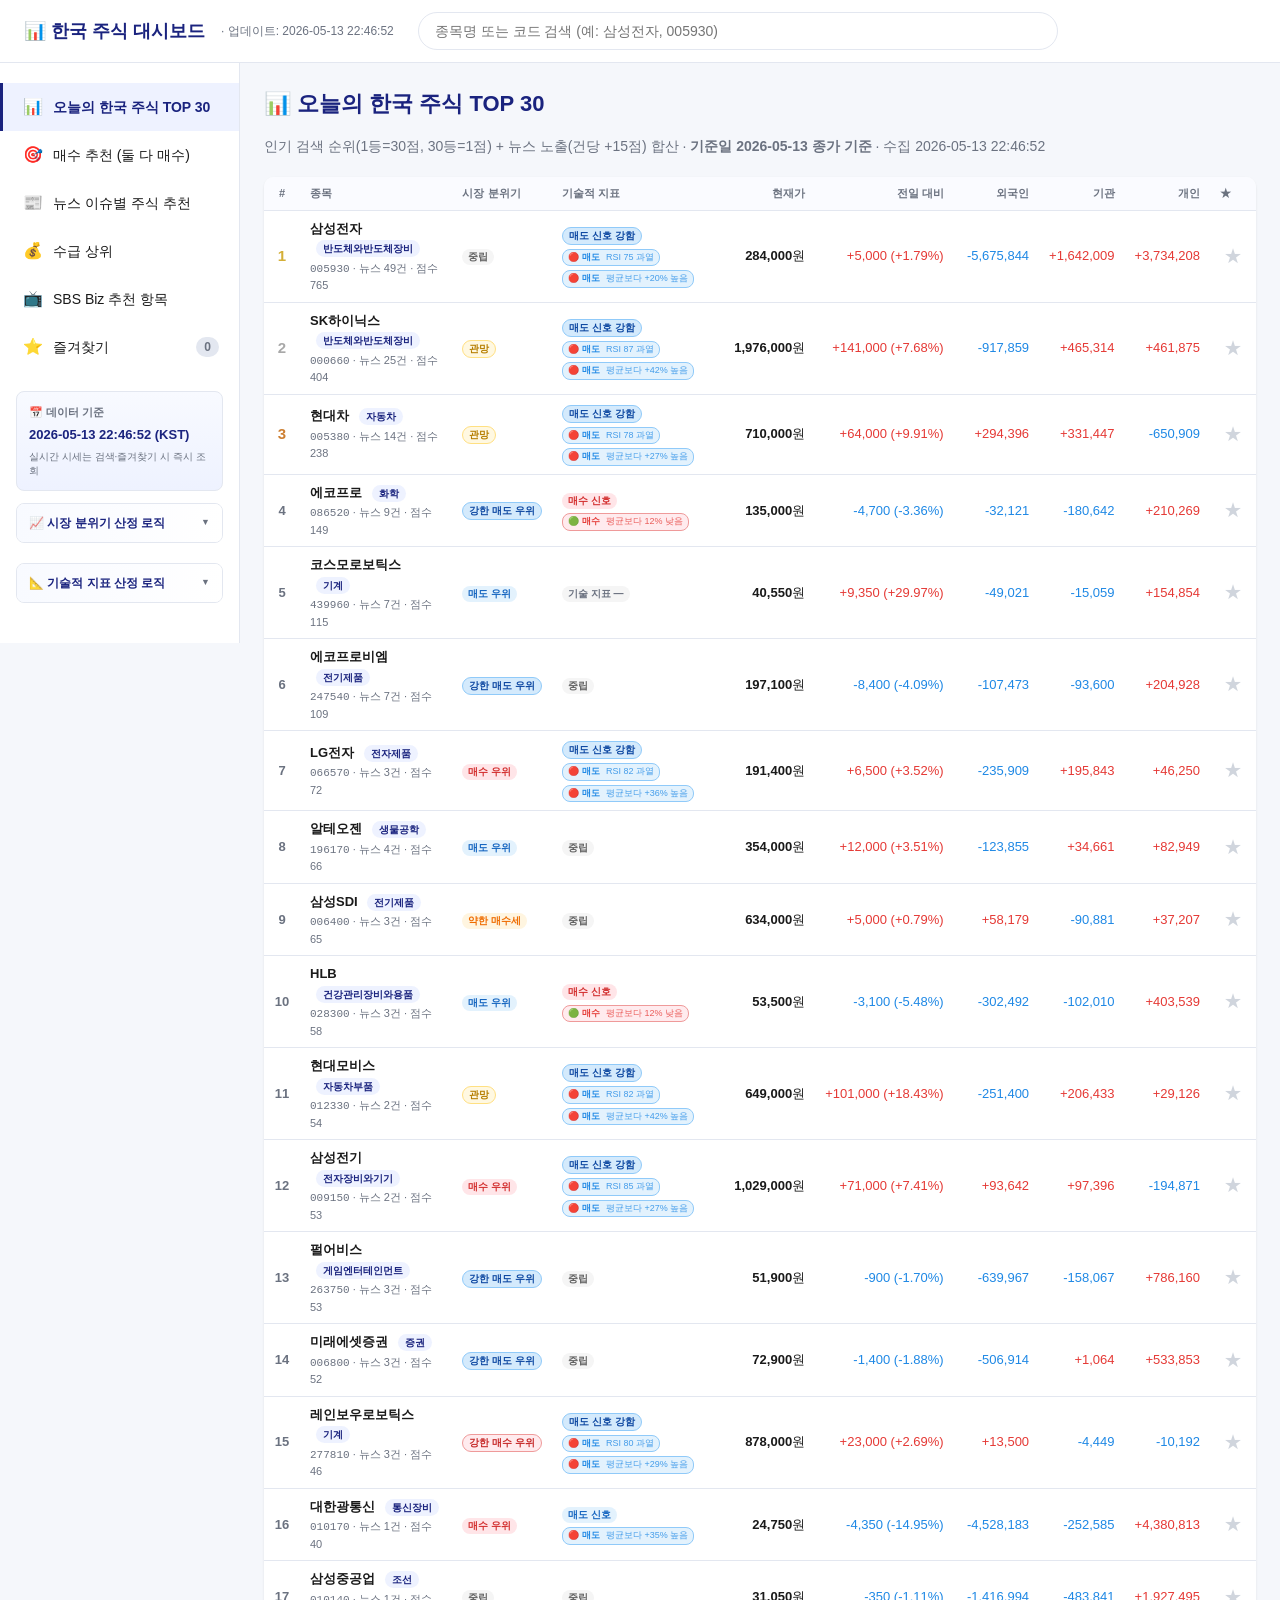
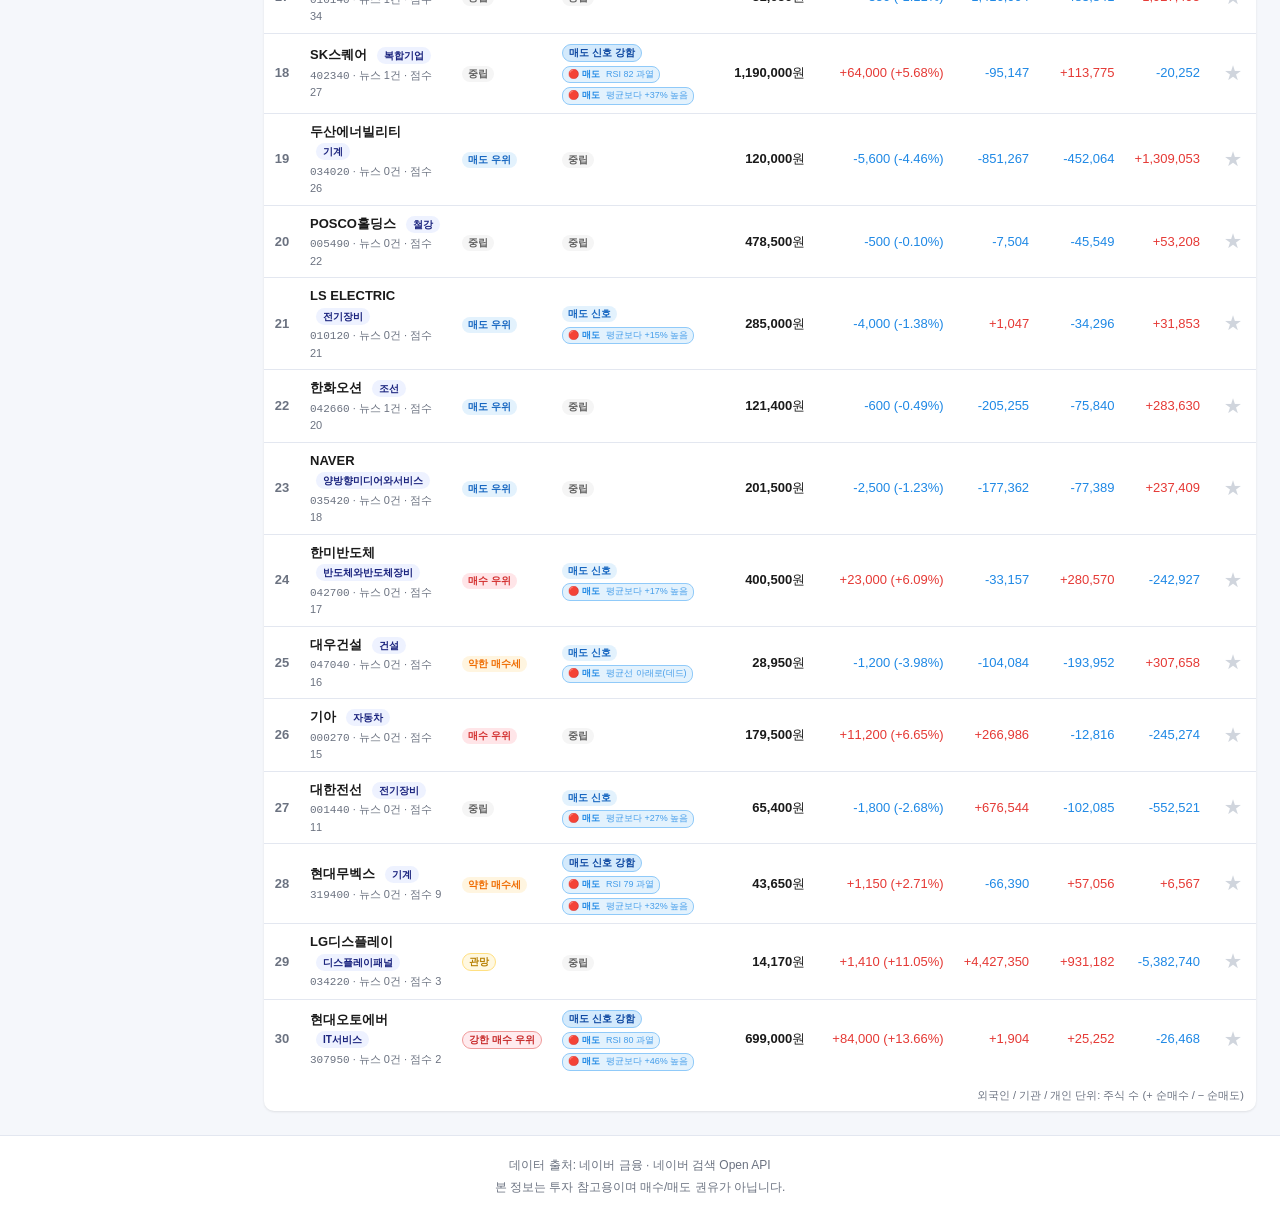
==== public/index.html @ 458a1895 "feat: 매수 추천 메뉴 (시장 분위기 + 기술 지표 둘 다 매수인 종목)" ====
<!DOCTYPE html>
<html lang="ko">
<head>
    <meta charset="UTF-8">
    <meta name="viewport" content="width=device-width, initial-scale=1.0, maximum-scale=5.0, viewport-fit=cover">
    <meta name="theme-color" content="#1a237e">
    <meta name="apple-mobile-web-app-capable" content="yes">
    <meta name="apple-mobile-web-app-status-bar-style" content="default">
    <meta name="apple-mobile-web-app-title" content="주식 대시보드">
    <title>한국 주식 대시보드</title>
    <link rel="stylesheet" href="css/style.css">
</head>
<body>
    <header class="topbar">
        <div class="brand">
            <a href="#top30" class="logo">📊 한국 주식 대시보드</a>
            <span id="generated-at" class="generated"></span>
        </div>
        <div class="searchbar">
            <input id="search-input" type="text" placeholder="종목명 또는 코드 검색 (예: 삼성전자, 005930)" autocomplete="off">
            <ul id="search-suggestions" class="suggestions" hidden></ul>
        </div>
    </header>

    <div class="layout">
        <nav class="sidebar">
            <ul class="sidebar-menu">
                <li data-view="top30"><span class="icon">📊</span> 오늘의 한국 주식 TOP 30</li>
                <li data-view="recommend"><span class="icon">🎯</span> 매수 추천 (둘 다 매수)</li>
                <li data-view="news"><span class="icon">📰</span> 뉴스 이슈별 주식 추천</li>
                <li data-view="flow"><span class="icon">💰</span> 수급 상위</li>
                <li data-view="sbsbiz"><span class="icon">📺</span> SBS Biz 추천 항목</li>
                <li data-view="favorites"><span class="icon">⭐</span> 즐겨찾기 <span id="fav-count" class="count">0</span></li>
            </ul>
            <div class="sidebar-update">
                <div class="su-label">📅 데이터 기준</div>
                <div class="su-time" id="sidebar-update-time">—</div>
                <div class="su-note">실시간 시세는 검색·즐겨찾기 시 즉시 조회</div>
            </div>

            <details class="sidebar-logic">
                <summary>📈 시장 분위기 산정 로직</summary>
                <div class="sl-body">
                    <div class="sl-section">
                        <div class="sl-section-title">🟢 가산 (매수 우위)</div>
                        <ul>
                            <li><span class="sl-item">외인+기관 동반 매수일</span><span class="sl-score plus">+3/일</span></li>
                            <li><span class="sl-item">외국인 매수일</span><span class="sl-score plus">+2/일</span></li>
                            <li><span class="sl-item">기관 매수일</span><span class="sl-score plus">+1.5/일</span></li>
                            <li><span class="sl-item">뉴스 호재 압도적 (≥10)</span><span class="sl-score plus">+10</span></li>
                            <li><span class="sl-item">뉴스 호재 우세 (5~9)</span><span class="sl-score plus">+6</span></li>
                            <li><span class="sl-item">5일 +10% 이상 상승</span><span class="sl-score plus">+3</span></li>
                            <li><span class="sl-item">5일 +5~10% 상승</span><span class="sl-score plus">+2</span></li>
                        </ul>
                    </div>
                    <div class="sl-section">
                        <div class="sl-section-title">🔴 감산 (매도 우위)</div>
                        <ul>
                            <li><span class="sl-item">외인+기관 동반 매도일</span><span class="sl-score minus">-3/일</span></li>
                            <li><span class="sl-item">외국인 매도일</span><span class="sl-score minus">-1/일</span></li>
                            <li><span class="sl-item">뉴스 악재 압도적 (≥10)</span><span class="sl-score minus">-10</span></li>
                            <li><span class="sl-item">뉴스 악재 우세 (5~9)</span><span class="sl-score minus">-6</span></li>
                            <li><span class="sl-item">5일 -10% 이상 하락</span><span class="sl-score minus">-3</span></li>
                            <li><span class="sl-item">당일 +7% 급등 (과열)</span><span class="sl-score minus">-2</span></li>
                            <li><span class="sl-item">당일 -7% 급락</span><span class="sl-score minus">-1</span></li>
                        </ul>
                    </div>
                    <div class="sl-section">
                        <div class="sl-section-title">🏷️ 점수 → 라벨</div>
                        <ul class="sl-labels">
                            <li><span class="signal-mini signal-strong-buy compact">강한 매수 우위</span><span class="sl-range">≥ 18</span></li>
                            <li><span class="signal-mini signal-buy compact">매수 우위</span><span class="sl-range">10 ~ 17</span></li>
                            <li><span class="signal-mini signal-weak-buy compact">약한 매수세</span><span class="sl-range">3 ~ 9</span></li>
                            <li><span class="signal-mini signal-caution compact">관망</span><span class="sl-range">3~9 + 급등</span></li>
                            <li><span class="signal-mini signal-neutral compact">중립</span><span class="sl-range">-3 ~ 2</span></li>
                            <li><span class="signal-mini signal-sell compact">매도 우위</span><span class="sl-range">-10 ~ -4</span></li>
                            <li><span class="signal-mini signal-strong-sell compact">강한 매도 우위</span><span class="sl-range">≤ -11</span></li>
                        </ul>
                    </div>
                    <div class="sl-foot">⚠ 단순 휴리스틱 · 투자 권유 아님</div>
                </div>
            </details>

            <details class="sidebar-logic">
                <summary>📐 기술적 지표 산정 로직</summary>
                <div class="sl-body">
                    <div class="sl-section">
                        <div class="sl-section-title">🟢 매수 신호</div>
                        <ul>
                            <li><span class="sl-item">RSI ≤30 (너무 떨어짐=저가권)</span><span class="sl-score plus">매수</span></li>
                            <li><span class="sl-item">골든크로스 (평균선 위로 뚫음)</span><span class="sl-score plus">매수</span></li>
                            <li><span class="sl-item">바닥 반등 (-7%↓후 +2%↑)</span><span class="sl-score plus">매수</span></li>
                            <li><span class="sl-item">20일 평균보다 -10%↓ 낮음</span><span class="sl-score plus">매수</span></li>
                        </ul>
                    </div>
                    <div class="sl-section">
                        <div class="sl-section-title">🔴 매도 신호</div>
                        <ul>
                            <li><span class="sl-item">RSI ≥70 (너무 오름=과열)</span><span class="sl-score minus">매도</span></li>
                            <li><span class="sl-item">데드크로스 (평균선 아래로)</span><span class="sl-score minus">매도</span></li>
                            <li><span class="sl-item">20일 평균보다 +15%↑ 높음</span><span class="sl-score minus">매도</span></li>
                        </ul>
                    </div>
                    <div class="sl-section">
                        <div class="sl-section-title">🏷️ 종합 라벨</div>
                        <ul class="sl-labels">
                            <li><span class="signal-mini signal-strong-buy compact">매수 신호 강함</span><span class="sl-range">매수 2개↑</span></li>
                            <li><span class="signal-mini signal-buy compact">매수 신호</span><span class="sl-range">매수 1개</span></li>
                            <li><span class="signal-mini signal-caution compact">혼조</span><span class="sl-range">매수=매도</span></li>
                            <li><span class="signal-mini signal-neutral compact">중립</span><span class="sl-range">신호 없음</span></li>
                            <li><span class="signal-mini signal-sell compact">매도 신호</span><span class="sl-range">매도 1개</span></li>
                            <li><span class="signal-mini signal-strong-sell compact">매도 신호 강함</span><span class="sl-range">매도 2개↑</span></li>
                        </ul>
                    </div>
                    <div class="sl-foot">⚠ 단순 휴리스틱 · 투자 권유 아님</div>
                </div>
            </details>
        </nav>

        <main id="view" class="view">
            <div class="placeholder">로딩 중...</div>
        </main>
    </div>

    <footer class="footer">
        <p>데이터 출처: 네이버 금융 · 네이버 검색 Open API</p>
        <p>본 정보는 투자 참고용이며 매수/매도 권유가 아닙니다.</p>
    </footer>

    <script src="js/app.js"></script>
</body>
</html>
---- public/css/style.css ----
:root {
    --color-primary: #1a237e;
    --color-up: #e53935;
    --color-down: #1e88e5;
    --color-bg: #f5f7fb;
    --color-card: #ffffff;
    --color-border: #e3e7f0;
    --color-text: #1a1a1a;
    --color-muted: #6b7280;
    --color-accent: #fbc02d;
    --shadow-card: 0 1px 3px rgba(0,0,0,0.06), 0 1px 2px rgba(0,0,0,0.04);
    --shadow-hover: 0 4px 12px rgba(0,0,0,0.08);
    --radius: 10px;
}

* { box-sizing: border-box; }

body {
    margin: 0;
    font-family: -apple-system, BlinkMacSystemFont, "Segoe UI", "Noto Sans KR", "Malgun Gothic", sans-serif;
    background: var(--color-bg);
    color: var(--color-text);
    font-size: 14px;
    line-height: 1.5;
}

a { color: inherit; text-decoration: none; }

/* ============ 헤더 ============ */
.topbar {
    display: flex;
    align-items: center;
    gap: 24px;
    padding: 12px 24px;
    background: var(--color-card);
    border-bottom: 1px solid var(--color-border);
    position: sticky;
    top: 0;
    z-index: 100;
}

.brand { display: flex; align-items: center; gap: 16px; min-width: 280px; }
.logo { font-size: 18px; font-weight: 700; color: var(--color-primary); }
.generated { font-size: 12px; color: var(--color-muted); }

.searchbar {
    flex: 1;
    max-width: 640px;
    position: relative;
}
#search-input {
    width: 100%;
    padding: 10px 16px;
    border: 1px solid var(--color-border);
    border-radius: 22px;
    font-size: 14px;
    outline: none;
    transition: box-shadow 0.15s, border-color 0.15s;
}
#search-input:focus {
    border-color: var(--color-primary);
    box-shadow: 0 0 0 3px rgba(26, 35, 126, 0.1);
}
.suggestions {
    position: absolute;
    top: calc(100% + 4px);
    left: 0;
    right: 0;
    background: var(--color-card);
    border: 1px solid var(--color-border);
    border-radius: var(--radius);
    box-shadow: var(--shadow-hover);
    list-style: none;
    margin: 0;
    padding: 4px 0;
    max-height: 360px;
    overflow-y: auto;
    z-index: 200;
}
.suggestions li {
    padding: 8px 16px;
    cursor: pointer;
    display: flex;
    justify-content: space-between;
    gap: 16px;
}
.suggestions li:hover, .suggestions li.active {
    background: #eef2ff;
}
.suggestions .code { color: var(--color-muted); font-size: 12px; font-family: monospace; }
.suggestions .market {
    font-size: 11px; padding: 1px 6px; border-radius: 4px;
    background: #e3e7f0; color: var(--color-muted);
}

/* ============ 레이아웃 ============ */
.layout {
    display: grid;
    grid-template-columns: 240px 1fr;
    min-height: calc(100vh - 60px - 70px);
}

/* ============ 사이드바 ============ */
.sidebar {
    background: var(--color-card);
    border-right: 1px solid var(--color-border);
    padding: 20px 0;
    position: sticky;
    top: 61px;
    align-self: start;
}
.sidebar-menu {
    list-style: none;
    margin: 0;
    padding: 0;
}
.sidebar-menu li {
    padding: 12px 20px;
    cursor: pointer;
    border-left: 3px solid transparent;
    display: flex;
    align-items: center;
    gap: 10px;
    font-size: 14px;
    color: var(--color-text);
}
.sidebar-menu li:hover { background: #f0f4ff; }
.sidebar-menu li.active {
    background: #eef2ff;
    border-left-color: var(--color-primary);
    color: var(--color-primary);
    font-weight: 600;
}
.sidebar-menu .icon { font-size: 16px; }
.sidebar-menu .count {
    margin-left: auto;
    background: var(--color-border);
    color: var(--color-muted);
    padding: 1px 8px;
    border-radius: 10px;
    font-size: 12px;
    font-weight: 600;
}
.sidebar-menu li.active .count { background: var(--color-primary); color: #fff; }

/* 사이드바 하단 - 데이터 기준 시각 */
.sidebar-update {
    margin: 20px 16px 0;
    padding: 12px;
    background: linear-gradient(to bottom, #f8faff, #eef2ff);
    border: 1px solid var(--color-border);
    border-radius: 8px;
    font-size: 12px;
}
.sidebar-update .su-label {
    font-weight: 600;
    color: var(--color-muted);
    margin-bottom: 4px;
    font-size: 11px;
}
.sidebar-update .su-time {
    font-weight: 700;
    color: var(--color-primary);
    font-size: 13px;
    font-variant-numeric: tabular-nums;
    margin-bottom: 6px;
}
.sidebar-update .su-note {
    font-size: 10px;
    color: var(--color-muted);
    line-height: 1.4;
}

/* ============ 사이드바 매매 신호 로직 박스 ============ */
.sidebar-logic {
    margin: 12px 16px 20px;
    background: var(--color-card);
    border: 1px solid var(--color-border);
    border-radius: 8px;
    overflow: hidden;
}
.sidebar-logic summary {
    padding: 10px 12px;
    background: linear-gradient(to right, #f8faff, #ffffff);
    font-size: 12px;
    font-weight: 700;
    color: var(--color-primary);
    cursor: pointer;
    list-style: none;
    user-select: none;
    display: flex;
    align-items: center;
    justify-content: space-between;
}
.sidebar-logic summary::-webkit-details-marker { display: none; }
.sidebar-logic summary::after {
    content: "▼";
    font-size: 9px;
    color: var(--color-muted);
    transition: transform 0.2s;
}
.sidebar-logic[open] summary::after { transform: rotate(180deg); }
.sidebar-logic[open] summary { border-bottom: 1px solid var(--color-border); }

.sl-body {
    padding: 8px 12px 10px;
}
.sl-section { margin-bottom: 10px; }
.sl-section:last-of-type { margin-bottom: 4px; }
.sl-section-title {
    font-size: 11px;
    font-weight: 700;
    color: var(--color-text);
    margin: 6px 0 4px;
}
.sl-section ul {
    list-style: none;
    margin: 0;
    padding: 0;
}
.sl-section li {
    display: flex;
    justify-content: space-between;
    align-items: center;
    gap: 6px;
    padding: 3px 0;
    font-size: 11px;
    border-bottom: 1px dashed transparent;
}
.sl-item { color: var(--color-text); line-height: 1.3; }
.sl-score {
    font-weight: 700;
    font-variant-numeric: tabular-nums;
    white-space: nowrap;
    font-size: 11px;
}
.sl-score.plus { color: var(--color-up); }
.sl-score.minus { color: var(--color-down); }

.sl-labels li {
    padding: 4px 0;
    gap: 6px;
}
.sl-range {
    font-size: 10px;
    color: var(--color-muted);
    font-variant-numeric: tabular-nums;
    white-space: nowrap;
}
.sl-foot {
    margin-top: 8px;
    padding-top: 8px;
    border-top: 1px dashed var(--color-border);
    font-size: 10px;
    color: var(--color-muted);
    font-style: italic;
    text-align: center;
}

/* ============ 메인 뷰 ============ */
.view {
    padding: 24px;
    max-width: 1200px;
}
.view h2 {
    margin: 0 0 16px;
    font-size: 22px;
    color: var(--color-primary);
}
.view .subtitle { color: var(--color-muted); margin-bottom: 20px; }
.placeholder {
    padding: 60px;
    text-align: center;
    color: var(--color-muted);
}

/* ============ 카드 공통 ============ */
.card {
    background: var(--color-card);
    border-radius: var(--radius);
    box-shadow: var(--shadow-card);
    padding: 16px;
    transition: box-shadow 0.15s;
}
.card:hover { box-shadow: var(--shadow-hover); }

.stock-row {
    display: grid;
    grid-template-columns: 30px 1fr 120px 110px 92px 30px;
    gap: 10px;
    align-items: center;
    padding: 10px 12px;
    border-bottom: 1px solid var(--color-border);
}
.stock-row:last-child { border-bottom: none; }
.stock-row .rank {
    font-weight: 700;
    color: var(--color-muted);
    text-align: center;
}
.stock-row .rank.top1 { color: #d4af37; }
.stock-row .rank.top2 { color: #a8a8a8; }
.stock-row .rank.top3 { color: #cd7f32; }
.stock-row.top30-header {
    background: #fafbff;
    font-size: 11px;
    font-weight: 600;
    color: var(--color-muted);
    border-bottom: 2px solid var(--color-border);
    padding: 8px 12px;
}
.stock-row.top30-header > div { color: var(--color-muted); }
.stock-row.top30-header .rank,
.stock-row.top30-header .fav-col,
.stock-row.top30-header .signal-col { text-align: center; }
.stock-row.top30-header .price,
.stock-row.top30-header .change-pct {
    text-align: right;
    font-weight: 600;
}
.stock-row .signal-col { text-align: center; min-width: 0; }
.stock-row .fav-col { text-align: center; }

/* ============ 공통: 업종 뱃지 ============ */
.industry-badge {
    display: inline-block;
    background: #eef2ff;
    color: var(--color-primary);
    padding: 1px 7px;
    border-radius: 10px;
    font-size: 10px;
    font-weight: 600;
    margin-left: 6px;
    vertical-align: middle;
    white-space: nowrap;
}
.snc-name-block .industry-badge { margin-left: 4px; }

/* ============ 공통: ★ 즐겨찾기 아이콘 ============ */
.fav-icon {
    background: transparent;
    border: none;
    cursor: pointer;
    font-size: 18px;
    color: #d0d5dd;
    padding: 2px 4px;
    line-height: 1;
    transition: color 0.15s, transform 0.15s;
}
.fav-icon:hover {
    color: var(--color-accent);
    transform: scale(1.2);
}
.fav-icon.active {
    color: var(--color-accent);
}

/* ============ 공통: 뉴스 호재/악재 뱃지 ============ */
.sent-badge {
    display: inline-block;
    padding: 1px 6px;
    border-radius: 4px;
    font-size: 10px;
    font-weight: 700;
    flex-shrink: 0;
    line-height: 1.4;
}
.sent-badge.sent-pos { background: #ffebee; color: #c62828; }
.sent-badge.sent-neg { background: #e3f2fd; color: #1565c0; }
.sent-count {
    display: inline-block;
    padding: 1px 6px;
    border-radius: 8px;
    font-size: 10px;
    font-weight: 600;
    margin-left: 6px;
}
.sent-count.sent-pos { background: #ffebee; color: #c62828; }
.sent-count.sent-neg { background: #e3f2fd; color: #1565c0; }

/* ============ 공통: 기술적 지표 미니 (RSI + 이벤트) ============ */
.tech-mini {
    display: inline-flex;
    flex-wrap: wrap;
    gap: 4px;
    align-items: center;
    font-size: 11px;
    line-height: 1.6;
}
.tm-rsi, .tm-evt {
    display: inline-block;
    padding: 1px 6px;
    border-radius: 8px;
    font-size: 10px;
    font-weight: 600;
    white-space: nowrap;
    cursor: help;
    background: var(--color-card);
    border: 1px solid var(--color-border);
}
.tm-rsi.up, .tm-evt.up {
    background: #ffebee;
    color: var(--color-up);
    border-color: #ef9a9a;
    font-weight: 700;
}
.tm-rsi.down, .tm-evt.down {
    background: #e3f2fd;
    color: var(--color-down);
    border-color: #90caf9;
    font-weight: 700;
}
.tm-rsi.muted { color: var(--color-muted); }
.tm-evt .tm-why {
    font-size: 9px;
    font-weight: 500;
    opacity: 0.8;
    margin-left: 4px;
}
.tm-evt {
    padding: 2px 8px;
    line-height: 1.5;
}

/* 표 안 셀의 미니 — 두 번째 줄로 */
.cell-tech {
    margin-top: 4px;
    line-height: 1;
}
.cell-tech .tech-mini { font-size: 10px; }
.cell-tech .tm-rsi, .cell-tech .tm-evt {
    font-size: 9px;
    padding: 1px 5px;
}

/* 즐겨찾기 카드 안 - 시장 분위기 / 기술적 지표 두 영역 */
.fav-sig-section {
    padding: 8px;
    background: #fafbff;
    border-radius: 6px;
    border: 1px solid var(--color-border);
    margin-bottom: 6px;
}
.fav-sig-title {
    font-size: 10px;
    font-weight: 700;
    color: var(--color-muted);
    margin-bottom: 4px;
}
.fav-tech-mini {
    margin-top: 6px;
}

/* 뉴스 종목 카드 - 시그널 두 블록 */
.snc-signal-row {
    display: grid;
    grid-template-columns: 1fr 1fr;
    gap: 8px;
    padding: 8px 16px 0;
}
.snc-sig-block {
    padding: 8px;
    background: #fafbff;
    border-radius: 6px;
    border: 1px solid var(--color-border);
}
.snc-sig-label {
    display: block;
    font-size: 10px;
    font-weight: 700;
    color: var(--color-muted);
    margin-bottom: 4px;
}
.snc-tech-mini {
    margin-top: 6px;
}

/* 검색 페이지 - 시장 분위기와 기술적 지표 두 블록 */
.search-tech-block {
    padding: 10px 0 0;
    margin-top: 8px;
    border-top: 1px dashed var(--color-border);
}
.search-tech-mini {
    margin-top: 6px;
    padding: 6px 0 0;
}

/* ============ 공통: 시그널 미니 뱃지 ============ */
.signal-mini {
    display: inline-block;
    padding: 2px 8px;
    border-radius: 10px;
    font-size: 11px;
    font-weight: 700;
    white-space: nowrap;
    line-height: 1.4;
    cursor: help;
}
.signal-mini.compact {
    padding: 1px 6px;
    font-size: 10px;
}
.signal-reason {
    font-size: 11px;
    color: var(--color-muted);
    margin-left: 8px;
}
.charts-row {
    display: grid;
    grid-template-columns: repeat(auto-fit, minmax(280px, 1fr));
    gap: 12px;
    padding: 12px 0;
    margin-top: 8px;
    border-top: 1px dashed var(--color-border);
}
.search-chart-block {
    padding: 0;
}
.search-chart-label {
    font-size: 11px;
    color: var(--color-muted);
    margin-bottom: 6px;
    font-weight: 600;
}
.search-chart-block .sparkline,
.search-chart-block .chart { max-width: 100%; height: auto; }

/* 차트 가격·날짜 라벨 */
.chart-price {
    font-size: 10px;
    fill: var(--color-muted);
    font-variant-numeric: tabular-nums;
}
.chart-price-last {
    font-size: 11px;
    font-weight: 700;
    fill: var(--color-text);
}
.chart-date {
    font-size: 10px;
    fill: var(--color-muted);
    font-variant-numeric: tabular-nums;
}

.search-signal-block {
    padding: 10px 0 0;
    margin-top: 4px;
    border-top: 1px dashed var(--color-border);
}
.signal-line {
    display: flex;
    align-items: center;
    gap: 10px;
    margin-bottom: 6px;
}
.signal-line-label {
    font-size: 12px;
    color: var(--color-muted);
    font-weight: 600;
}

/* ============ 검색 페이지 기술적 지표 카드 ============ */
.tech-card {
    margin-top: 16px;
    padding: 18px;
    border-top: 4px solid var(--color-primary);
}
.tech-card-title {
    font-size: 16px;
    font-weight: 700;
    color: var(--color-primary);
    margin: 0 0 14px;
    display: flex;
    align-items: baseline;
    gap: 10px;
}
.tech-card-sub {
    font-size: 11px;
    color: var(--color-muted);
    font-weight: 500;
}
.tech-grid {
    display: grid;
    grid-template-columns: repeat(auto-fit, minmax(160px, 1fr));
    gap: 10px;
}
.tech-cell {
    background: #fafbff;
    border: 1px solid var(--color-border);
    border-radius: 8px;
    padding: 12px 14px;
    display: flex;
    flex-direction: column;
    gap: 4px;
    min-height: 80px;
}
.tech-cell .tech-label {
    font-size: 11px;
    color: var(--color-muted);
    font-weight: 600;
}
.tech-cell .tech-value {
    font-size: 18px;
    font-weight: 700;
    color: var(--color-text);
    font-variant-numeric: tabular-nums;
}
.tech-cell .tech-value.up { color: var(--color-up); }
.tech-cell .tech-value.down { color: var(--color-down); }
.tech-cell .tech-note {
    font-size: 11px;
    color: var(--color-muted);
    margin-top: auto;
}
.tech-events {
    margin-top: 16px;
    padding: 12px;
    background: #fff8e1;
    border: 1px solid #ffe082;
    border-radius: 8px;
}
.tech-events-title {
    font-size: 12px;
    font-weight: 700;
    color: #b67e00;
    margin-bottom: 8px;
}
.tech-events-list {
    display: flex;
    flex-wrap: wrap;
    gap: 8px;
}
.tech-event {
    padding: 4px 12px;
    border-radius: 14px;
    font-size: 12px;
    font-weight: 600;
    background: var(--color-card);
    border: 1px solid var(--color-border);
}
.tech-event.up { background: #ffebee; color: var(--color-up); border-color: #ef9a9a; }
.tech-event.down { background: #e3f2fd; color: var(--color-down); border-color: #90caf9; }
.tech-note-small {
    margin-top: 12px;
    padding-top: 12px;
    border-top: 1px dashed var(--color-border);
    font-size: 11px;
    color: var(--color-muted);
    line-height: 1.5;
}

/* 뉴스 종목 카드 - 시그널 행 */
.snc-signal-row {
    padding: 0 16px 8px;
    margin-top: -4px;
}

/* 종목 카드 헤더에 ★ 정렬 */
.snc-head .fav-icon { margin-left: 4px; }
.stock-row .name { font-weight: 600; cursor: pointer; }
.stock-row .name:hover { color: var(--color-primary); text-decoration: underline; }
.stock-row .code { font-size: 12px; color: var(--color-muted); font-family: monospace; }
.stock-row .price { text-align: right; font-weight: 600; }
.stock-row .change-pct { text-align: right; min-width: 72px; }
.up { color: var(--color-up); }
.down { color: var(--color-down); }
.flat { color: var(--color-muted); }

/* ============ TOP 30 표 ============ */
.top30-card { padding: 0; overflow: hidden; }
.top30-table {
    width: 100%;
    border-collapse: collapse;
    font-size: 13px;
}
.top30-table th, .top30-table td {
    padding: 8px 10px;
    border-bottom: 1px solid var(--color-border);
    text-align: left;
    vertical-align: middle;
}
.top30-table thead th {
    background: #fafbff;
    font-size: 11px;
    font-weight: 600;
    color: var(--color-muted);
    white-space: nowrap;
}
.top30-table tbody tr:last-child td { border-bottom: none; }
.top30-table tbody tr:hover { background: #fafbff; }

.top30-table .rk {
    width: 36px;
    text-align: center;
    font-weight: 700;
    color: var(--color-muted);
}
.top30-table .rk.top1 { color: #d4af37; font-size: 15px; }
.top30-table .rk.top2 { color: #a8a8a8; font-size: 15px; }
.top30-table .rk.top3 { color: #cd7f32; font-size: 15px; }
.top30-table .name {
    font-weight: 600;
    cursor: pointer;
}
.top30-table .name:hover { color: var(--color-primary); text-decoration: underline; }
.top30-table .meta {
    font-size: 11px;
    color: var(--color-muted);
    margin-top: 2px;
}
.top30-table .meta .code { font-family: monospace; }
.top30-table .num {
    text-align: right;
    white-space: nowrap;
    font-variant-numeric: tabular-nums;
}
.top30-table .fav-col { text-align: center; width: 40px; }

@media (max-width: 1100px) {
    /* 개인 컬럼 숨김 */
    .top30-table th:nth-child(8), .top30-table td:nth-child(8) { display: none; }
}
@media (max-width: 900px) {
    /* 기관·개인 숨김 (외국인만 유지) */
    .top30-table th:nth-child(7), .top30-table td:nth-child(7) { display: none; }
}
@media (max-width: 700px) {
    /* 외국인까지 숨김 (수급 전체 숨김) */
    .top30-table th:nth-child(6), .top30-table td:nth-child(6) { display: none; }
    .top30-table .meta { display: none; }
}

/* ============ 매수 추천 카드 ============ */
.rec-grid {
    display: grid;
    grid-template-columns: repeat(auto-fill, minmax(300px, 1fr));
    gap: 14px;
}
.rec-card {
    padding: 14px;
    cursor: pointer;
    transition: transform 0.15s, box-shadow 0.15s;
    border-top: 4px solid var(--color-up);
}
.rec-card:hover {
    transform: translateY(-2px);
    box-shadow: var(--shadow-hover);
}
.rec-head {
    display: flex;
    align-items: center;
    gap: 8px;
    margin-bottom: 10px;
}
.rec-rank {
    background: var(--color-up);
    color: #fff;
    width: 26px;
    height: 26px;
    border-radius: 50%;
    display: inline-flex;
    align-items: center;
    justify-content: center;
    font-weight: 700;
    font-size: 12px;
    flex-shrink: 0;
}
.rec-name-block {
    flex: 1;
    min-width: 0;
    display: flex;
    align-items: center;
    flex-wrap: wrap;
    gap: 4px;
}
.rec-name {
    font-weight: 700;
    font-size: 15px;
}
.rec-code {
    font-size: 11px;
    color: var(--color-muted);
    font-family: monospace;
}
.rec-price-row {
    display: flex;
    align-items: baseline;
    justify-content: space-between;
    margin-bottom: 8px;
}
.rec-now { font-size: 19px; font-weight: 700; }
.rec-change { font-size: 13px; font-weight: 600; }
.rec-chart {
    display: flex;
    justify-content: center;
    margin-bottom: 10px;
}
.rec-signals {
    background: #fafbff;
    border: 1px solid var(--color-border);
    border-radius: 6px;
    padding: 8px 10px;
    margin-bottom: 8px;
    font-size: 12px;
}
.rec-sig-line {
    display: flex;
    align-items: center;
    gap: 8px;
    margin-bottom: 2px;
}
.rec-sig-label {
    font-size: 10px;
    font-weight: 700;
    color: var(--color-muted);
    width: 36px;
}
.rec-sig-reason {
    font-size: 10px;
    color: var(--color-muted);
    line-height: 1.4;
    margin: 2px 0 6px 44px;
}
.rec-sig-reason:last-child { margin-bottom: 0; }
.rec-flow {
    display: grid;
    grid-template-columns: 1fr 1fr 1fr;
    gap: 4px;
    font-size: 11px;
}
.rec-flow-cell {
    display: flex;
    gap: 4px;
    align-items: baseline;
    justify-content: center;
    padding: 4px 6px;
    background: #fafbff;
    border-radius: 4px;
}
.rec-flow-cell .rfl {
    color: var(--color-muted);
    font-weight: 700;
    font-size: 10px;
}

/* ============ 뉴스이슈별 - 종목 카드 ============ */
.snc-grid {
    display: grid;
    grid-template-columns: repeat(auto-fill, minmax(360px, 1fr));
    gap: 16px;
}
.snc-card {
    padding: 0;
    display: flex;
    flex-direction: column;
    overflow: hidden;
}
.snc-head {
    display: flex;
    align-items: center;
    gap: 12px;
    padding: 12px 16px;
    background: linear-gradient(to right, #f8faff, #ffffff);
    border-bottom: 1px solid var(--color-border);
}
.snc-rank {
    width: 30px;
    height: 30px;
    border-radius: 50%;
    background: var(--color-primary);
    color: #fff;
    display: flex;
    align-items: center;
    justify-content: center;
    font-weight: 700;
    font-size: 13px;
    flex-shrink: 0;
}
.snc-card:nth-child(1) .snc-rank { background: #d4af37; }
.snc-card:nth-child(2) .snc-rank { background: #a8a8a8; }
.snc-card:nth-child(3) .snc-rank { background: #cd7f32; }
.snc-name-block {
    flex: 1;
    display: flex;
    align-items: baseline;
    gap: 8px;
    min-width: 0;
}
.snc-name {
    font-weight: 700;
    font-size: 16px;
    cursor: pointer;
    color: var(--color-text);
    overflow: hidden;
    text-overflow: ellipsis;
    white-space: nowrap;
}
.snc-name:hover {
    color: var(--color-primary);
    text-decoration: underline;
}
.snc-code {
    font-family: monospace;
    font-size: 11px;
    color: var(--color-muted);
}
.snc-badge {
    background: #fff3cd;
    color: #856404;
    padding: 4px 10px;
    border-radius: 12px;
    font-size: 12px;
    font-weight: 600;
    white-space: nowrap;
}

.snc-price-block {
    display: grid;
    grid-template-columns: 1fr 1fr auto;
    gap: 12px;
    padding: 12px 16px;
    border-bottom: 1px solid var(--color-border);
    align-items: center;
}
.snc-now, .snc-prev {
    display: flex;
    flex-direction: column;
    gap: 2px;
}
.snc-now .label, .snc-prev .label {
    font-size: 10px;
    color: var(--color-muted);
}
.snc-now .value {
    font-size: 18px;
    font-weight: 700;
    color: var(--color-text);
}
.snc-prev .value {
    font-size: 13px;
    color: var(--color-muted);
}
.snc-change {
    font-size: 14px;
    font-weight: 700;
    text-align: right;
}

.snc-flow {
    display: grid;
    grid-template-columns: repeat(3, 1fr);
    padding: 10px 16px;
    border-bottom: 1px solid var(--color-border);
    background: #fafbff;
    gap: 8px;
}
.snc-flow .flow-row {
    display: flex;
    flex-direction: column;
    gap: 2px;
}
.snc-flow .flow-label {
    font-size: 11px;
    color: var(--color-muted);
}
.snc-flow .flow-value {
    font-size: 13px;
    font-weight: 600;
    font-variant-numeric: tabular-nums;
}
.snc-flow-empty {
    display: block;
    text-align: center;
    font-size: 12px;
    color: var(--color-muted);
    font-style: italic;
    padding: 12px;
    grid-template-columns: none !important;
}

.snc-news {
    padding: 12px 16px 14px;
    display: flex;
    flex-direction: column;
    gap: 6px;
}
.snc-news-title {
    font-size: 12px;
    color: var(--color-muted);
    font-weight: 600;
    margin-bottom: 4px;
}
.snc-news-item {
    display: flex;
    align-items: baseline;
    gap: 6px;
    font-size: 13px;
    line-height: 1.4;
    color: var(--color-text);
    overflow: hidden;
}
.snc-news-item:hover { color: var(--color-primary); }
.snc-news-item .kw-tag {
    flex-shrink: 0;
    background: #eef2ff;
    color: var(--color-primary);
    padding: 1px 6px;
    border-radius: 4px;
    font-size: 10px;
    font-weight: 600;
}
.snc-news-item .news-title-text {
    overflow: hidden;
    text-overflow: ellipsis;
    white-space: nowrap;
    flex: 1;
    min-width: 0;
}
.snc-news-item:hover .news-title-text { text-decoration: underline; }

@media (max-width: 600px) {
    .snc-grid { grid-template-columns: 1fr; }
    .snc-flow { grid-template-columns: repeat(3, 1fr); }
}

/* ============ 뉴스이슈별 뷰 ============ */
.kw-grid {
    display: grid;
    grid-template-columns: repeat(auto-fill, minmax(240px, 1fr));
    gap: 16px;
}
.kw-card {
    cursor: pointer;
    border-top: 4px solid var(--color-primary);
}
.kw-card h3 {
    margin: 0 0 8px;
    font-size: 18px;
    color: var(--color-primary);
}
.kw-card .stats {
    display: flex;
    gap: 12px;
    color: var(--color-muted);
    font-size: 12px;
    margin-bottom: 10px;
}
.kw-card .top-stocks {
    display: flex;
    flex-wrap: wrap;
    gap: 6px;
}
.kw-card .stock-chip {
    background: #eef2ff;
    color: var(--color-primary);
    padding: 2px 10px;
    border-radius: 12px;
    font-size: 12px;
}

/* 키워드 상세 */
.kw-detail .back { color: var(--color-muted); cursor: pointer; margin-bottom: 12px; display: inline-block; }
.kw-detail .back:hover { color: var(--color-primary); }
.kw-section { margin-bottom: 24px; }
.kw-section h3 { margin: 0 0 12px; font-size: 16px; }
.news-item {
    padding: 10px 0;
    border-bottom: 1px solid var(--color-border);
}
.news-item:last-child { border-bottom: none; }
.news-item .title { font-weight: 500; margin-bottom: 4px; }
.news-item .title a:hover { color: var(--color-primary); text-decoration: underline; }
.news-item .summary { font-size: 13px; color: var(--color-muted); margin-bottom: 4px; }
.news-item .meta { font-size: 12px; color: var(--color-muted); display: flex; gap: 8px; flex-wrap: wrap; }
.news-item .meta .stock-link { color: var(--color-primary); cursor: pointer; }
.news-item .meta .stock-link:hover { text-decoration: underline; }

/* ============ 검색 결과 뷰 ============ */
.search-result { display: grid; grid-template-columns: 1fr auto; gap: 24px; align-items: start; }
.stock-detail .name-block { display: flex; align-items: baseline; gap: 12px; margin-bottom: 16px; }
.stock-detail h2 { margin: 0; }
.stock-detail .stock-code { color: var(--color-muted); font-family: monospace; }
.price-block {
    display: flex;
    align-items: baseline;
    gap: 16px;
    margin-bottom: 20px;
}
.price-block .price-now {
    font-size: 36px;
    font-weight: 700;
}
.price-block .change-info {
    font-size: 16px;
    font-weight: 600;
}
.price-block .prev-close { color: var(--color-muted); font-size: 13px; }
.after-tag {
    display: inline-block;
    background: #fff3e0;
    color: #ef6c00;
    padding: 2px 8px;
    border-radius: 10px;
    font-size: 11px;
    font-weight: 700;
    margin-left: 10px;
    vertical-align: middle;
}
.regular-price-row {
    display: flex;
    align-items: baseline;
    gap: 10px;
    padding: 8px 12px;
    background: #fafbff;
    border: 1px solid var(--color-border);
    border-radius: 6px;
    margin-bottom: 12px;
    font-size: 13px;
}
.regular-price-row .rp-label {
    color: var(--color-muted);
    font-weight: 600;
    font-size: 11px;
}
.regular-price-row .rp-value { font-weight: 600; }
.regular-price-row .rp-change { font-weight: 600; font-size: 12px; }

.fav-btn {
    width: 44px;
    height: 44px;
    border: 1px solid var(--color-border);
    background: #fff;
    border-radius: 50%;
    cursor: pointer;
    font-size: 22px;
    line-height: 1;
    transition: all 0.15s;
}
.fav-btn:hover { transform: scale(1.08); }
.fav-btn.active { background: var(--color-accent); border-color: var(--color-accent); color: #fff; }

.news-section h3 { margin: 24px 0 12px; font-size: 16px; }

/* ============ 수급 (Flow) ============ */
.flow-section h3, .news-section h3 { margin: 24px 0 12px; font-size: 16px; }

.flow-table, .flow-rank-table {
    width: 100%;
    border-collapse: collapse;
    font-size: 13px;
}
.flow-table th, .flow-table td,
.flow-rank-table th, .flow-rank-table td {
    padding: 8px 10px;
    border-bottom: 1px solid var(--color-border);
    text-align: left;
}
.flow-table thead th, .flow-rank-table thead th {
    background: #fafbff;
    font-size: 11px;
    font-weight: 600;
    color: var(--color-muted);
}
.flow-table .num, .flow-rank-table .num {
    text-align: right;
    font-variant-numeric: tabular-nums;
    white-space: nowrap;
}
.flow-table tbody tr:last-child td,
.flow-rank-table tbody tr:last-child td { border-bottom: none; }
.flow-table tbody tr:hover, .flow-rank-table tbody tr:hover { background: #fafbff; }
.flow-table .muted { color: var(--color-muted); }
.flow-note {
    padding: 8px 12px;
    font-size: 11px;
    color: var(--color-muted);
    text-align: right;
}

.flow-rank-table .rk { width: 36px; text-align: center; color: var(--color-muted); font-weight: 700; }
.flow-rank-table .stock-name {
    cursor: pointer;
    font-weight: 600;
}
.flow-rank-table .stock-name:hover { color: var(--color-primary); text-decoration: underline; }
.flow-rank-table .stock-code {
    margin-left: 6px;
    font-size: 11px;
    color: var(--color-muted);
    font-family: monospace;
}

.flow-summary-card {
    padding: 16px;
    margin-bottom: 16px;
}
.fsc-title {
    font-size: 14px;
    font-weight: 700;
    color: var(--color-primary);
    margin-bottom: 12px;
}
.flow-summary-chart {
    display: block;
    width: 100%;
    height: auto;
}
.fsc-x-label, .fsc-y-label {
    font-size: 10px;
    fill: var(--color-muted);
    font-variant-numeric: tabular-nums;
}
.fsc-legend {
    font-size: 11px;
    fill: var(--color-text);
    font-weight: 600;
}
.fsc-note {
    font-size: 11px;
    color: var(--color-muted);
    margin-top: 8px;
    text-align: right;
}

.flow-tabs {
    display: flex;
    flex-wrap: wrap;
    gap: 8px;
    margin-bottom: 16px;
}
.flow-tab {
    background: var(--color-card);
    border: 1px solid var(--color-border);
    color: var(--color-text);
    padding: 6px 14px;
    border-radius: 18px;
    cursor: pointer;
    font-size: 13px;
    transition: all 0.15s;
}
.flow-tab:hover { background: #eef2ff; }
.flow-tab.active {
    background: var(--color-primary);
    border-color: var(--color-primary);
    color: #fff;
    font-weight: 600;
}

/* ============ SBS Biz 뷰 ============ */
.sbs-list {
    display: flex;
    flex-direction: column;
    gap: 18px;
}
.sbs-card {
    padding: 0;
    overflow: hidden;
    display: flex;
    flex-direction: column;
}
.sbs-card-head {
    padding: 12px 16px;
    background: #f8faff;
    border-bottom: 1px solid var(--color-border);
}
.sbs-head-meta {
    display: flex;
    align-items: center;
    gap: 10px;
    font-size: 12px;
    color: var(--color-muted);
}
.sbs-date { font-weight: 600; color: var(--color-text); }
.src-badge {
    padding: 2px 8px;
    border-radius: 10px;
    font-size: 11px;
    font-weight: 600;
}
.src-transcript { background: #e8f5e9; color: #2e7d32; }
.src-title { background: #fff3e0; color: #ef6c00; }
.shorts-badge {
    background: #fce4ec;
    color: #c2185b;
    padding: 2px 8px;
    border-radius: 10px;
    font-size: 11px;
    font-weight: 700;
}
.sbs-count { margin-left: auto; }

.sbs-stock-table {
    width: 100%;
    border-collapse: collapse;
    font-size: 13px;
}
.sbs-stock-table th,
.sbs-stock-table td {
    padding: 10px 12px;
    text-align: left;
    border-bottom: 1px solid var(--color-border);
    vertical-align: top;
}
.sbs-stock-table thead th {
    background: #fafbff;
    font-size: 11px;
    font-weight: 600;
    color: var(--color-muted);
    text-transform: none;
    letter-spacing: 0;
}
.sbs-stock-table tbody tr:last-child td { border-bottom: none; }
.sbs-stock-table tbody tr:hover { background: #fafbff; }

.sbs-stock-table .col-name { width: 180px; }
.sbs-stock-table .col-name .stock-name {
    cursor: pointer;
    font-weight: 600;
    color: var(--color-text);
}
.sbs-stock-table .col-name .stock-name:hover {
    color: var(--color-primary);
    text-decoration: underline;
}
.sbs-stock-table .col-name .stock-code {
    margin-left: 6px;
    font-size: 11px;
    color: var(--color-muted);
    font-family: monospace;
}
.sbs-stock-table .col-name .mentions {
    display: inline-block;
    margin-left: 6px;
    background: #eef2ff;
    color: var(--color-primary);
    padding: 1px 6px;
    border-radius: 8px;
    font-size: 10px;
    font-weight: 700;
}

.sbs-stock-table .col-price,
.sbs-stock-table .col-prev,
.sbs-stock-table .col-change {
    text-align: right;
    white-space: nowrap;
    font-variant-numeric: tabular-nums;
    width: 110px;
}
.sbs-stock-table .col-price { font-weight: 600; }
.sbs-stock-table .col-prev { color: var(--color-muted); }
.sbs-stock-table .col-snippet {
    color: var(--color-muted);
    font-size: 12px;
    line-height: 1.45;
    max-width: 360px;
    overflow: hidden;
    display: -webkit-box;
    -webkit-line-clamp: 2;
    -webkit-box-orient: vertical;
    text-overflow: ellipsis;
}
.sbs-stock-table .muted { color: var(--color-muted); }

.sbs-card-foot {
    padding: 10px 16px;
    background: #fafbff;
    border-top: 1px solid var(--color-border);
}
.sbs-video-link {
    display: inline-flex;
    align-items: baseline;
    gap: 8px;
    font-size: 12px;
    color: var(--color-muted);
    flex-wrap: wrap;
}
.sbs-video-link:hover { color: var(--color-primary); }
.sbs-video-link .vlabel {
    font-weight: 600;
    color: var(--color-up);
}
.sbs-video-link:hover .vlabel { text-decoration: underline; }
.sbs-video-link .vtitle {
    color: inherit;
    display: -webkit-box;
    -webkit-line-clamp: 1;
    -webkit-box-orient: vertical;
    overflow: hidden;
}

@media (max-width: 900px) {
    .sbs-stock-table .col-snippet { display: none; }
    .sbs-stock-table .col-prev { display: none; }
}

/* ============ 즐겨찾기 뷰 ============ */
.fav-empty {
    padding: 60px;
    text-align: center;
    color: var(--color-muted);
}
.fav-grid {
    display: grid;
    grid-template-columns: repeat(auto-fill, minmax(280px, 1fr));
    gap: 16px;
}
.fav-card {
    cursor: pointer;
    position: relative;
}
.fav-card .remove {
    position: absolute;
    top: 8px;
    right: 8px;
    background: transparent;
    border: none;
    color: var(--color-muted);
    cursor: pointer;
    font-size: 16px;
}
.fav-card .remove:hover { color: var(--color-up); }
.fav-card .name { font-size: 16px; font-weight: 600; margin-bottom: 4px; }
.fav-card .code { font-size: 12px; color: var(--color-muted); font-family: monospace; margin-bottom: 12px; }
.fav-card .price { font-size: 20px; font-weight: 700; }
.fav-card .change { font-size: 13px; font-weight: 600; }
.fav-price-block {
    display: flex;
    flex-direction: column;
    gap: 2px;
    margin-bottom: 6px;
}
.fav-chart {
    margin: 4px 0 10px;
    display: flex;
    justify-content: center;
}
.fav-chart .chart {
    max-width: 100%;
    height: auto;
}
.sparkline, .chart {
    display: block;
}
.sparkline-empty {
    font-size: 11px;
    color: var(--color-muted);
    font-style: italic;
}

/* 시그널 뱃지 */
.fav-signal {
    display: inline-flex;
    align-items: center;
    gap: 6px;
    padding: 5px 10px;
    border-radius: 14px;
    font-size: 12px;
    font-weight: 700;
    margin-bottom: 8px;
    cursor: help;
}
.fav-signal .sig-arrow { font-size: 11px; }
.signal-strong-buy { background: #ffebee; color: #c62828; border: 1px solid #ef9a9a; }
.signal-buy       { background: #ffe5e8; color: #d32f2f; }
.signal-weak-buy  { background: #fff5e0; color: #ef6c00; }
.signal-caution   { background: #fff8e1; color: #b67e00; border: 1px solid #ffe082; }
.signal-neutral   { background: #f5f5f5; color: #616161; }
.signal-sell      { background: #e3f2fd; color: #1565c0; }
.signal-strong-sell { background: #d4eafc; color: #0d47a1; border: 1px solid #90caf9; }
.signal-na        { background: #f5f5f5; color: var(--color-muted); }
.fav-signal-reason {
    font-size: 11px;
    color: var(--color-muted);
    margin: 4px 0 8px;
    line-height: 1.4;
}

/* 수급 미니 표시 */
.fav-flow {
    display: grid;
    grid-template-columns: repeat(3, 1fr);
    gap: 6px;
    padding: 8px 10px;
    background: #fafbff;
    border-radius: 6px;
    margin: 4px 0 8px;
}
.fav-flow .ff-row {
    display: flex;
    flex-direction: column;
    gap: 2px;
    align-items: center;
}
.fav-flow .ff-label {
    font-size: 10px;
    color: var(--color-muted);
}
.fav-flow .ff-value {
    font-size: 11px;
    font-weight: 600;
    font-variant-numeric: tabular-nums;
}

.subtitle .disclaimer {
    color: var(--color-muted);
    font-style: italic;
    font-size: 11px;
}
.fav-card .fav-news {
    border-top: 1px solid var(--color-border);
    padding-top: 8px;
    margin-top: 8px;
    display: flex;
    flex-direction: column;
    gap: 4px;
}
.fav-card .fav-news-item {
    font-size: 12px;
    color: var(--color-muted);
    line-height: 1.35;
    display: -webkit-box;
    -webkit-line-clamp: 2;
    -webkit-box-orient: vertical;
    overflow: hidden;
    text-overflow: ellipsis;
}
.fav-card .fav-news-item:hover {
    color: var(--color-primary);
    text-decoration: underline;
}

/* ============ 푸터 ============ */
.footer {
    background: var(--color-card);
    border-top: 1px solid var(--color-border);
    padding: 16px 24px;
    text-align: center;
    color: var(--color-muted);
    font-size: 12px;
}
.footer p { margin: 4px 0; }

/* ============ 반응형 ============ */
@media (max-width: 768px) {
    /* ===== 헤더 ===== */
    .topbar { flex-direction: column; gap: 8px; padding: 10px 12px; position: relative; }
    .brand { min-width: 0; flex-direction: column; gap: 2px; align-items: flex-start; width: 100%; }
    .logo { font-size: 16px; }
    .generated { font-size: 11px; }
    .searchbar { max-width: 100%; width: 100%; }
    #search-input { font-size: 16px; padding: 8px 14px; }  /* iOS 자동 줌 방지 (16px+) */

    /* ===== 레이아웃 ===== */
    .layout { grid-template-columns: 1fr; min-height: auto; }

    /* ===== 사이드바: 가로 스크롤 메뉴 + 업데이트 박스는 메뉴 아래 한 줄 ===== */
    .sidebar {
        position: static;
        border-right: none;
        border-bottom: 1px solid var(--color-border);
        padding: 0;
    }
    .sidebar-menu { display: flex; overflow-x: auto; -webkit-overflow-scrolling: touch; }
    .sidebar-menu li {
        border-left: none;
        border-bottom: 3px solid transparent;
        white-space: nowrap;
        padding: 10px 14px;
        font-size: 13px;
    }
    .sidebar-menu li.active { border-left-color: transparent; border-bottom-color: var(--color-primary); }
    .sidebar-update {
        margin: 8px 12px;
        padding: 8px 12px;
        display: flex;
        align-items: center;
        gap: 10px;
        flex-wrap: wrap;
    }
    .sidebar-update .su-label { margin: 0; }
    .sidebar-update .su-time { margin: 0; font-size: 12px; }
    .sidebar-update .su-note { display: none; }  /* 모바일에선 부가 설명 숨김 */

    /* 매매 신호 로직 박스 - 모바일에서도 사용 가능 */
    .sidebar-logic { margin: 8px 12px 12px; }
    .sidebar-logic summary { padding: 8px 12px; font-size: 11px; }

    /* ===== 본문 영역 ===== */
    .view { padding: 12px; }
    .view h2 { font-size: 18px; }
    .view .subtitle { font-size: 12px; }

    /* ===== TOP 30 표 - 가로 스크롤 + 작은 폰트 ===== */
    .top30-card { overflow-x: auto; }
    .top30-table { font-size: 12px; min-width: 620px; }
    .top30-table th, .top30-table td { padding: 6px 8px; }

    /* ===== 수급 상위 표 - 가로 스크롤 ===== */
    .flow-rank-table { font-size: 12px; min-width: 720px; }
    .flow-rank-table th, .flow-rank-table td { padding: 6px 8px; }
    .flow-table { font-size: 12px; }

    /* ===== 뉴스 종목 카드 1열 ===== */
    .snc-grid { grid-template-columns: 1fr; gap: 12px; }
    .snc-head { padding: 10px 12px; }
    .snc-signal-row { grid-template-columns: 1fr; padding: 8px 12px 0; }
    .snc-price-block { padding: 10px 12px; grid-template-columns: 1fr auto; }
    .snc-now .value { font-size: 17px; }
    .snc-flow { padding: 10px 12px; gap: 6px; }
    .snc-news { padding: 10px 12px; }

    /* ===== SBS Biz 표 - 가로 스크롤 + 일부 컬럼 자동 숨김 ===== */
    .sbs-card { overflow-x: hidden; }
    .sbs-stock-table { font-size: 12px; min-width: 360px; }
    .sbs-stock-table th, .sbs-stock-table td { padding: 6px 8px; }

    /* ===== 즐겨찾기 카드 1열 ===== */
    .fav-grid { grid-template-columns: 1fr; gap: 12px; }
    .fav-card { padding: 14px; }

    /* ===== 검색 결과 1열 ===== */
    .search-result { grid-template-columns: 1fr; gap: 16px; }
    .price-block { gap: 12px; flex-wrap: wrap; }
    .price-block .price-now { font-size: 28px; }
    .fav-btn { width: 40px; height: 40px; }

    /* ===== 수급 총량 차트 카드 패딩 축소 ===== */
    .flow-summary-card { padding: 12px; }
    .fsc-title { font-size: 13px; }

    /* ===== 푸터 ===== */
    .footer { padding: 12px; font-size: 11px; }

    /* ===== 검색 자동완성 ===== */
    .suggestions { max-height: 50vh; }
    .suggestions li { padding: 10px 14px; }
}

/* 더 작은 화면 (작은 폰) */
@media (max-width: 480px) {
    .view h2 { font-size: 16px; }
    .top30-table .meta { font-size: 10px; }
    .snc-now .value { font-size: 15px; }
    .snc-change { font-size: 12px; }
    .sidebar-update .su-time { font-size: 11px; }
}
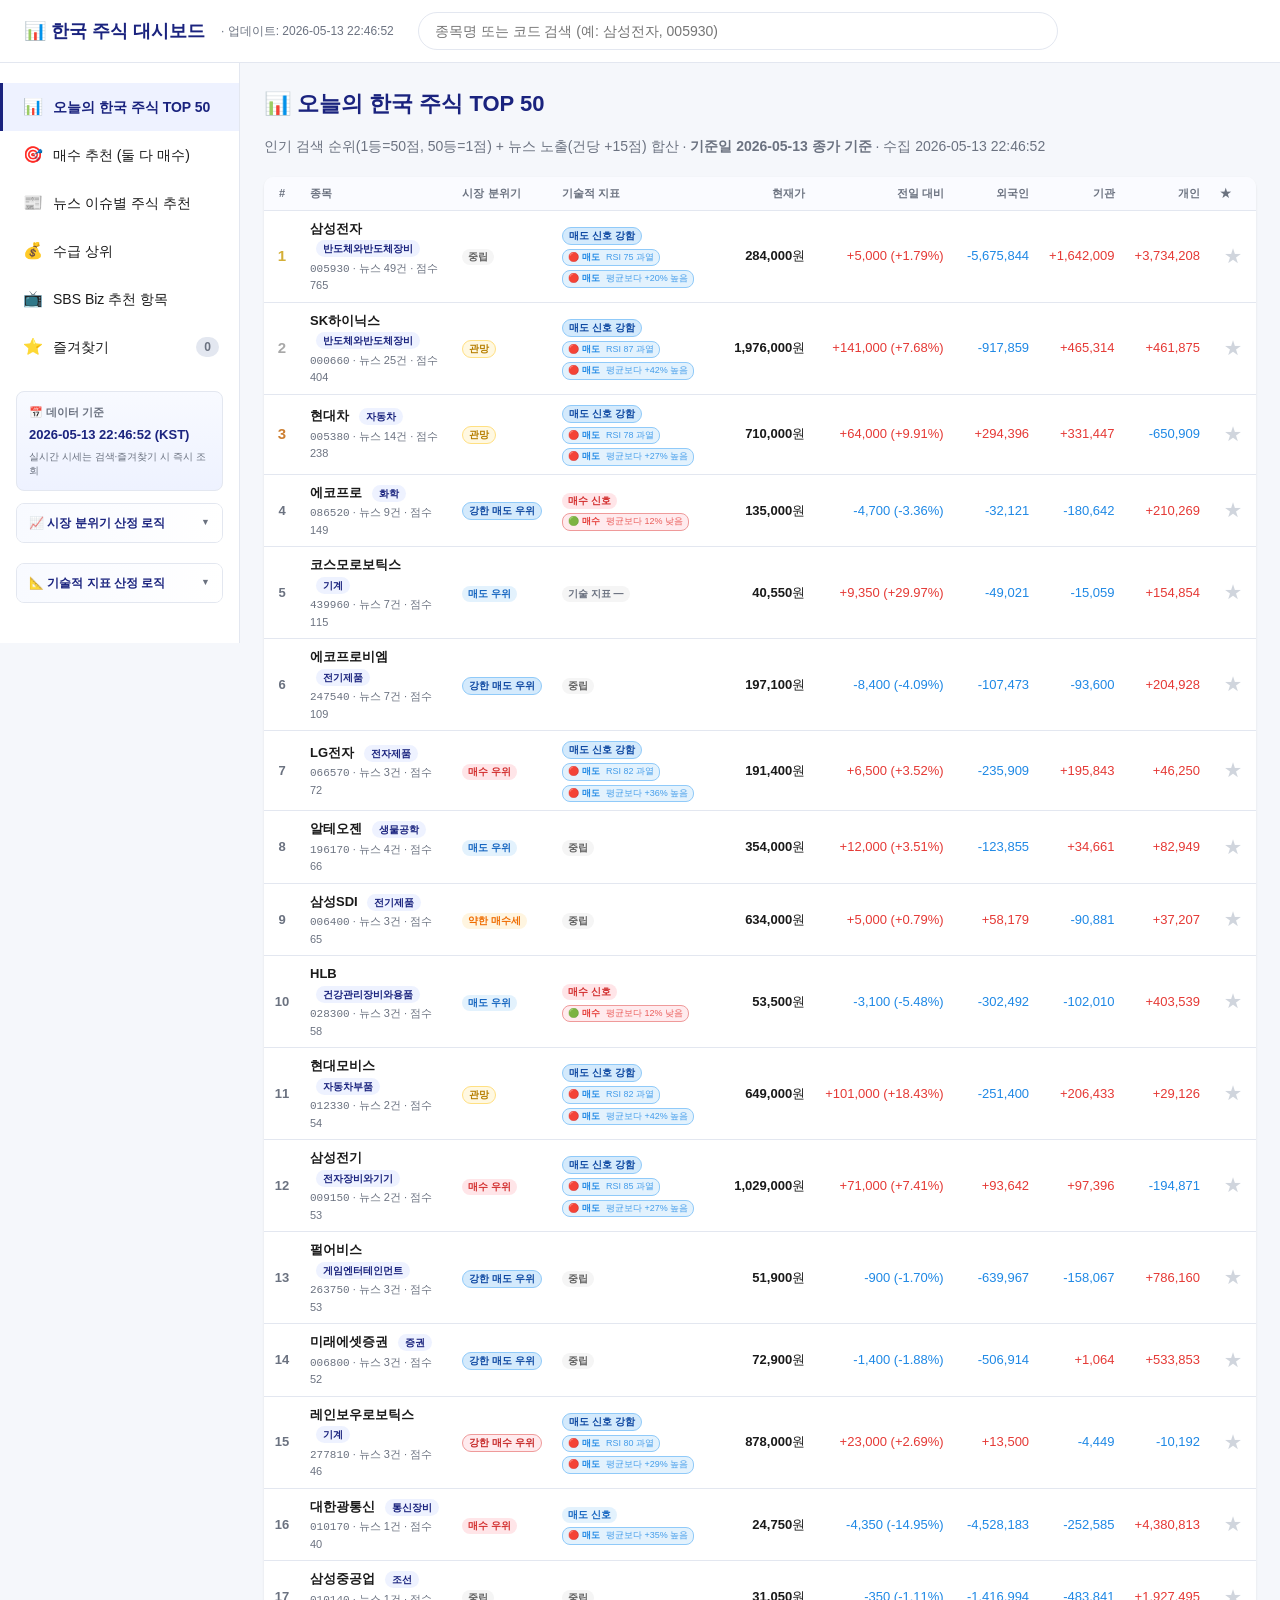
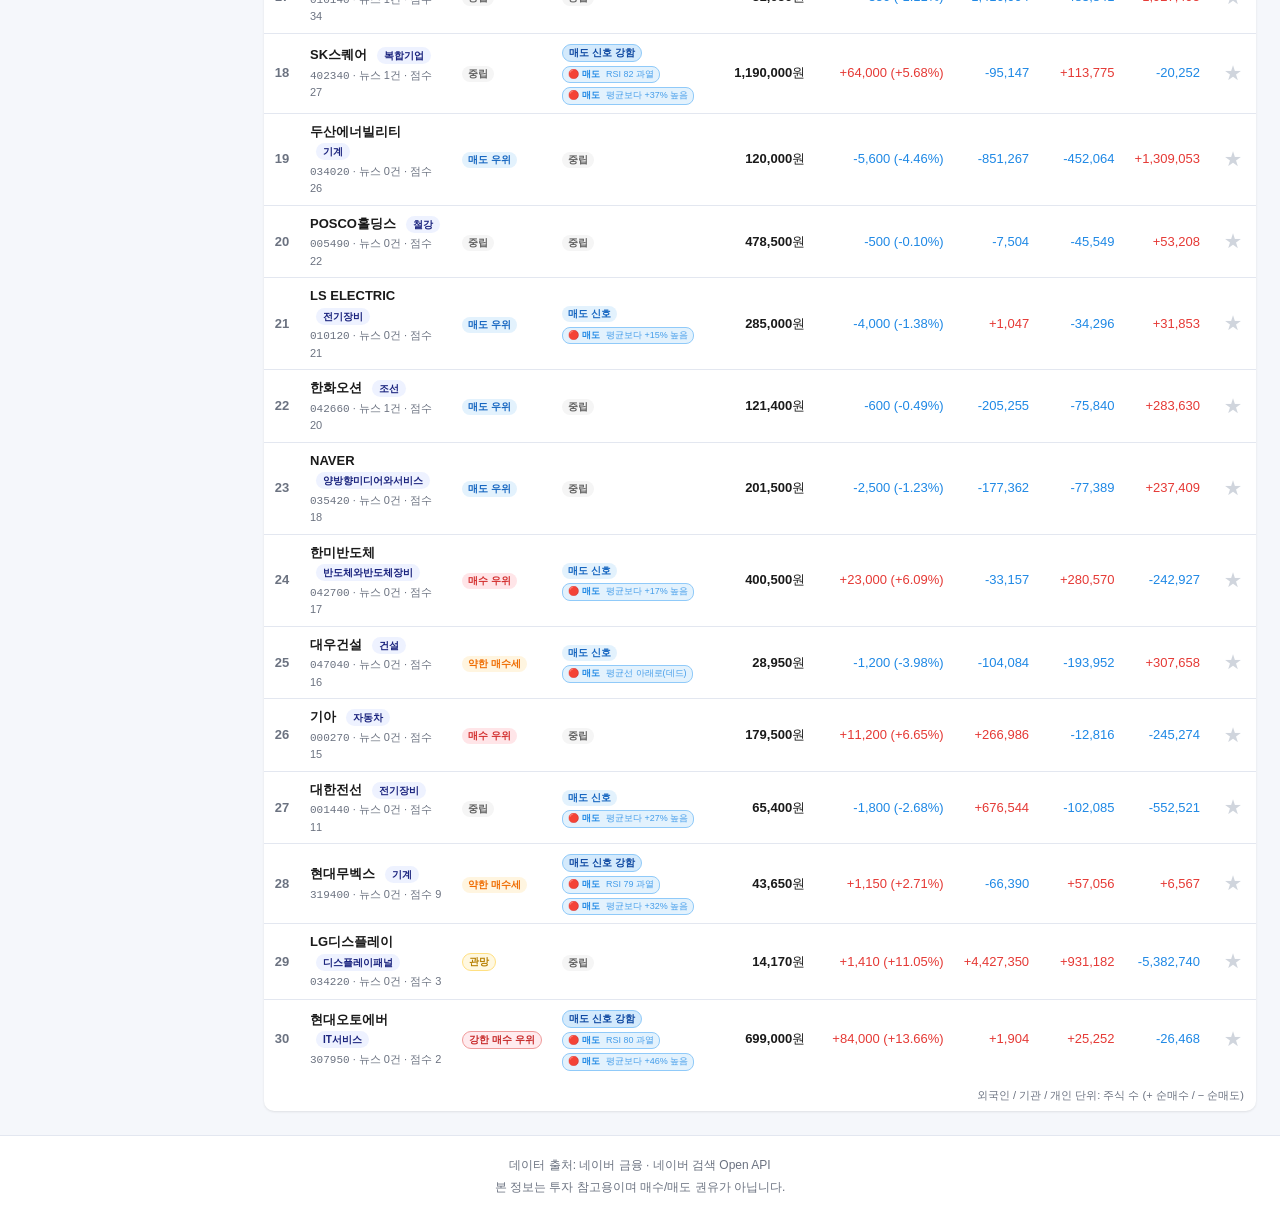
==== commit ae6ed553: "feat: TOP 30 → TOP 50 확장 - 인기 검색 순위 풀을 50개로 확장 - 점수: 1등=50점, 50등=1점 (뉴스 가중치 15점/건은 유지) - 사이드바 메뉴/헤더/" ====
--- a/public/index.html
+++ b/public/index.html
@@ -25,7 +25,7 @@
     <div class="layout">
         <nav class="sidebar">
             <ul class="sidebar-menu">
-                <li data-view="top30"><span class="icon">📊</span> 오늘의 한국 주식 TOP 30</li>
+                <li data-view="top30"><span class="icon">📊</span> 오늘의 한국 주식 TOP 50</li>
                 <li data-view="recommend"><span class="icon">🎯</span> 매수 추천 (둘 다 매수)</li>
                 <li data-view="news"><span class="icon">📰</span> 뉴스 이슈별 주식 추천</li>
                 <li data-view="flow"><span class="icon">💰</span> 수급 상위</li>
--- a/public/css/style.css
+++ b/public/css/style.css
@@ -650,6 +650,157 @@
     line-height: 1.5;
 }
 
+/* ============ 1-2주 전망 카드 ============ */
+.forecast-card {
+    margin-top: 16px;
+    padding: 18px;
+    border-top: 4px solid #ef6c00;
+}
+.forecast-title {
+    font-size: 16px;
+    font-weight: 700;
+    color: #ef6c00;
+    margin: 0 0 12px;
+    display: flex;
+    align-items: baseline;
+    gap: 10px;
+}
+.forecast-sub {
+    font-size: 11px;
+    color: var(--color-muted);
+    font-weight: 500;
+}
+.forecast-grid {
+    display: grid;
+    grid-template-columns: repeat(auto-fit, minmax(280px, 1fr));
+    gap: 12px;
+}
+.forecast-cell {
+    padding: 12px 14px;
+    background: #fff8e1;
+    border: 1px solid #ffe082;
+    border-radius: 8px;
+}
+.fc-period {
+    font-size: 12px;
+    font-weight: 600;
+    color: #b67e00;
+    margin-bottom: 8px;
+}
+.fc-expected {
+    font-size: 16px;
+    font-weight: 700;
+    color: var(--color-text);
+    margin-bottom: 8px;
+}
+.fc-pct {
+    font-size: 13px;
+    margin-left: 4px;
+}
+.fc-pct.up { color: var(--color-up); }
+.fc-pct.down { color: var(--color-down); }
+.fc-range {
+    display: flex;
+    align-items: center;
+    gap: 6px;
+    font-size: 11px;
+}
+.fc-low { color: var(--color-down); font-weight: 600; }
+.fc-high { color: var(--color-up); font-weight: 600; }
+.fc-bar {
+    flex: 1;
+    height: 4px;
+    background: linear-gradient(to right, #1e88e5, #fff, #e53935);
+    border-radius: 2px;
+}
+.forecast-note {
+    margin-top: 12px;
+    padding-top: 12px;
+    border-top: 1px dashed var(--color-border);
+    font-size: 11px;
+    color: var(--color-muted);
+    line-height: 1.5;
+}
+
+/* ============ AI 분석 카드 ============ */
+.ai-card {
+    margin-top: 16px;
+    padding: 18px;
+    border-top: 4px solid #6a1b9a;
+}
+.ai-card-title {
+    font-size: 16px;
+    font-weight: 700;
+    color: #6a1b9a;
+    margin: 0 0 12px;
+    display: flex;
+    align-items: baseline;
+    gap: 10px;
+}
+.ai-card-sub {
+    font-size: 11px;
+    color: var(--color-muted);
+    font-weight: 500;
+}
+.ai-btn {
+    background: #6a1b9a;
+    color: #fff;
+    border: none;
+    padding: 10px 24px;
+    border-radius: 8px;
+    font-size: 14px;
+    font-weight: 700;
+    cursor: pointer;
+    transition: background 0.15s;
+}
+.ai-btn:hover { background: #4a148c; }
+.ai-btn:disabled { background: #9e9e9e; cursor: not-allowed; }
+.ai-note {
+    font-size: 11px;
+    color: var(--color-muted);
+    margin-top: 8px;
+    line-height: 1.5;
+}
+.ai-loading {
+    padding: 20px;
+    text-align: center;
+    color: var(--color-muted);
+    font-size: 14px;
+}
+.ai-error {
+    padding: 14px;
+    background: #ffebee;
+    border-left: 4px solid var(--color-up);
+    color: #c62828;
+    border-radius: 4px;
+    font-size: 13px;
+}
+.ai-result {
+    display: flex;
+    flex-direction: column;
+    gap: 12px;
+}
+.ai-verdict {
+    padding: 10px 14px;
+    border-radius: 8px;
+    font-size: 15px;
+    font-weight: 700;
+    text-align: center;
+}
+.ai-analysis {
+    padding: 12px;
+    background: #f3e5f5;
+    border-radius: 6px;
+    font-size: 14px;
+    line-height: 1.6;
+    color: var(--color-text);
+}
+.ai-meta {
+    font-size: 11px;
+    color: var(--color-muted);
+    text-align: right;
+}
+
 /* 뉴스 종목 카드 - 시그널 행 */
 .snc-signal-row {
     padding: 0 16px 8px;
@@ -883,6 +1034,12 @@
 .snc-name-block {
     flex: 1;
     display: flex;
+    flex-direction: column;
+    gap: 2px;
+    min-width: 0;
+}
+.snc-name-line {
+    display: flex;
     align-items: baseline;
     gap: 8px;
     min-width: 0;
@@ -895,6 +1052,12 @@
     overflow: hidden;
     text-overflow: ellipsis;
     white-space: nowrap;
+}
+.snc-industry-line {
+    margin-top: 1px;
+}
+.snc-industry-line .industry-badge {
+    margin-left: 0;
 }
 .snc-name:hover {
     color: var(--color-primary);
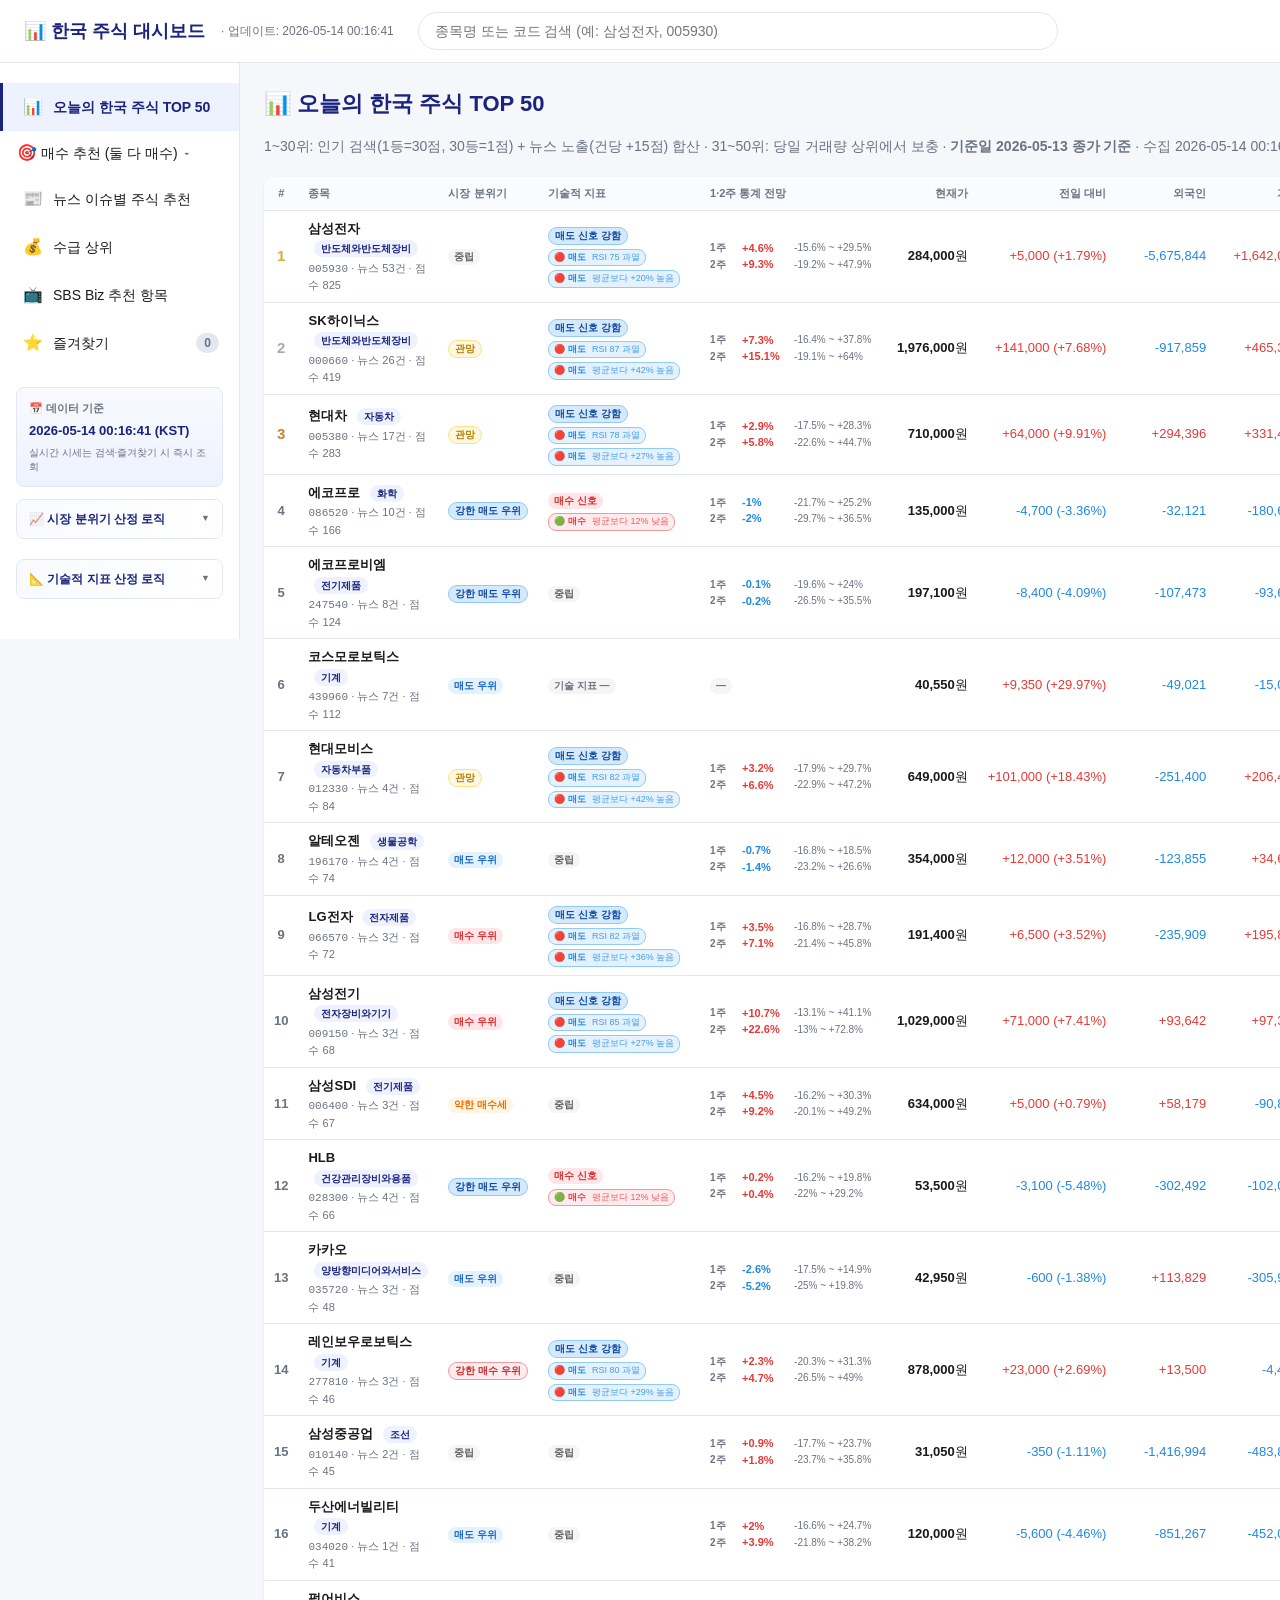
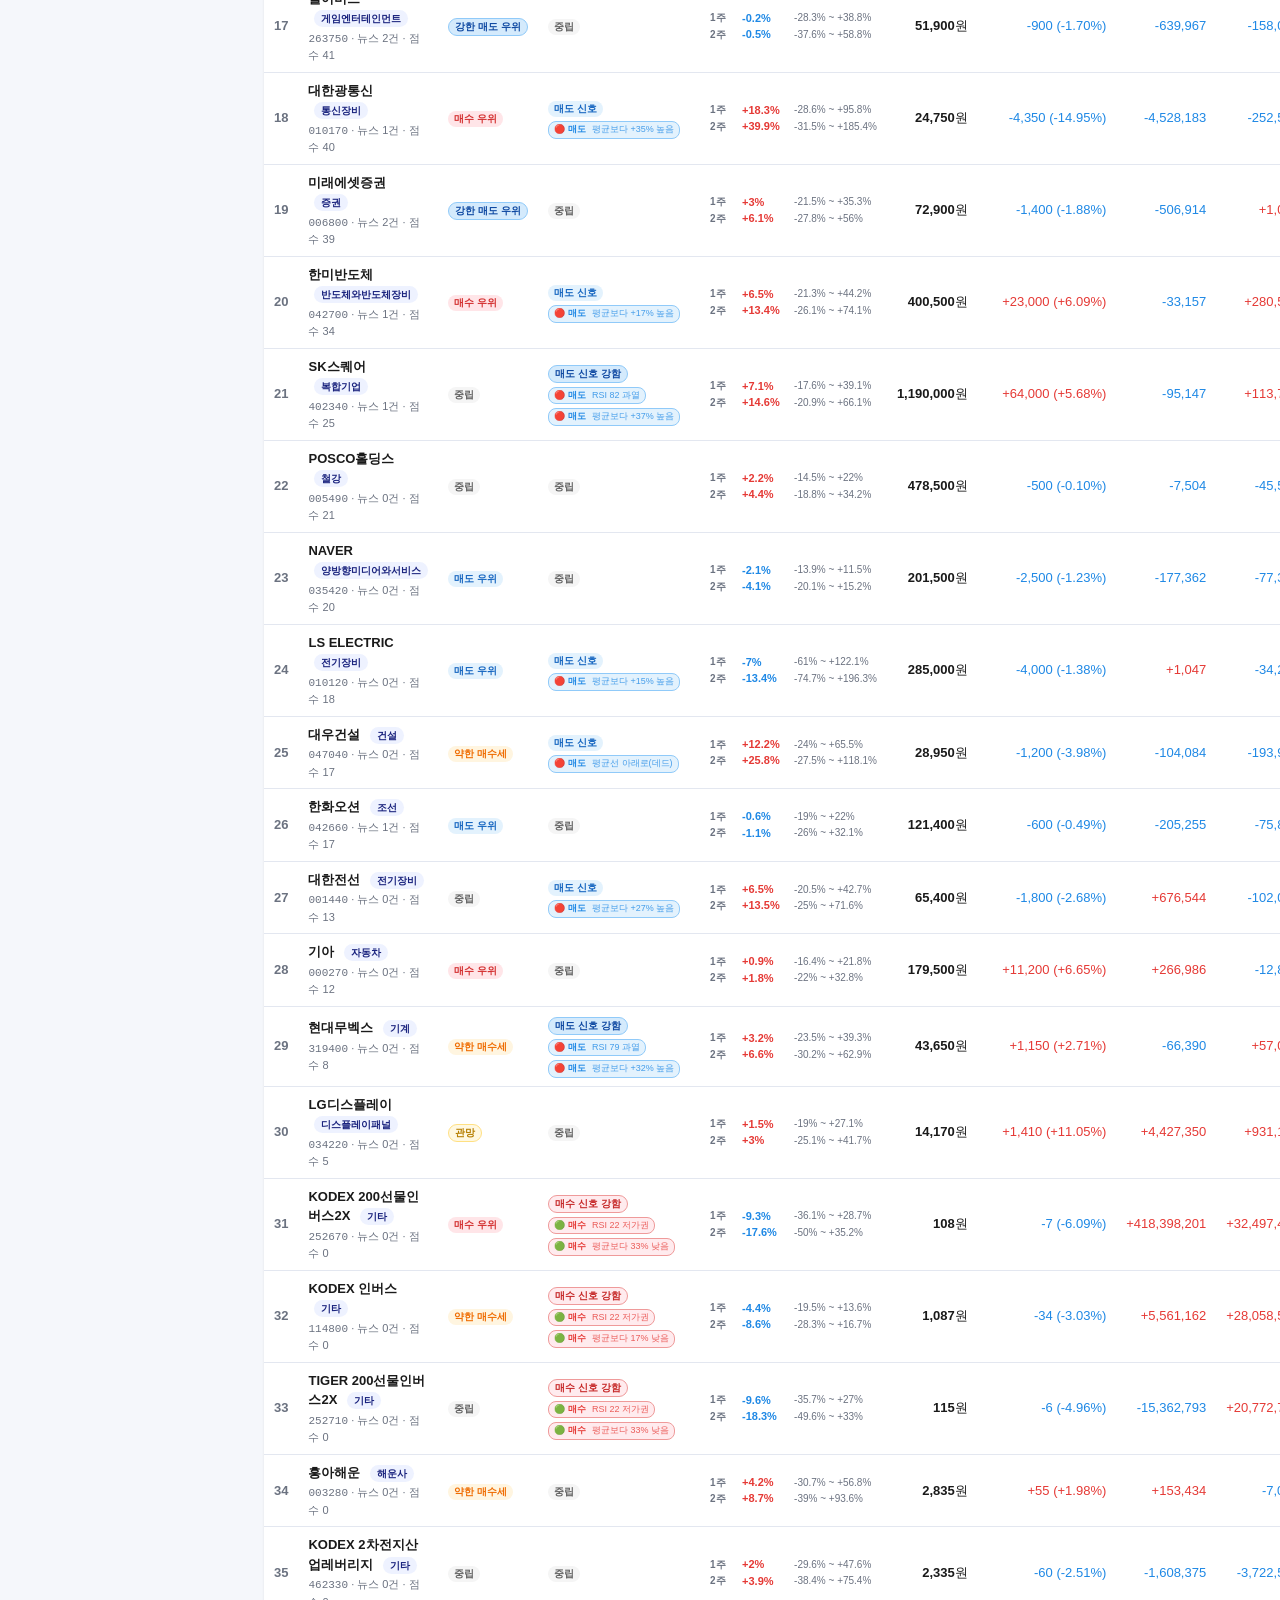
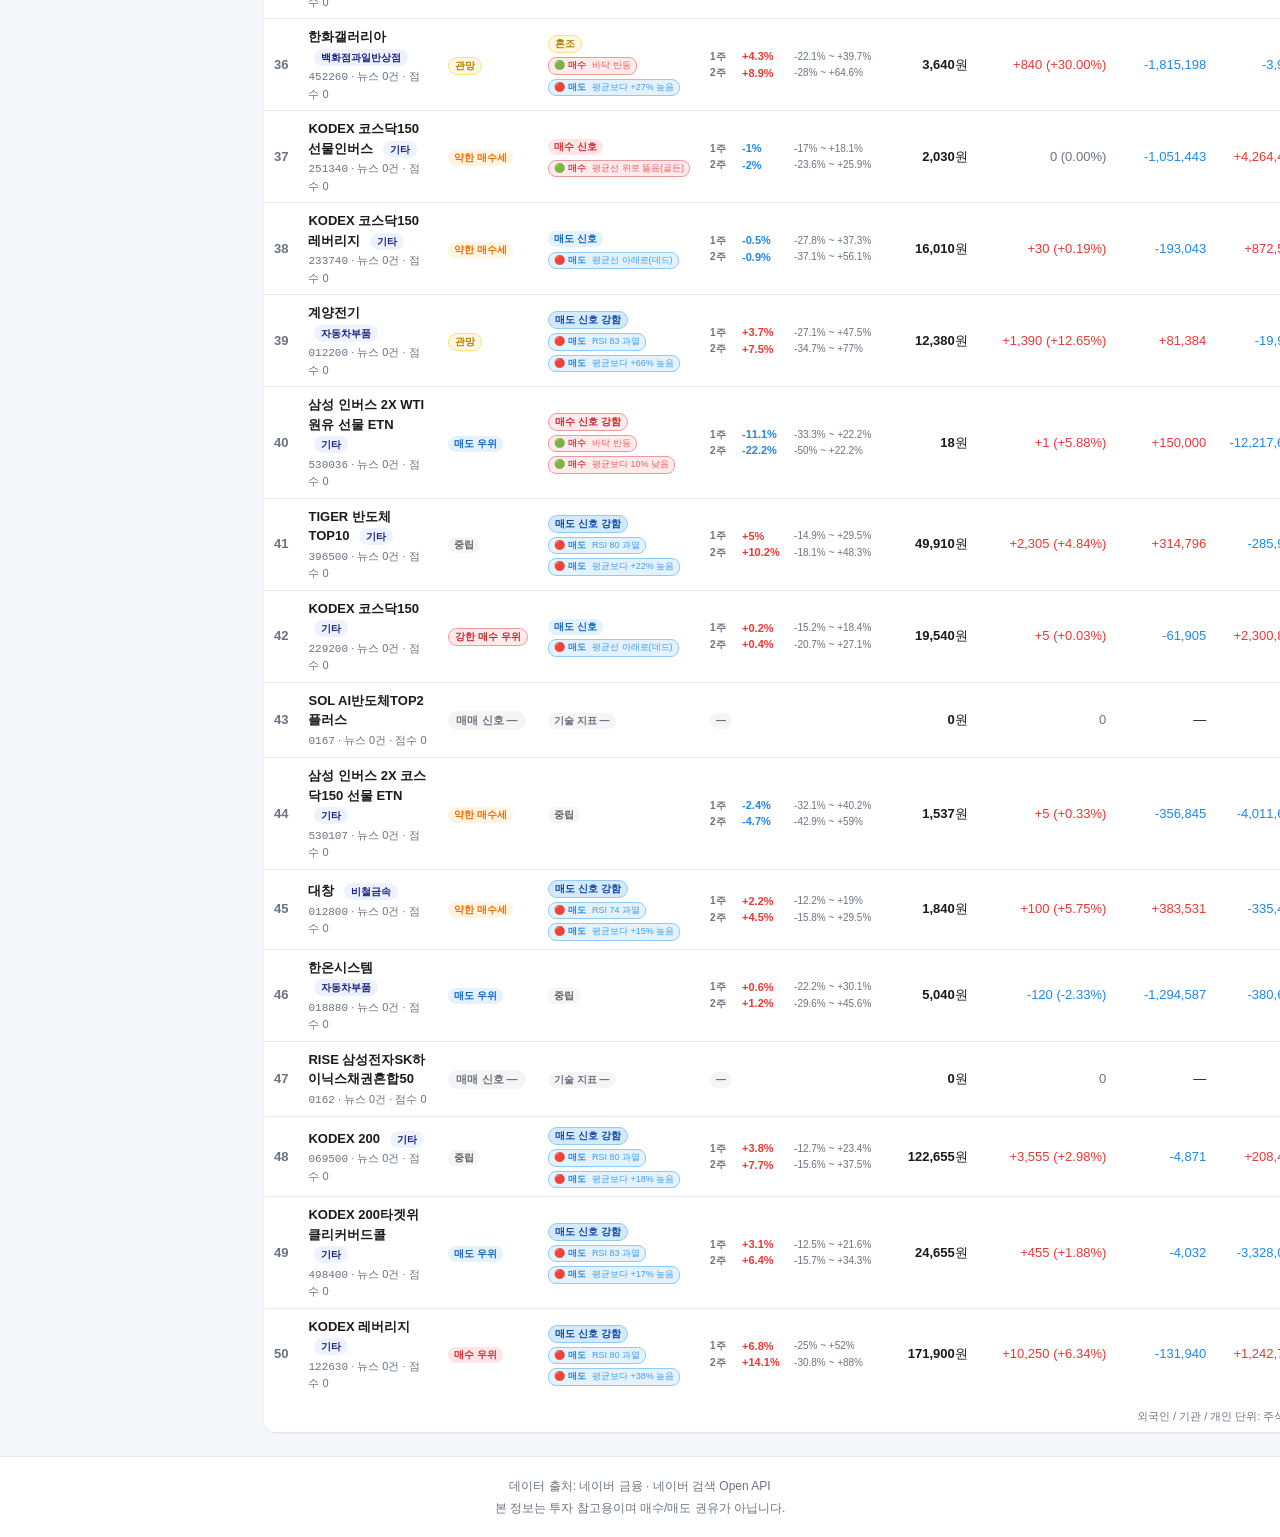
==== commit fc818d54: "feat: 매수 추천 일별 트렌드 추적 (예측 vs 실제 비교) 백엔드: - src/recommend.py 신규: calcSignal/calcTechnicals/summarizeT" ====
--- a/public/index.html
+++ b/public/index.html
@@ -26,7 +26,13 @@
         <nav class="sidebar">
             <ul class="sidebar-menu">
                 <li data-view="top30"><span class="icon">📊</span> 오늘의 한국 주식 TOP 50</li>
-                <li data-view="recommend"><span class="icon">🎯</span> 매수 추천 (둘 다 매수)</li>
+                <li class="has-sub" data-view="recommend">
+                    <div class="menu-row">
+                        <span class="menu-main"><span class="icon">🎯</span> 매수 추천 (둘 다 매수)</span>
+                        <button type="button" class="menu-toggle" aria-expanded="false" aria-label="과거 추천 펼치기" onclick="event.stopPropagation(); toggleRecommendHistory(this)">▾</button>
+                    </div>
+                    <ul class="submenu" id="recommend-history-list" hidden></ul>
+                </li>
                 <li data-view="news"><span class="icon">📰</span> 뉴스 이슈별 주식 추천</li>
                 <li data-view="flow"><span class="icon">💰</span> 수급 상위</li>
                 <li data-view="sbsbiz"><span class="icon">📺</span> SBS Biz 추천 항목</li>
--- a/public/css/style.css
+++ b/public/css/style.css
@@ -450,6 +450,129 @@
 .fav-tech-mini {
     margin-top: 6px;
 }
+
+/* ============ 1·2주 통계 전망 미니 ============ */
+.fc-mini {
+    display: flex;
+    flex-direction: column;
+    gap: 2px;
+    font-size: 11px;
+    line-height: 1.3;
+}
+.fc-mini-line {
+    display: grid;
+    grid-template-columns: 28px 48px 1fr;
+    align-items: center;
+    gap: 4px;
+    white-space: nowrap;
+}
+.fc-mini-label {
+    font-weight: 700;
+    color: var(--color-muted);
+    font-size: 10px;
+}
+.fc-mini-exp {
+    font-weight: 700;
+}
+.fc-mini-exp.up { color: var(--color-up, #e53935); }
+.fc-mini-exp.down { color: var(--color-down, #1e88e5); }
+.fc-mini-range {
+    color: var(--color-muted);
+    font-size: 10px;
+}
+.cell-tech + .fc-mini { margin-top: 4px; }
+.rec-forecast {
+    margin-top: 6px;
+    padding-top: 6px;
+    border-top: 1px dashed var(--color-border);
+}
+.snc-forecast {
+    margin: 0 16px 8px;
+    padding: 8px 10px;
+    background: #fafbff;
+    border-radius: 6px;
+    border: 1px solid var(--color-border);
+}
+.snc-forecast .snc-sig-label {
+    display: block;
+    font-size: 10px;
+    font-weight: 700;
+    color: var(--color-muted);
+    margin-bottom: 4px;
+}
+
+/* ============ 사이드바 하위 메뉴 (매수 추천 일별) ============ */
+.sidebar-menu .has-sub { padding: 0; }
+.sidebar-menu .has-sub .menu-row {
+    display: flex; align-items: center; justify-content: space-between;
+    padding: 10px 14px; cursor: pointer;
+}
+.sidebar-menu .has-sub .menu-toggle {
+    background: transparent; border: none; color: var(--color-muted);
+    font-size: 11px; padding: 2px 6px; cursor: pointer; border-radius: 4px;
+}
+.sidebar-menu .has-sub .menu-toggle:hover { background: rgba(0,0,0,0.05); }
+.sidebar-menu .submenu {
+    list-style: none; margin: 0; padding: 0 0 6px 0;
+    background: rgba(0,0,0,0.03); border-top: 1px solid var(--color-border);
+}
+.sidebar-menu .submenu li {
+    padding: 6px 14px 6px 32px; font-size: 12px;
+    display: flex; justify-content: space-between; align-items: center;
+    cursor: pointer; color: var(--color-text);
+}
+.sidebar-menu .submenu li:hover { background: rgba(0,0,0,0.05); }
+.sidebar-menu .submenu li.active { background: rgba(33,150,243,0.10); color: #1565c0; font-weight: 600; }
+.sidebar-menu .submenu .sub-date { font-variant-numeric: tabular-nums; }
+.sidebar-menu .submenu .sub-count { font-size: 10px; color: var(--color-muted); }
+.sidebar-menu .submenu-empty {
+    padding: 8px 14px 8px 32px; font-size: 11px;
+    color: var(--color-muted); font-style: italic; cursor: default;
+}
+
+/* ============ 매수 추천 일별 트렌드 카드 ============ */
+.trend-list { display: flex; flex-direction: column; gap: 14px; }
+.trend-card { padding: 14px 16px; }
+.trend-head {
+    display: flex; align-items: center; gap: 10px; flex-wrap: wrap;
+    margin-bottom: 10px; padding-bottom: 8px;
+    border-bottom: 1px solid var(--color-border);
+}
+.trend-name {
+    font-weight: 700; font-size: 15px; cursor: pointer;
+}
+.trend-name:hover { color: #1565c0; text-decoration: underline; }
+.trend-code { color: var(--color-muted); font-size: 12px; }
+.trend-snapshot {
+    flex: 1; font-size: 11px; color: var(--color-muted);
+}
+.trend-body { width: 100%; }
+.trend-verdict {
+    display: flex; align-items: center; gap: 10px; flex-wrap: wrap;
+    margin-bottom: 6px; font-size: 12px;
+}
+.verdict-pill {
+    padding: 3px 8px; border-radius: 12px; font-weight: 700; font-size: 11px;
+}
+.verdict-up { background: rgba(229,57,53,0.12); color: #c62828; }
+.verdict-down { background: rgba(30,136,229,0.12); color: #1565c0; }
+.verdict-neutral { background: rgba(0,0,0,0.06); color: var(--color-muted); }
+.trend-ret { font-weight: 700; }
+.trend-ret.up { color: #e53935; }
+.trend-ret.down { color: #1e88e5; }
+.trend-meta { color: var(--color-muted); font-size: 11px; }
+.trend-chart-empty {
+    padding: 40px; text-align: center; color: var(--color-muted);
+    background: #fafbff; border-radius: 6px; font-size: 12px;
+}
+.trend-legend {
+    display: flex; gap: 16px; font-size: 11px; color: var(--color-muted);
+    margin-top: 4px; flex-wrap: wrap;
+}
+.lg-line { display: inline-block; width: 16px; height: 2px; vertical-align: middle; margin-right: 4px; }
+.lg-actual { background: #1565c0; }
+.lg-expected { background: #ff9800; border-top: 1px dashed #ff9800; height: 0; border-bottom: 1px dashed #ff9800; }
+.lg-band { background: rgba(255,152,0,0.4); height: 8px; border-radius: 2px; }
 
 /* 뉴스 종목 카드 - 시그널 두 블록 */
 .snc-signal-row {
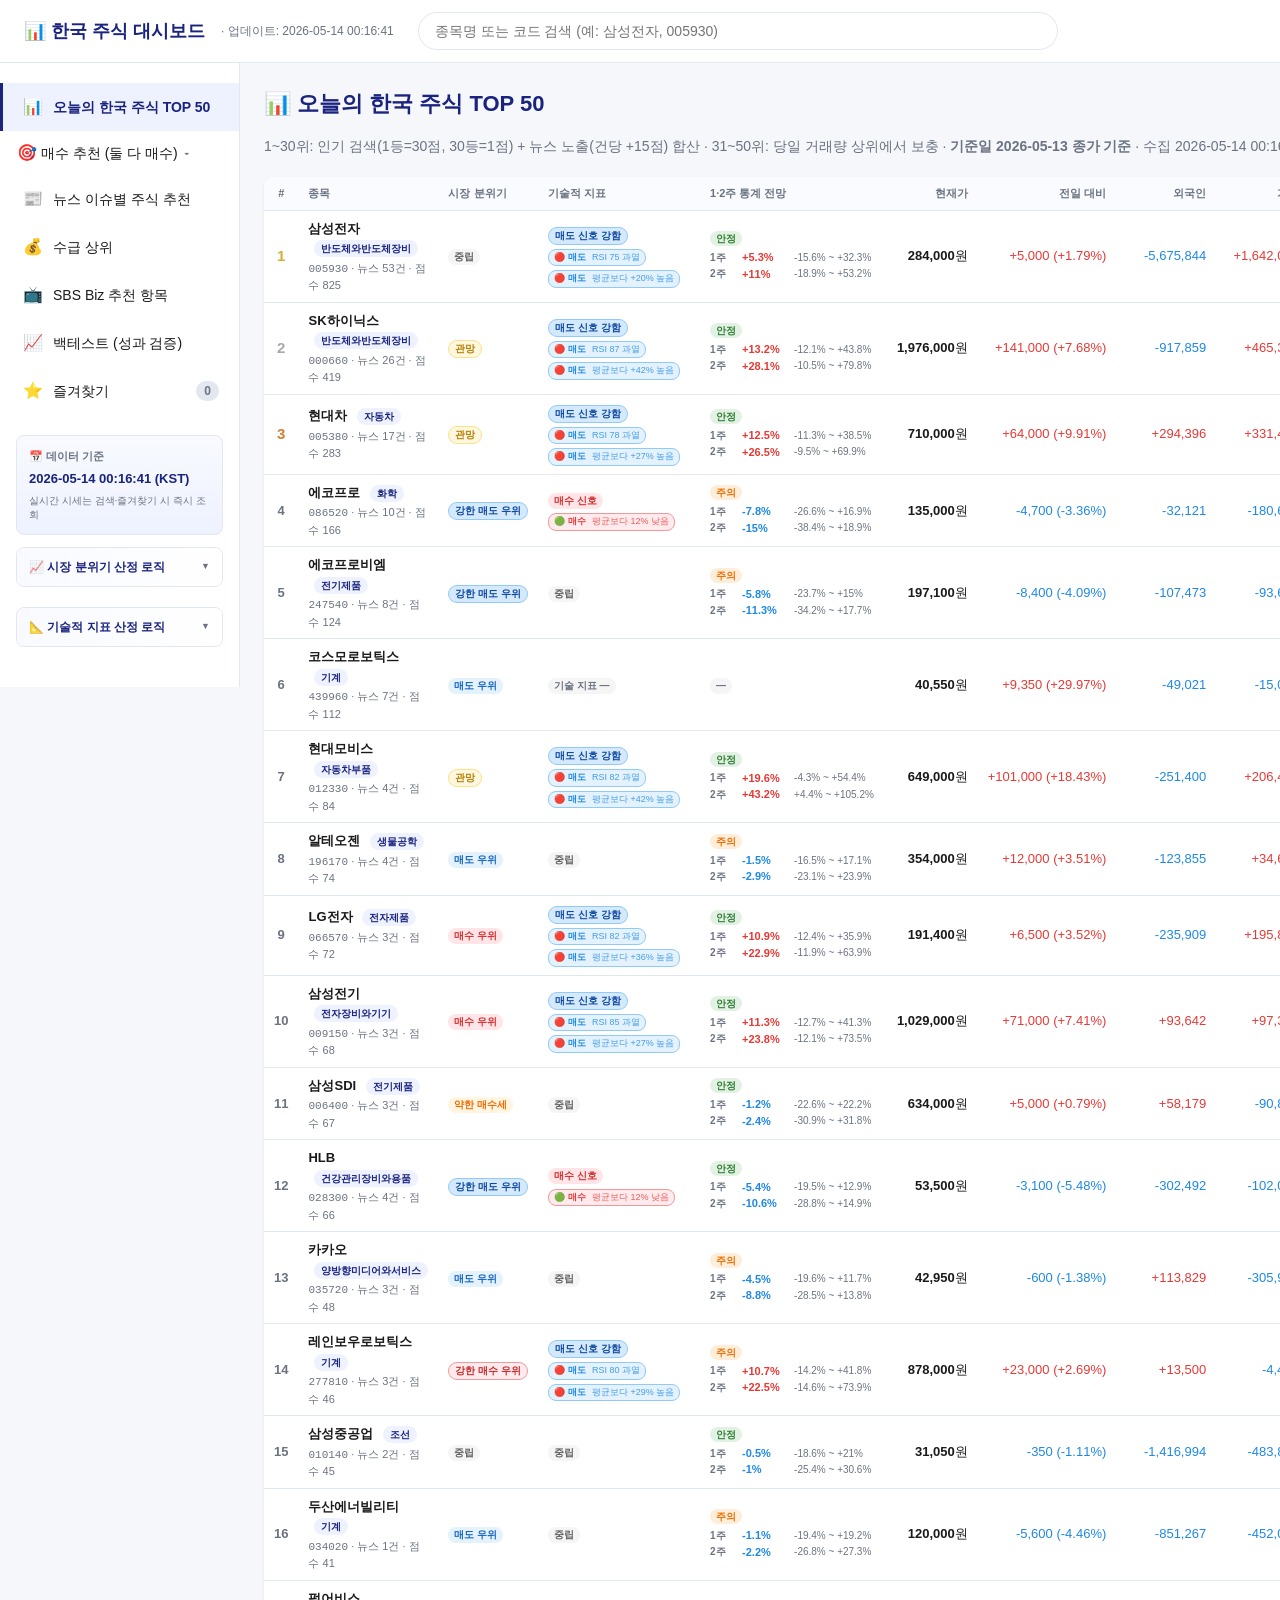
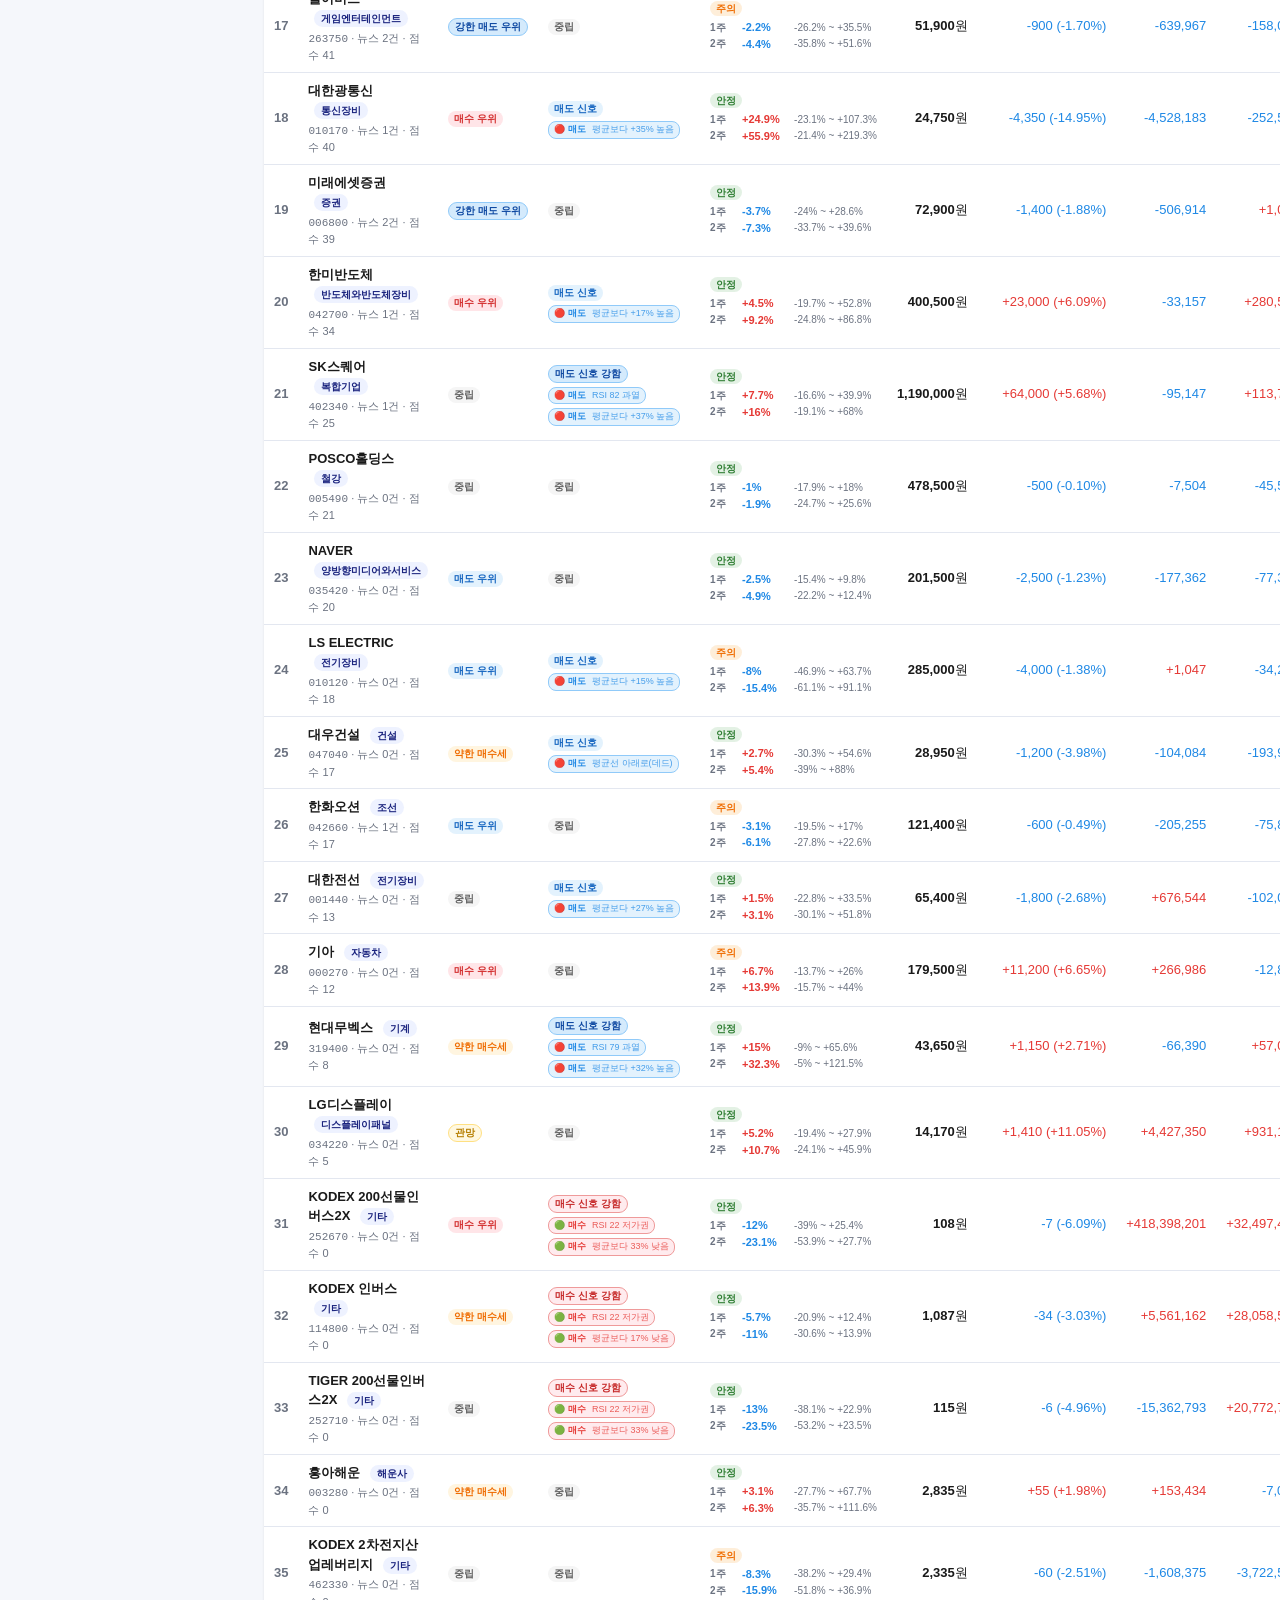
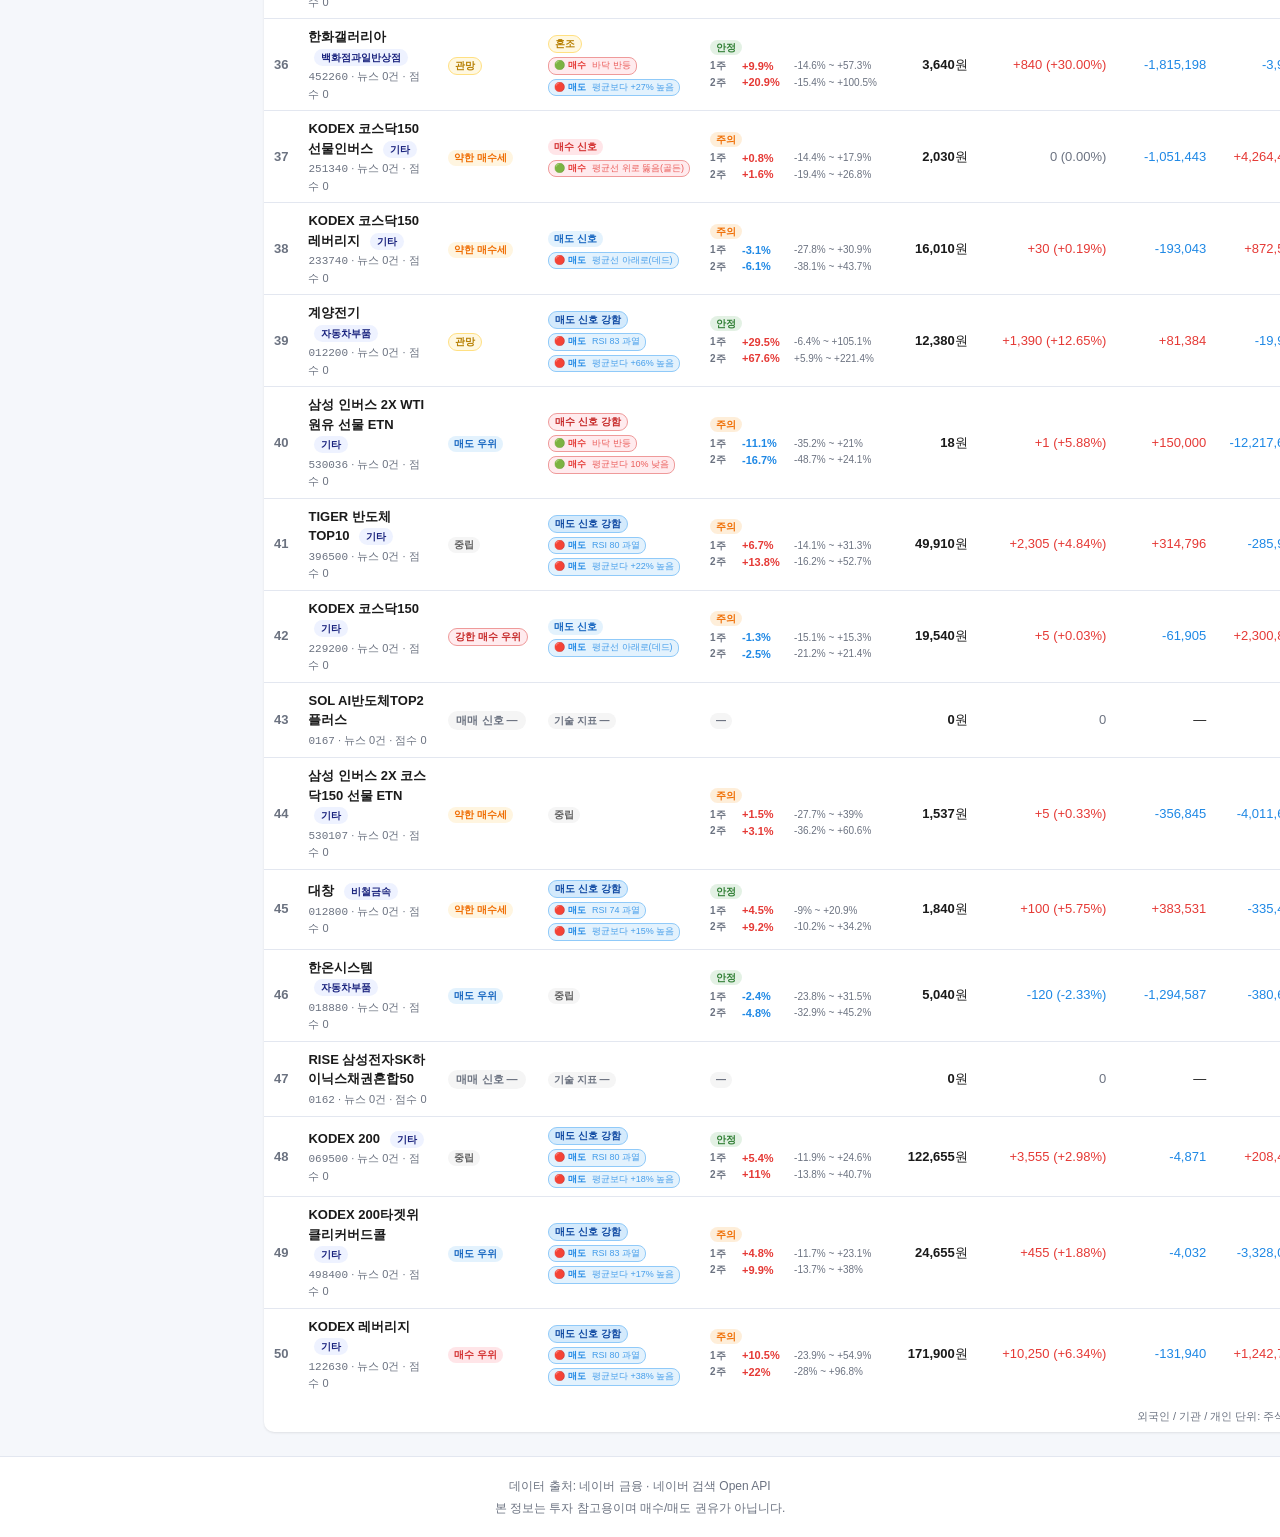
==== commit 15091542: "feat: 백테스트 시스템 - 매수 추천 신호의 사후 성과 측정 핵심: 매수 추천 신호가 KOSPI 대비 의미 있는 알파를 만드는지 정량 검증  백엔드: - recommend.up" ====
--- a/public/index.html
+++ b/public/index.html
@@ -36,6 +36,7 @@
                 <li data-view="news"><span class="icon">📰</span> 뉴스 이슈별 주식 추천</li>
                 <li data-view="flow"><span class="icon">💰</span> 수급 상위</li>
                 <li data-view="sbsbiz"><span class="icon">📺</span> SBS Biz 추천 항목</li>
+                <li data-view="backtest"><span class="icon">📈</span> 백테스트 (성과 검증)</li>
                 <li data-view="favorites"><span class="icon">⭐</span> 즐겨찾기 <span id="fav-count" class="count">0</span></li>
             </ul>
             <div class="sidebar-update">
--- a/public/css/style.css
+++ b/public/css/style.css
@@ -573,6 +573,56 @@
 .lg-actual { background: #1565c0; }
 .lg-expected { background: #ff9800; border-top: 1px dashed #ff9800; height: 0; border-bottom: 1px dashed #ff9800; }
 .lg-band { background: rgba(255,152,0,0.4); height: 8px; border-radius: 2px; }
+
+/* ============ 신뢰도 등급 (forecast grade) ============ */
+.fc-grade {
+    display: inline-block; padding: 1px 6px; border-radius: 8px;
+    font-size: 10px; font-weight: 700; margin-left: 4px;
+}
+.fc-grade-stable { background: rgba(67,160,71,0.15); color: #2e7d32; }
+.fc-grade-caution { background: rgba(251,140,0,0.15); color: #ef6c00; }
+.fc-grade-limited { background: rgba(120,120,120,0.15); color: #616161; }
+.fc-grade-uncertain { background: rgba(229,57,53,0.18); color: #c62828; }
+.fc-mini .fc-grade { display: block; margin: 0 0 2px 0; text-align: left; width: fit-content; }
+.forecast-meta {
+    list-style: none; padding: 0; margin: 8px 0 0;
+    display: flex; flex-direction: column; gap: 2px;
+    font-size: 12px;
+}
+.forecast-meta li { color: var(--color-muted); }
+.forecast-meta .fc-warn { color: #ef6c00; }
+.forecast-meta .fc-reason { color: var(--color-text); }
+
+/* ============ 백테스트 ============ */
+.bt-verdict-card {
+    padding: 18px;
+    display: flex; flex-direction: column; gap: 8px;
+    margin-bottom: 14px;
+}
+.bt-verdict-note { color: var(--color-muted); font-size: 13px; }
+.bt-section {
+    font-size: 14px; font-weight: 700; margin: 0 0 10px;
+    color: var(--color-text);
+}
+.bt-table {
+    width: 100%; border-collapse: collapse; font-size: 12px;
+}
+.bt-table th, .bt-table td {
+    padding: 8px 6px; border-bottom: 1px solid var(--color-border);
+    text-align: left;
+}
+.bt-table th { font-weight: 700; color: var(--color-muted); background: #fafbff; }
+.bt-table .num { text-align: right; font-variant-numeric: tabular-nums; }
+.bt-table tbody tr:hover { background: #fafbff; }
+.bt-note {
+    margin-top: 10px; padding: 8px 12px;
+    background: rgba(255,193,7,0.08); border-radius: 6px;
+    font-size: 11px; color: var(--color-muted);
+}
+.bt-name { font-weight: 600; cursor: pointer; }
+.bt-name:hover { color: #1565c0; text-decoration: underline; }
+.bt-code { font-size: 10px; color: var(--color-muted); }
+.bt-date { font-variant-numeric: tabular-nums; white-space: nowrap; font-size: 11px; }
 
 /* 뉴스 종목 카드 - 시그널 두 블록 */
 .snc-signal-row {
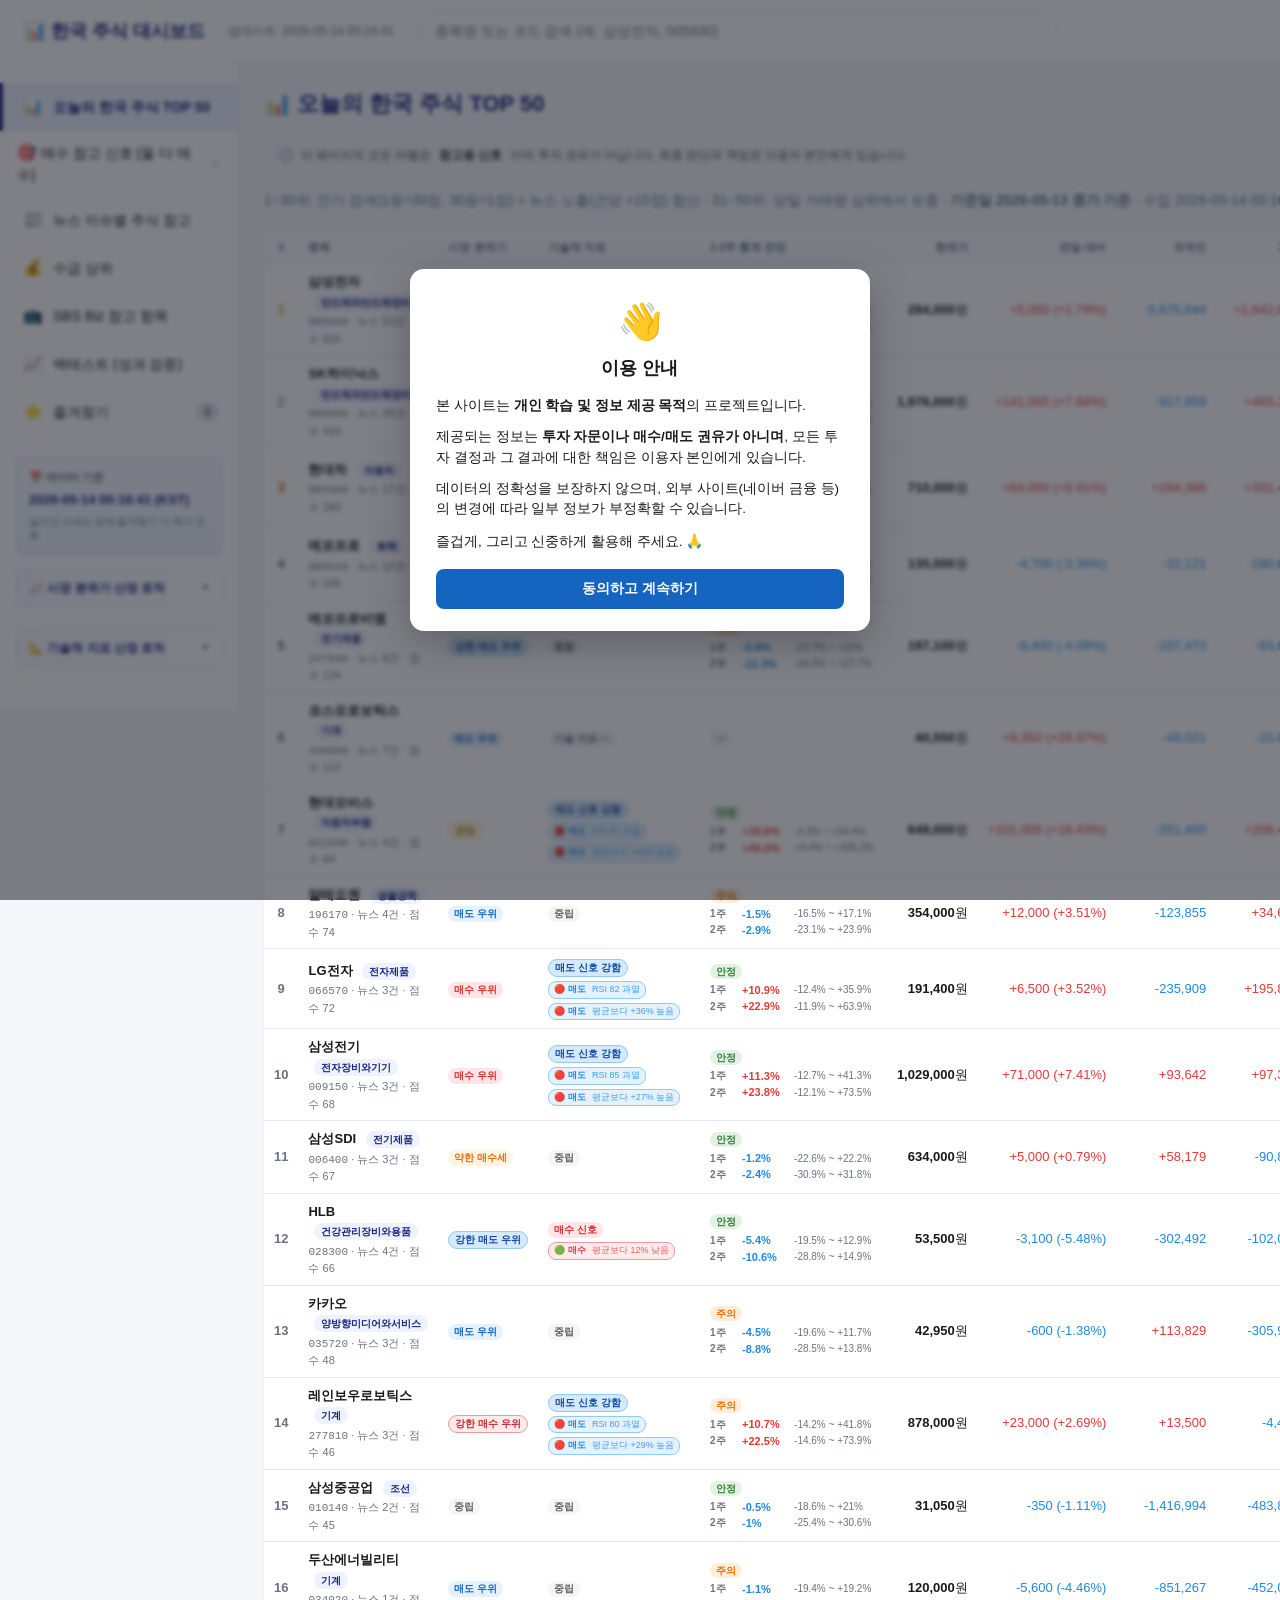
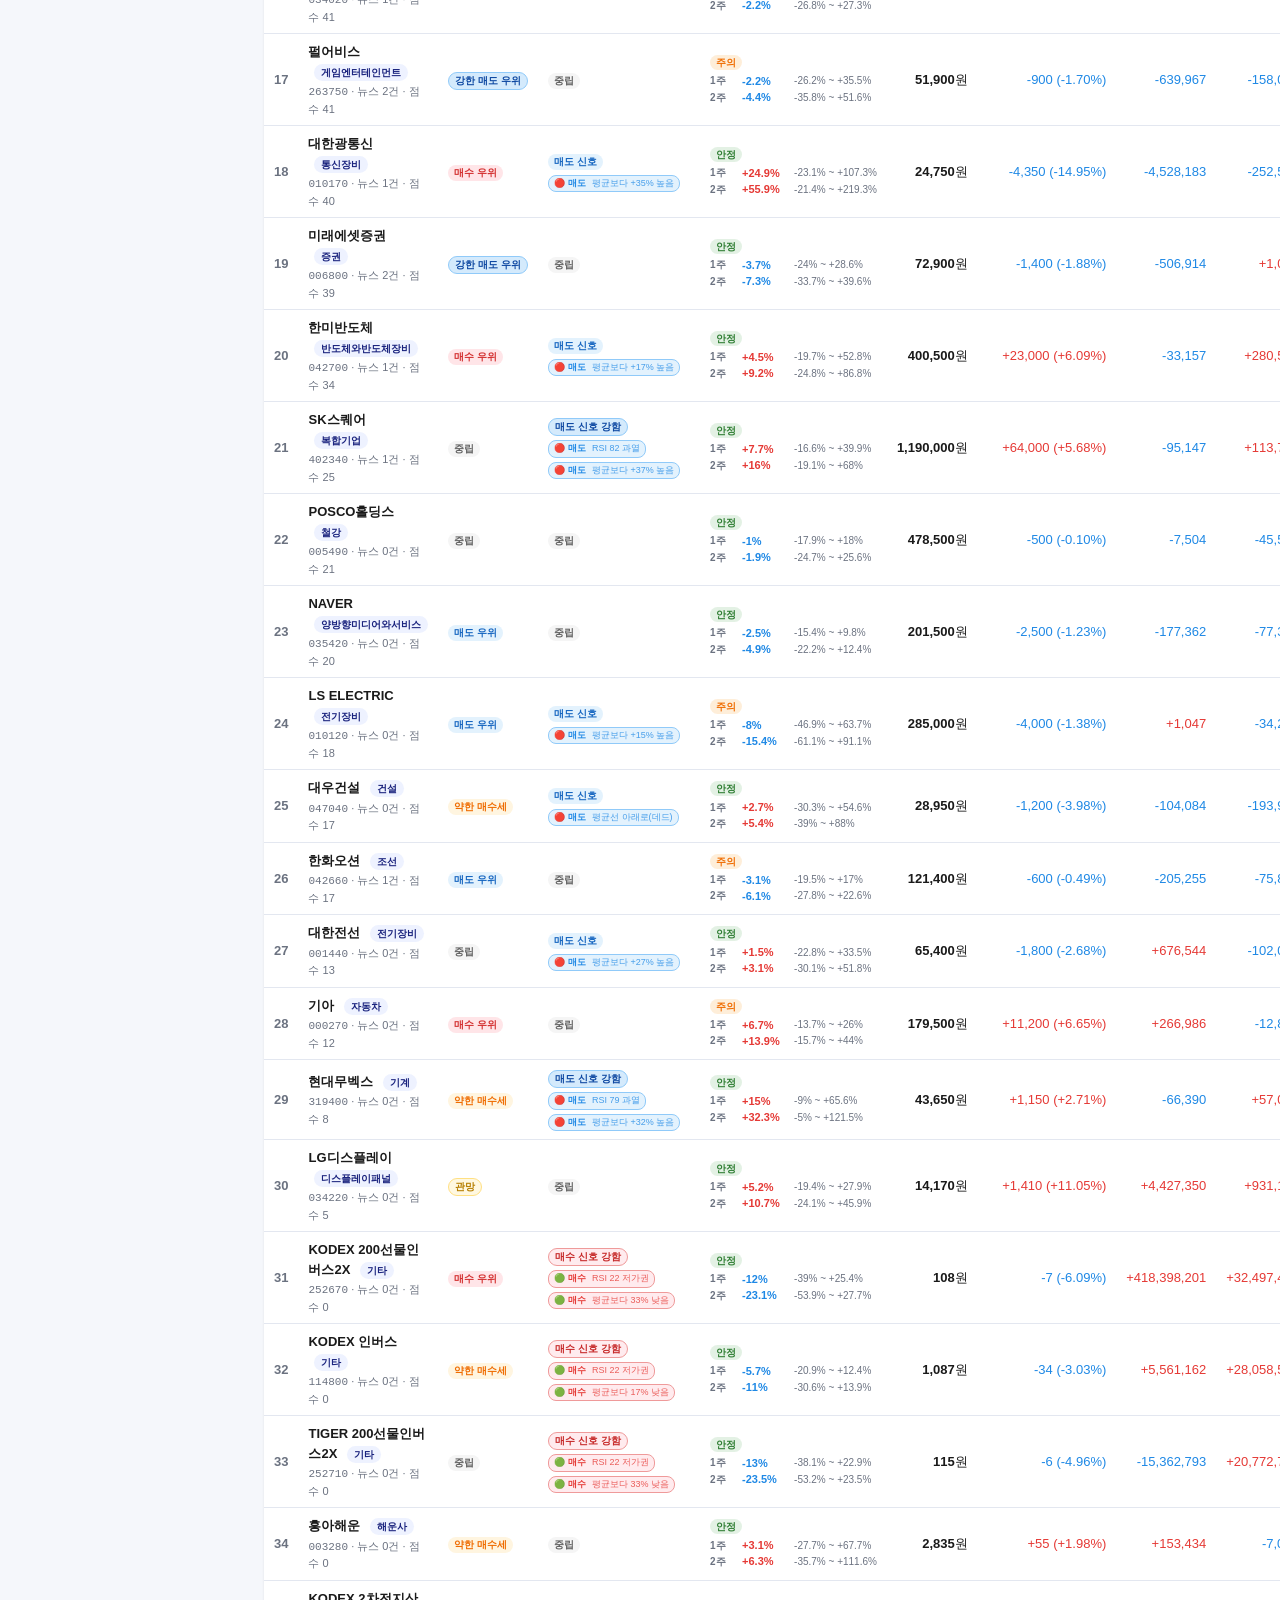
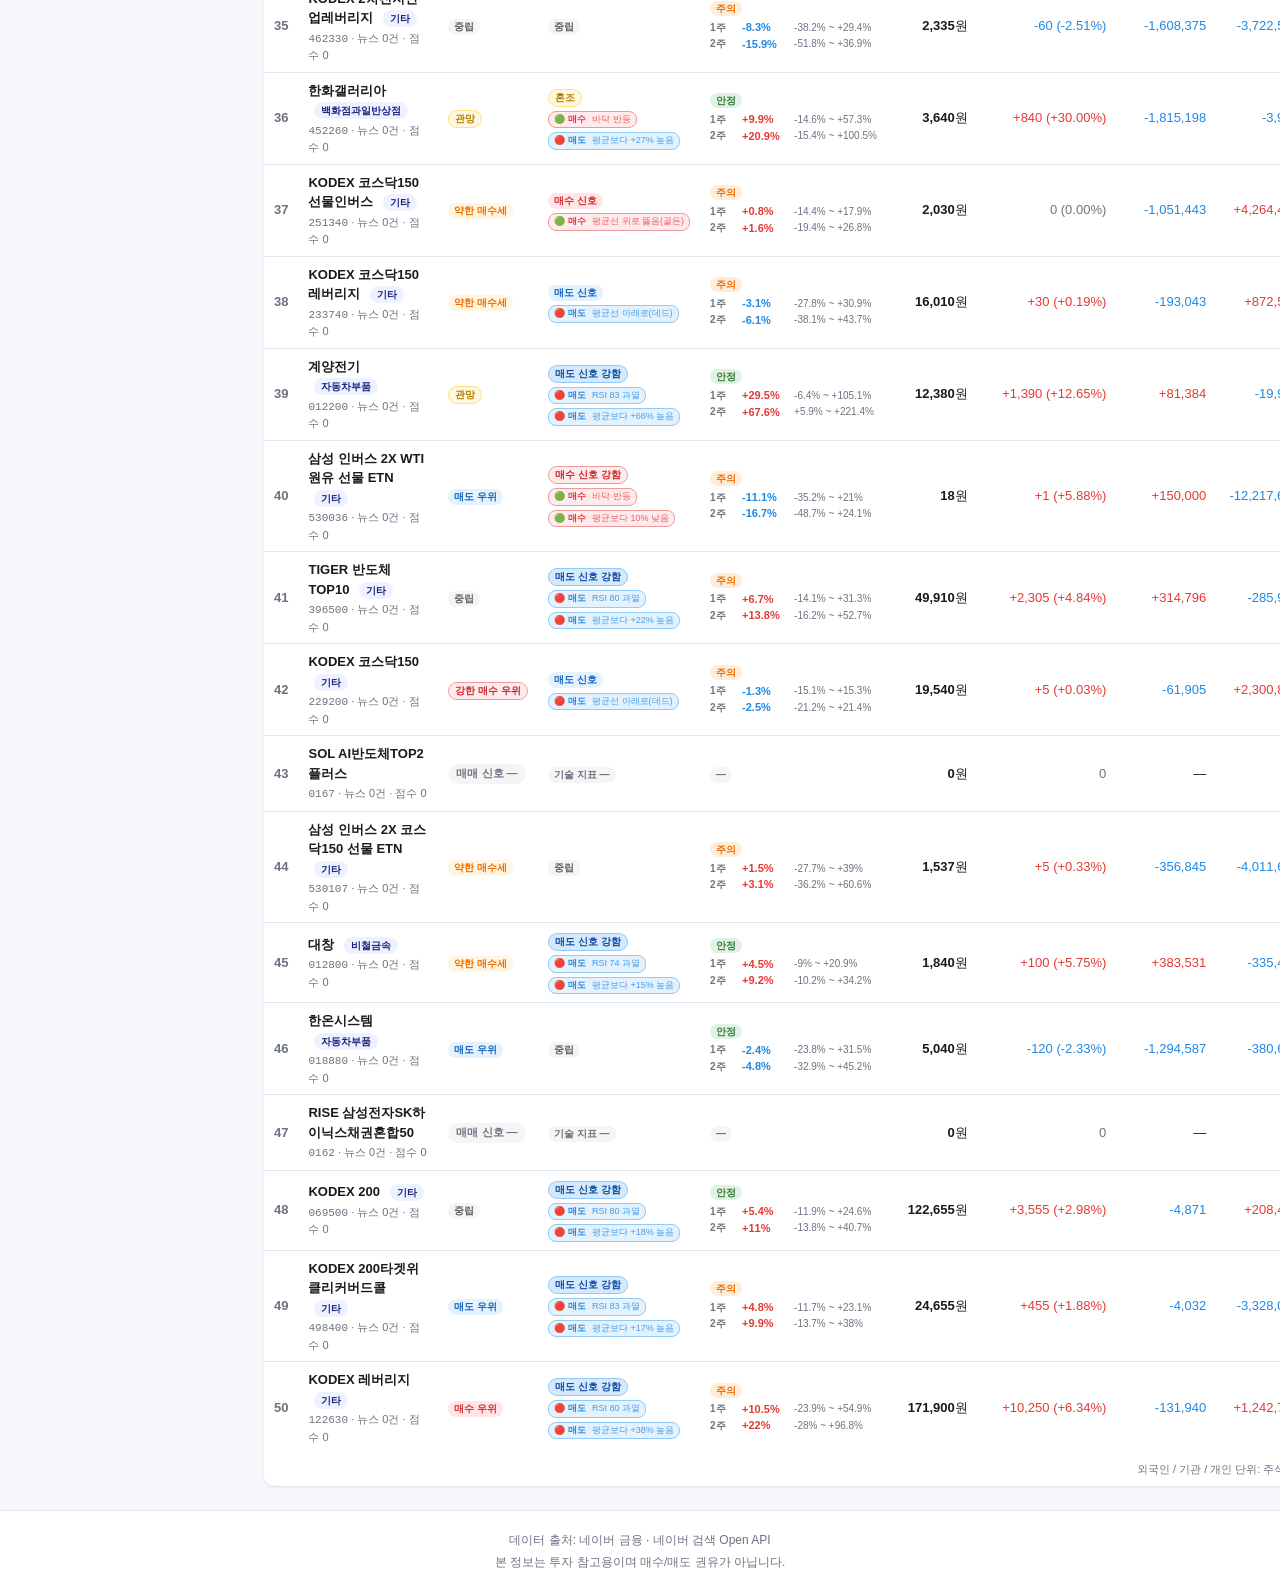
==== commit 5bb7a49b: "feat: 법적 보호 강화 — "추천"→"참고" + 면책 모달 + 라벨 정보 ⓘ 사용자 표시 텍스트 정리: - 사이드바 메뉴: 매수 추천→매수 참고 신호, 뉴스 이슈별 주식 추천→" ====
--- a/public/index.html
+++ b/public/index.html
@@ -28,14 +28,14 @@
                 <li data-view="top30"><span class="icon">📊</span> 오늘의 한국 주식 TOP 50</li>
                 <li class="has-sub" data-view="recommend">
                     <div class="menu-row">
-                        <span class="menu-main"><span class="icon">🎯</span> 매수 추천 (둘 다 매수)</span>
-                        <button type="button" class="menu-toggle" aria-expanded="false" aria-label="과거 추천 펼치기" onclick="event.stopPropagation(); toggleRecommendHistory(this)">▾</button>
+                        <span class="menu-main"><span class="icon">🎯</span> 매수 참고 신호 (둘 다 매수)</span>
+                        <button type="button" class="menu-toggle" aria-expanded="false" aria-label="과거 신호 펼치기" onclick="event.stopPropagation(); toggleRecommendHistory(this)">▾</button>
                     </div>
                     <ul class="submenu" id="recommend-history-list" hidden></ul>
                 </li>
-                <li data-view="news"><span class="icon">📰</span> 뉴스 이슈별 주식 추천</li>
+                <li data-view="news"><span class="icon">📰</span> 뉴스 이슈별 주식 참고</li>
                 <li data-view="flow"><span class="icon">💰</span> 수급 상위</li>
-                <li data-view="sbsbiz"><span class="icon">📺</span> SBS Biz 추천 항목</li>
+                <li data-view="sbsbiz"><span class="icon">📺</span> SBS Biz 참고 항목</li>
                 <li data-view="backtest"><span class="icon">📈</span> 백테스트 (성과 검증)</li>
                 <li data-view="favorites"><span class="icon">⭐</span> 즐겨찾기 <span id="fav-count" class="count">0</span></li>
             </ul>
@@ -134,6 +134,40 @@
         <p>본 정보는 투자 참고용이며 매수/매도 권유가 아닙니다.</p>
     </footer>
 
+    <!-- 첫 진입 면책 모달 (localStorage로 1회만) -->
+    <div id="disclaimer-modal" class="modal-backdrop" hidden>
+        <div class="modal-card" role="dialog" aria-labelledby="disclaimer-title" aria-modal="true">
+            <div class="modal-icon" aria-hidden="true">👋</div>
+            <h2 id="disclaimer-title" class="modal-title">이용 안내</h2>
+            <div class="modal-body">
+                <p>본 사이트는 <strong>개인 학습 및 정보 제공 목적</strong>의 프로젝트입니다.</p>
+                <p>제공되는 정보는 <strong>투자 자문이나 매수/매도 권유가 아니며</strong>, 모든 투자 결정과 그 결과에 대한 책임은 이용자 본인에게 있습니다.</p>
+                <p>데이터의 정확성을 보장하지 않으며, 외부 사이트(네이버 금융 등)의 변경에 따라 일부 정보가 부정확할 수 있습니다.</p>
+                <p class="modal-warm">즐겁게, 그리고 신중하게 활용해 주세요. 🙏</p>
+            </div>
+            <div class="modal-footer">
+                <button type="button" class="modal-btn modal-btn-primary" onclick="acceptDisclaimer()">동의하고 계속하기</button>
+            </div>
+        </div>
+    </div>
+
+    <!-- 라벨 산정 방식 + 면책 안내 모달 (종목 상세 ⓘ 클릭 시) -->
+    <div id="label-info-modal" class="modal-backdrop" hidden>
+        <div class="modal-card" role="dialog" aria-labelledby="label-info-title" aria-modal="true">
+            <button type="button" class="modal-close" aria-label="닫기" onclick="closeLabelInfo()">✕</button>
+            <h2 id="label-info-title" class="modal-title">라벨 산정 방식</h2>
+            <div class="modal-body" id="label-info-body">
+                <!-- 동적 채움 -->
+            </div>
+            <div class="modal-footer">
+                <p class="modal-warm" style="font-size:12px;color:var(--color-muted);margin:0 0 10px">
+                    📌 위 라벨은 <strong>참고용 신호</strong>이며 투자 권유가 아닙니다. 모든 투자 책임은 이용자 본인에게 있습니다.
+                </p>
+                <button type="button" class="modal-btn modal-btn-primary" onclick="closeLabelInfo()">확인</button>
+            </div>
+        </div>
+    </div>
+
     <script src="js/app.js"></script>
 </body>
 </html>
--- a/public/css/style.css
+++ b/public/css/style.css
@@ -623,6 +623,130 @@
 .bt-name:hover { color: #1565c0; text-decoration: underline; }
 .bt-code { font-size: 10px; color: var(--color-muted); }
 .bt-date { font-variant-numeric: tabular-nums; white-space: nowrap; font-size: 11px; }
+.bt-method-card { padding: 14px 18px; margin-bottom: 14px; background: #fafbff; }
+.bt-method { list-style: none; padding: 0; margin: 0; font-size: 12px; }
+.bt-method li { padding: 3px 0; color: var(--color-text); }
+.bt-flag-dup, .bt-flag-abnormal {
+    display: inline-block; padding: 1px 6px; border-radius: 8px;
+    font-size: 10px; font-weight: 700;
+}
+.bt-flag-dup { background: rgba(120,120,120,0.18); color: #555; }
+.bt-flag-abnormal { background: rgba(229,57,53,0.15); color: #c62828; }
+.bt-row-dup { opacity: 0.65; }
+
+/* 시그널 근거 리스트 (매수 추천 카드 - 민감도 분석용) */
+.rec-sig-reasons {
+    list-style: none; padding: 0; margin: 4px 0 8px 0;
+    font-size: 11px; color: var(--color-muted);
+    display: flex; flex-direction: column; gap: 1px;
+}
+.rec-sig-reasons li { padding: 1px 0 1px 8px; position: relative; }
+.rec-sig-reasons li:before {
+    content: "·"; position: absolute; left: 0; color: #bbb;
+}
+.rec-sig-reasons li.muted { font-style: italic; }
+
+/* ============ 면책 / 라벨 정보 모달 ============ */
+body.modal-open { overflow: hidden; }
+.modal-backdrop {
+    position: fixed; inset: 0; z-index: 9999;
+    background: rgba(20, 24, 36, 0.55);
+    backdrop-filter: blur(2px);
+    display: flex; align-items: center; justify-content: center;
+    padding: 20px;
+    animation: fadeIn 0.18s ease-out;
+}
+@keyframes fadeIn { from { opacity: 0; } to { opacity: 1; } }
+.modal-backdrop[hidden] { display: none; }
+.modal-card {
+    background: #fff;
+    border-radius: 14px;
+    max-width: 460px; width: 100%;
+    max-height: 88vh; overflow-y: auto;
+    padding: 26px 26px 22px;
+    box-shadow: 0 12px 40px rgba(0,0,0,0.25);
+    position: relative;
+    animation: slideUp 0.22s ease-out;
+}
+@keyframes slideUp { from { transform: translateY(12px); opacity: 0; } to { transform: translateY(0); opacity: 1; } }
+.modal-icon {
+    font-size: 36px; text-align: center; margin-bottom: 6px;
+}
+.modal-title {
+    font-size: 18px; font-weight: 700; margin: 0 0 14px;
+    text-align: center; color: var(--color-text, #222);
+}
+.modal-body p {
+    margin: 0 0 10px; line-height: 1.55; font-size: 13.5px;
+    color: var(--color-text, #333);
+}
+.modal-body ul { margin: 6px 0 10px 18px; padding: 0; font-size: 13px; color: var(--color-text, #333); line-height: 1.55; }
+.modal-body li { margin-bottom: 4px; }
+.modal-warm {
+    margin-top: 12px !important;
+    color: var(--color-muted, #777);
+    font-size: 12.5px;
+}
+.modal-footer {
+    margin-top: 16px;
+    display: flex; flex-direction: column; gap: 8px;
+}
+.modal-btn {
+    padding: 11px 18px; border-radius: 8px; border: none;
+    font-size: 14px; font-weight: 600; cursor: pointer;
+    transition: background 0.15s;
+}
+.modal-btn-primary {
+    background: #1565c0; color: #fff;
+}
+.modal-btn-primary:hover { background: #0d4d96; }
+.modal-close {
+    position: absolute; top: 12px; right: 14px;
+    background: transparent; border: none; cursor: pointer;
+    font-size: 18px; color: var(--color-muted, #888);
+    padding: 4px 8px; border-radius: 4px;
+}
+.modal-close:hover { background: rgba(0,0,0,0.06); color: #333; }
+
+/* ============ 라벨 안내 배너 (페이지 상단 회색 톤) ============ */
+.label-banner {
+    margin: 10px 0 14px;
+    padding: 9px 14px;
+    background: #f4f5f8;
+    border: 1px solid #e5e7eb;
+    border-radius: 8px;
+    font-size: 12px;
+    color: #555;
+    display: flex; align-items: center; gap: 8px;
+    line-height: 1.4;
+}
+.label-banner-icon {
+    color: #6b7280;
+    font-size: 14px;
+    flex-shrink: 0;
+}
+.label-banner strong { color: #333; font-weight: 600; }
+
+/* ============ ⓘ 아이콘 (종목 상세 큰 라벨용) ============ */
+.info-icon {
+    display: inline-flex; align-items: center; justify-content: center;
+    width: 18px; height: 18px;
+    border-radius: 50%;
+    background: rgba(21, 101, 192, 0.10);
+    color: #1565c0;
+    border: none;
+    font-size: 11px; font-weight: 700;
+    cursor: pointer;
+    margin-left: 6px;
+    padding: 0;
+    vertical-align: middle;
+    transition: background 0.15s, transform 0.1s;
+}
+.info-icon:hover {
+    background: rgba(21, 101, 192, 0.18);
+    transform: scale(1.08);
+}
+.info-icon:active { transform: scale(0.96); }
 
 /* 뉴스 종목 카드 - 시그널 두 블록 */
 .snc-signal-row {
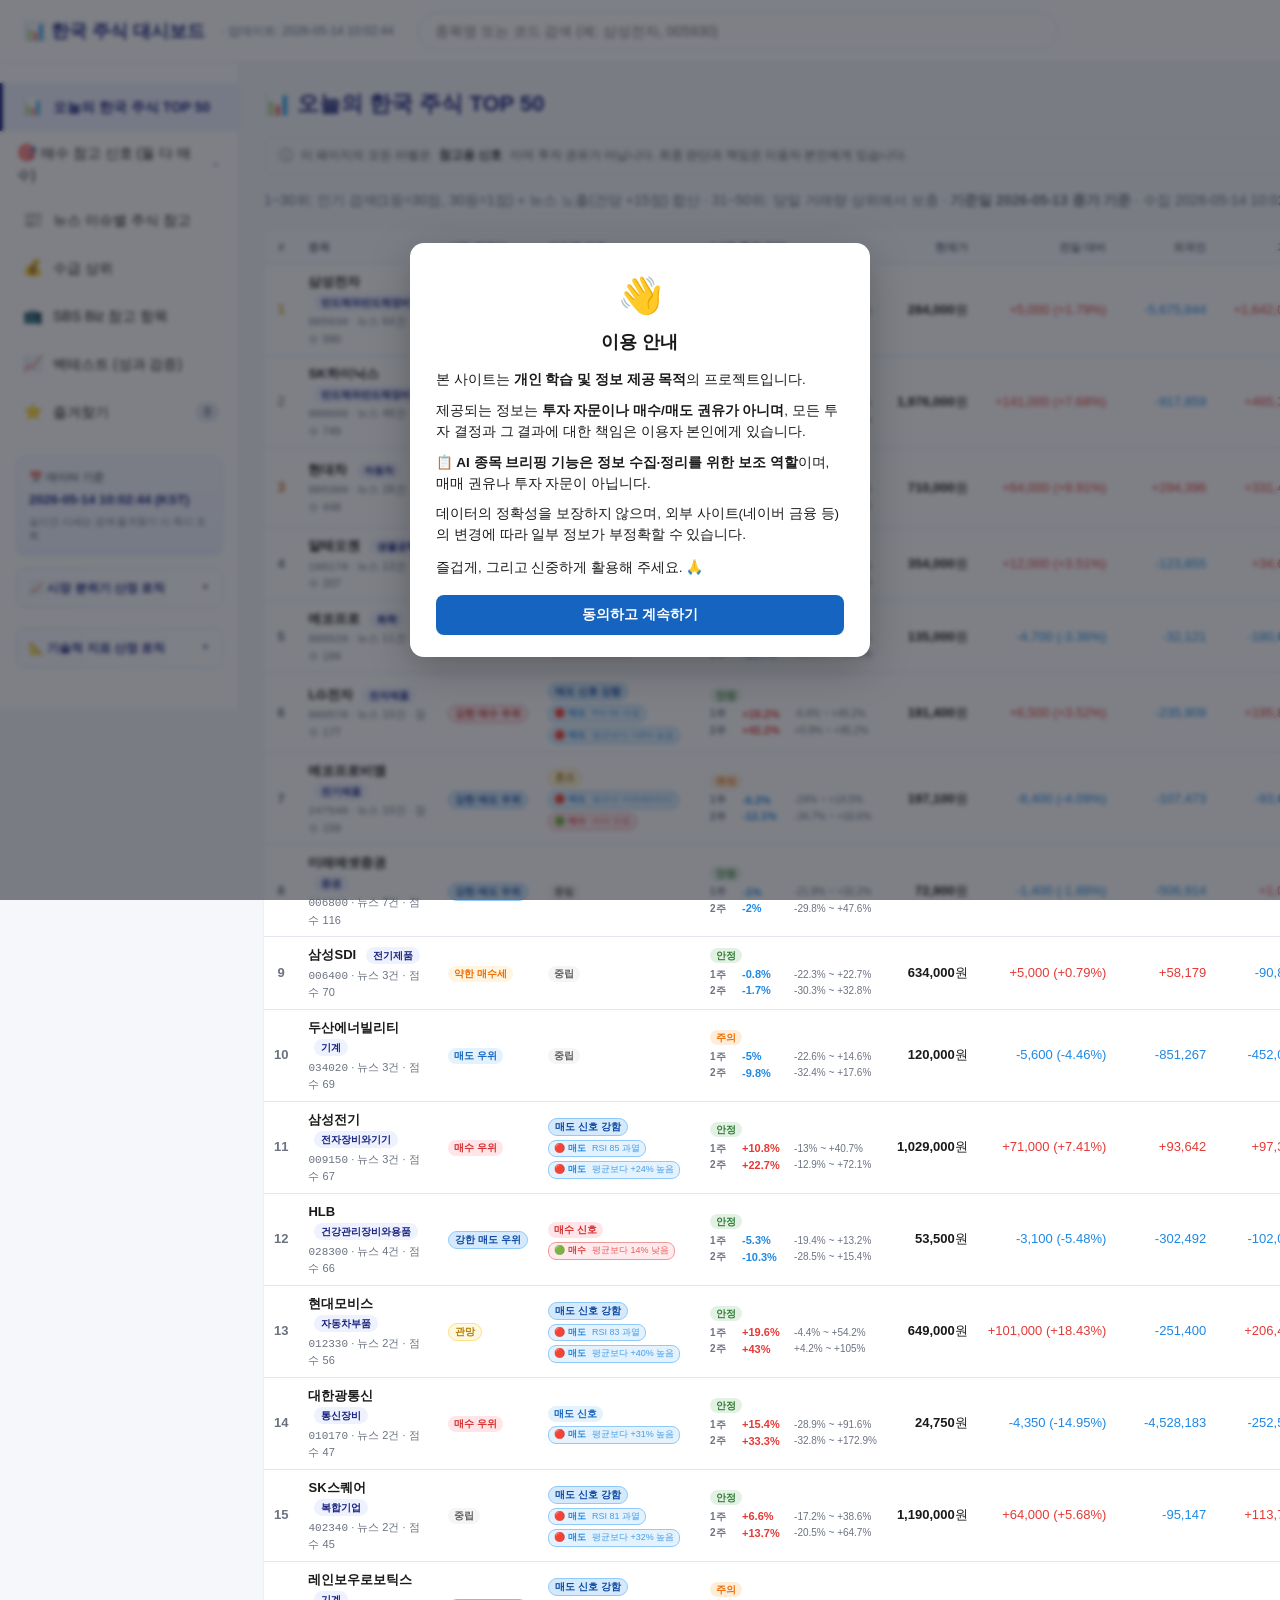
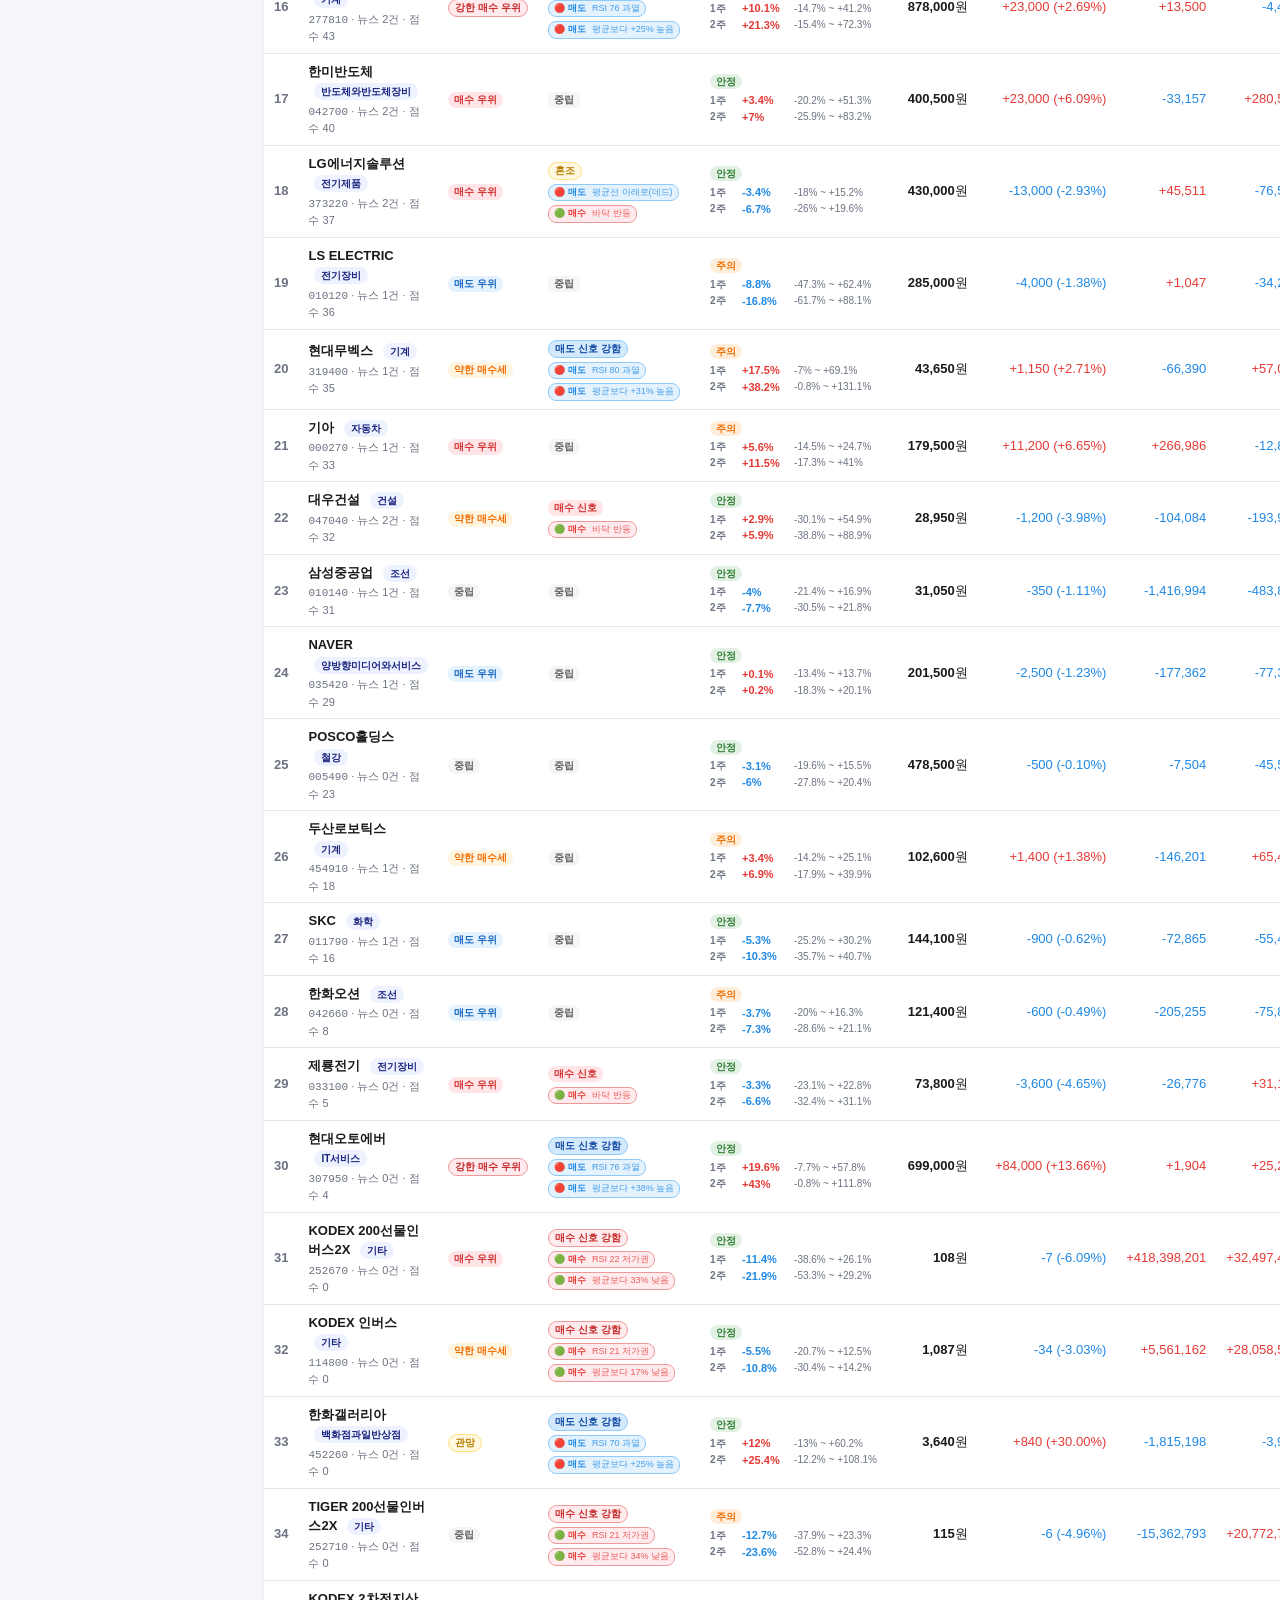
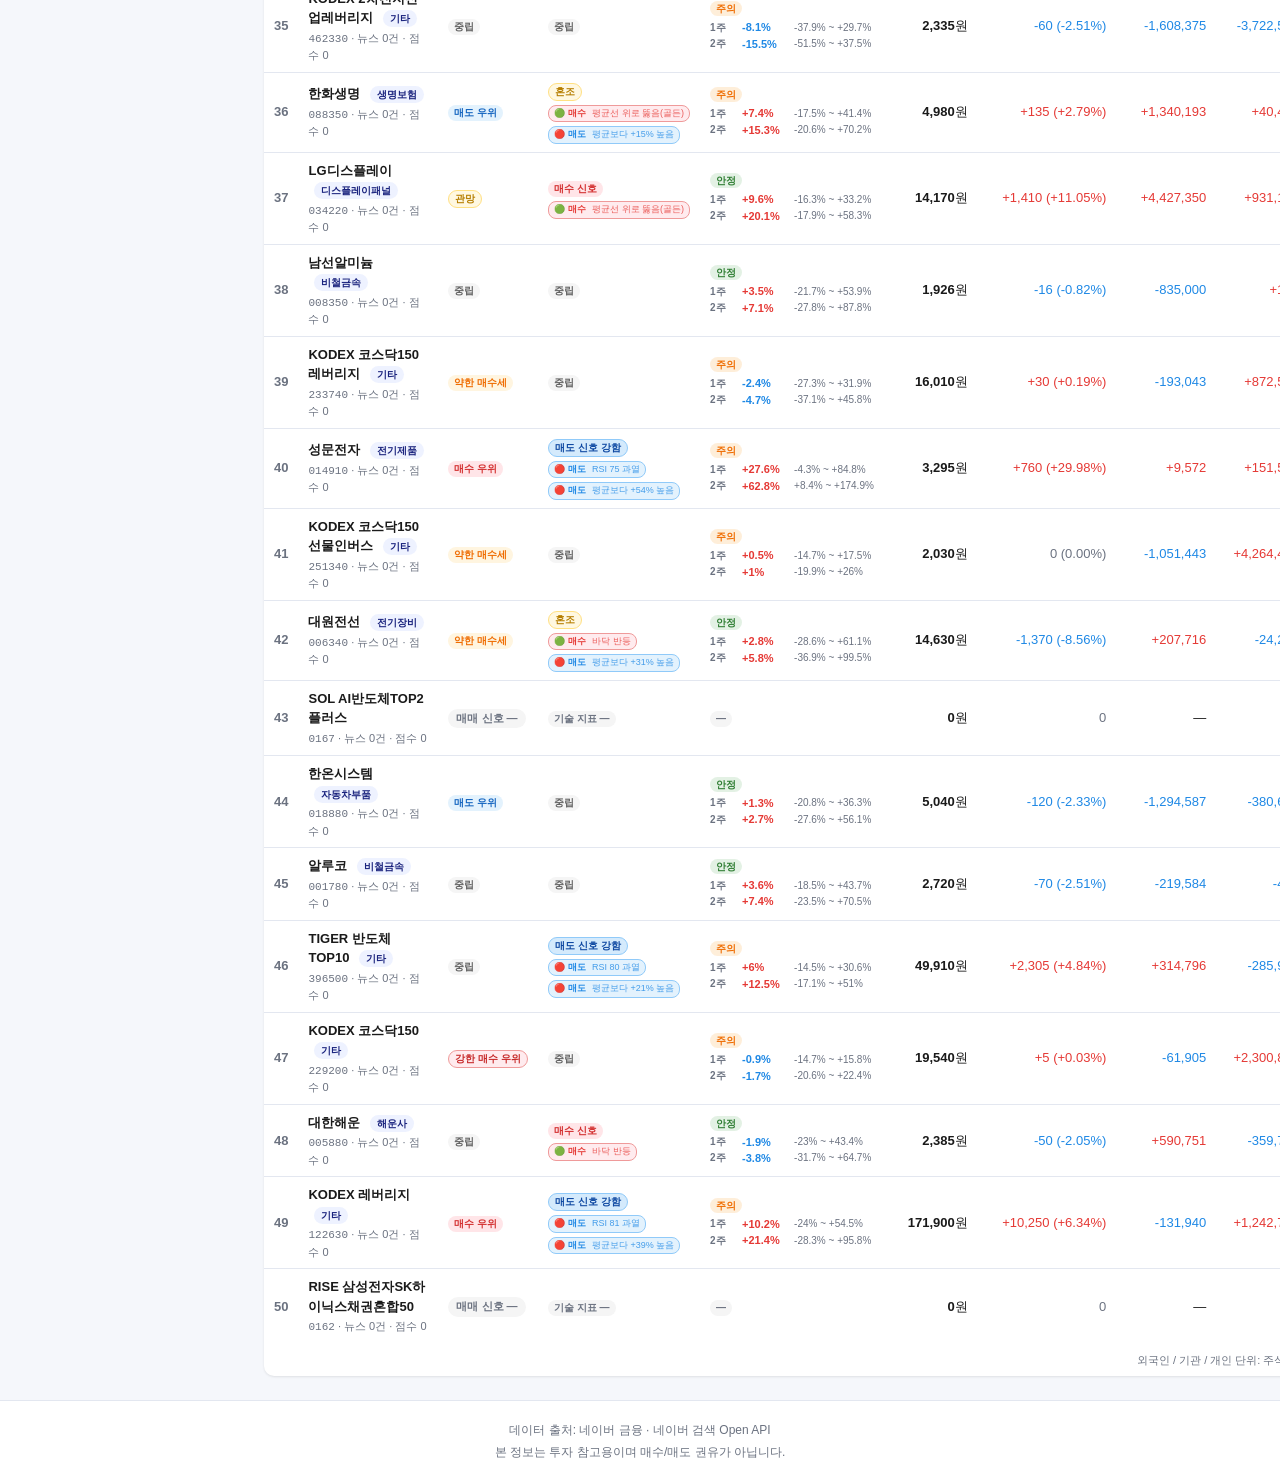
==== commit bd110ed9: "feat: AI를 매매 판단 → 정보 비서로 방향 전환 (📋 AI 종목 브리핑) 📝 README 영향: 있음    - SCORING.md §AI 분석 모델 → §AI 종목 브리핑 " ====
--- a/public/index.html
+++ b/public/index.html
@@ -50,27 +50,63 @@
                 <div class="sl-body">
                     <div class="sl-section">
                         <div class="sl-section-title">🟢 가산 (매수 우위)</div>
-                        <ul>
-                            <li><span class="sl-item">외인+기관 동반 매수일</span><span class="sl-score plus">+3/일</span></li>
-                            <li><span class="sl-item">외국인 매수일</span><span class="sl-score plus">+2/일</span></li>
-                            <li><span class="sl-item">기관 매수일</span><span class="sl-score plus">+1.5/일</span></li>
-                            <li><span class="sl-item">뉴스 호재 압도적 (≥10)</span><span class="sl-score plus">+10</span></li>
-                            <li><span class="sl-item">뉴스 호재 우세 (5~9)</span><span class="sl-score plus">+6</span></li>
-                            <li><span class="sl-item">5일 +10% 이상 상승</span><span class="sl-score plus">+3</span></li>
-                            <li><span class="sl-item">5일 +5~10% 상승</span><span class="sl-score plus">+2</span></li>
-                        </ul>
+                        <div class="sl-group">
+                            <div class="sl-group-title">📊 일별 수급 (5일 합산)</div>
+                            <ul>
+                                <li><span class="sl-item">외인+기관 동반 매수일</span><span class="sl-score plus">+3/일</span></li>
+                                <li><span class="sl-item">외국인 매수일</span><span class="sl-score plus">+2/일</span></li>
+                                <li><span class="sl-item">기관 매수일</span><span class="sl-score plus">+1.5/일</span></li>
+                            </ul>
+                        </div>
+                        <div class="sl-group">
+                            <div class="sl-group-title">📈 5일 가격 추세</div>
+                            <ul>
+                                <li><span class="sl-tier strong">강</span><span class="sl-item">5일 +10% 이상 상승</span><span class="sl-score plus">+3</span></li>
+                                <li><span class="sl-tier mid">중</span><span class="sl-item">5일 +5~10% 상승</span><span class="sl-score plus">+2</span></li>
+                            </ul>
+                        </div>
+                        <div class="sl-group">
+                            <div class="sl-group-title">📰 뉴스 호재 net (호재 - 악재)</div>
+                            <ul>
+                                <li><span class="sl-tier strong">강</span><span class="sl-item">net ≥ 10 (압도적)</span><span class="sl-score plus">+10</span></li>
+                                <li><span class="sl-tier strong">강</span><span class="sl-item">net 5~9 (우세)</span><span class="sl-score plus">+6</span></li>
+                                <li><span class="sl-tier mid">중</span><span class="sl-item">net 3~4</span><span class="sl-score plus">+3</span></li>
+                                <li><span class="sl-tier weak">약</span><span class="sl-item">net 1~2</span><span class="sl-score plus">+1</span></li>
+                            </ul>
+                        </div>
                     </div>
                     <div class="sl-section">
                         <div class="sl-section-title">🔴 감산 (매도 우위)</div>
-                        <ul>
-                            <li><span class="sl-item">외인+기관 동반 매도일</span><span class="sl-score minus">-3/일</span></li>
-                            <li><span class="sl-item">외국인 매도일</span><span class="sl-score minus">-1/일</span></li>
-                            <li><span class="sl-item">뉴스 악재 압도적 (≥10)</span><span class="sl-score minus">-10</span></li>
-                            <li><span class="sl-item">뉴스 악재 우세 (5~9)</span><span class="sl-score minus">-6</span></li>
-                            <li><span class="sl-item">5일 -10% 이상 하락</span><span class="sl-score minus">-3</span></li>
-                            <li><span class="sl-item">당일 +7% 급등 (과열)</span><span class="sl-score minus">-2</span></li>
-                            <li><span class="sl-item">당일 -7% 급락</span><span class="sl-score minus">-1</span></li>
-                        </ul>
+                        <div class="sl-group">
+                            <div class="sl-group-title">📊 일별 수급 (5일 합산)</div>
+                            <ul>
+                                <li><span class="sl-item">외인+기관 동반 매도일</span><span class="sl-score minus">-3/일</span></li>
+                                <li><span class="sl-item">외국인 매도일</span><span class="sl-score minus">-1/일</span></li>
+                            </ul>
+                        </div>
+                        <div class="sl-group">
+                            <div class="sl-group-title">📉 5일 가격 추세</div>
+                            <ul>
+                                <li><span class="sl-tier strong">강</span><span class="sl-item">5일 -10% 이상 하락</span><span class="sl-score minus">-3</span></li>
+                                <li><span class="sl-tier mid">중</span><span class="sl-item">5일 -5~-10% 하락</span><span class="sl-score minus">-2</span></li>
+                            </ul>
+                        </div>
+                        <div class="sl-group">
+                            <div class="sl-group-title">⚡ 당일 모멘텀 페널티</div>
+                            <ul>
+                                <li><span class="sl-tier strong">강</span><span class="sl-item">당일 +7% 이상 급등 (과열)</span><span class="sl-score minus">-2</span></li>
+                                <li><span class="sl-tier mid">중</span><span class="sl-item">당일 -7% 이상 급락</span><span class="sl-score minus">-1</span></li>
+                            </ul>
+                        </div>
+                        <div class="sl-group">
+                            <div class="sl-group-title">📰 뉴스 악재 net (악재 - 호재)</div>
+                            <ul>
+                                <li><span class="sl-tier strong">강</span><span class="sl-item">net ≤ -10 (압도적)</span><span class="sl-score minus">-10</span></li>
+                                <li><span class="sl-tier strong">강</span><span class="sl-item">net -5~-9 (우세)</span><span class="sl-score minus">-6</span></li>
+                                <li><span class="sl-tier mid">중</span><span class="sl-item">net -3~-4</span><span class="sl-score minus">-3</span></li>
+                                <li><span class="sl-tier weak">약</span><span class="sl-item">net -1~-2</span><span class="sl-score minus">-1</span></li>
+                            </ul>
+                        </div>
                     </div>
                     <div class="sl-section">
                         <div class="sl-section-title">🏷️ 점수 → 라벨</div>
@@ -142,6 +178,7 @@
             <div class="modal-body">
                 <p>본 사이트는 <strong>개인 학습 및 정보 제공 목적</strong>의 프로젝트입니다.</p>
                 <p>제공되는 정보는 <strong>투자 자문이나 매수/매도 권유가 아니며</strong>, 모든 투자 결정과 그 결과에 대한 책임은 이용자 본인에게 있습니다.</p>
+                <p><strong>📋 AI 종목 브리핑 기능은 정보 수집·정리를 위한 보조 역할</strong>이며, 매매 권유나 투자 자문이 아닙니다.</p>
                 <p>데이터의 정확성을 보장하지 않으며, 외부 사이트(네이버 금융 등)의 변경에 따라 일부 정보가 부정확할 수 있습니다.</p>
                 <p class="modal-warm">즐겁게, 그리고 신중하게 활용해 주세요. 🙏</p>
             </div>
--- a/public/css/style.css
+++ b/public/css/style.css
@@ -237,6 +237,32 @@
 .sl-score.plus { color: var(--color-up); }
 .sl-score.minus { color: var(--color-down); }
 
+/* 강/중/약 강도 그룹핑 — 시장 분위기 산정 details */
+.sl-group {
+    margin: 6px 0 8px;
+    padding: 6px 8px;
+    background: rgba(0,0,0,0.025);
+    border-radius: 6px;
+}
+.sl-group-title {
+    font-size: 10px;
+    font-weight: 700;
+    color: var(--color-muted);
+    margin: 0 0 4px;
+    letter-spacing: 0.2px;
+}
+.sl-tier {
+    display: inline-flex; align-items: center; justify-content: center;
+    width: 16px; height: 16px;
+    border-radius: 4px;
+    font-size: 9px; font-weight: 700;
+    flex-shrink: 0;
+    margin-right: 4px;
+}
+.sl-tier.strong { background: rgba(229,57,53,0.18); color: #c62828; }
+.sl-tier.mid { background: rgba(251,140,0,0.18); color: #e65100; }
+.sl-tier.weak { background: rgba(120,120,120,0.18); color: #555; }
+
 .sl-labels li {
     padding: 4px 0;
     gap: 6px;
@@ -266,6 +292,23 @@
     margin: 0 0 16px;
     font-size: 22px;
     color: var(--color-primary);
+}
+.h2-sub {
+    display: inline-block;
+    font-size: 13px;
+    font-weight: 500;
+    color: var(--color-muted);
+    margin-left: 8px;
+}
+.h2-sub-fine {
+    font-size: 11px;
+    color: var(--color-muted);
+    opacity: 0.8;
+    white-space: nowrap;
+}
+@media (max-width: 720px) {
+    .h2-sub { display: block; margin-left: 0; margin-top: 4px; font-size: 12px; }
+    .h2-sub-fine { display: block; margin-top: 2px; }
 }
 .view .subtitle { color: var(--color-muted); margin-bottom: 20px; }
 .placeholder {
@@ -633,6 +676,32 @@
 .bt-flag-dup { background: rgba(120,120,120,0.18); color: #555; }
 .bt-flag-abnormal { background: rgba(229,57,53,0.15); color: #c62828; }
 .bt-row-dup { opacity: 0.65; }
+
+/* ============ 백테스트 탭 (signal / AI 적중률) ============ */
+.bt-tabs {
+    display: flex; gap: 4px; margin: 10px 0 16px;
+    border-bottom: 2px solid var(--color-border);
+}
+.bt-tab {
+    padding: 8px 14px;
+    font-size: 13px; font-weight: 600;
+    color: var(--color-muted);
+    text-decoration: none;
+    border-radius: 6px 6px 0 0;
+    border: 2px solid transparent;
+    border-bottom: none;
+    margin-bottom: -2px;
+    transition: background 0.15s, color 0.15s;
+}
+.bt-tab:hover {
+    background: #fafbff;
+    color: var(--color-text);
+}
+.bt-tab.active {
+    color: #1565c0;
+    border-color: var(--color-border);
+    background: #fff;
+}
 
 /* 시그널 근거 리스트 (매수 추천 카드 - 민감도 분석용) */
 .rec-sig-reasons {
@@ -1096,6 +1165,261 @@
     font-size: 11px;
     color: var(--color-muted);
     text-align: right;
+}
+.ai-cache-badge {
+    display: inline-block;
+    padding: 1px 6px;
+    border-radius: 8px;
+    font-size: 10px;
+    font-weight: 700;
+    background: rgba(33,150,243,0.15);
+    color: #1565c0;
+}
+
+/* ============ AI 종목 브리핑 (정보 비서) ============ */
+.ai-position-input {
+    background: #fafbff;
+    border: 1px solid var(--color-border);
+    border-radius: 6px;
+    padding: 10px 12px;
+    margin-bottom: 10px;
+    display: flex; flex-direction: column; gap: 6px;
+}
+.ai-position-input label {
+    font-size: 12px; color: var(--color-text);
+    display: inline-flex; align-items: center; gap: 6px;
+    margin-right: 12px;
+}
+.ai-position-input input {
+    width: 100px;
+    padding: 5px 8px;
+    border: 1px solid var(--color-border);
+    border-radius: 4px;
+    font-size: 13px;
+    text-align: right;
+    font-variant-numeric: tabular-nums;
+}
+.ai-position-input input:focus {
+    outline: 1px solid #1565c0;
+    border-color: #1565c0;
+}
+.ai-position-note {
+    font-size: 11px; color: var(--color-muted);
+    margin-top: 2px;
+}
+@media (min-width: 600px) {
+    .ai-position-input { flex-direction: row; align-items: center; flex-wrap: wrap; }
+    .ai-position-note { width: 100%; margin-top: 0; }
+}
+
+.ai-briefing {
+    display: flex; flex-direction: column; gap: 10px;
+}
+.ai-briefing-banner {
+    background: rgba(255,193,7,0.12);
+    border: 1px solid rgba(255,193,7,0.3);
+    border-radius: 6px;
+    padding: 8px 12px;
+    font-size: 12px;
+    color: #6d4c00;
+    font-weight: 600;
+}
+
+.ai-section {
+    background: #fff;
+    border: 1px solid var(--color-border);
+    border-radius: 6px;
+    padding: 10px 14px;
+}
+.ai-section-headline { background: #fafbff; }
+.ai-section-position { background: rgba(33,150,243,0.06); border-color: rgba(33,150,243,0.25); }
+.ai-section-factors { background: rgba(76,175,80,0.06); border-color: rgba(76,175,80,0.25); }
+
+.ai-section .ai-section-title,
+.ai-section > summary.ai-section-title {
+    font-size: 13px; font-weight: 700;
+    color: var(--color-text);
+    margin: 0 0 6px;
+    cursor: pointer; list-style: none;
+}
+.ai-section > summary.ai-section-title::-webkit-details-marker { display: none; }
+.ai-section > summary.ai-section-title::before {
+    content: "▸ "; font-size: 11px; color: var(--color-muted);
+}
+.ai-section[open] > summary.ai-section-title::before { content: "▾ "; }
+
+.ai-headline {
+    font-size: 14px; font-weight: 600;
+    color: var(--color-text);
+    margin-bottom: 6px;
+    line-height: 1.4;
+}
+.ai-keypoints {
+    list-style: none; padding: 0; margin: 0;
+    font-size: 12.5px; color: var(--color-text);
+    display: flex; flex-direction: column; gap: 3px;
+}
+.ai-keypoints li { padding-left: 12px; position: relative; line-height: 1.4; }
+.ai-keypoints li:before { content: "•"; position: absolute; left: 0; color: var(--color-muted); }
+
+.ai-up-line { font-size: 12px; color: var(--color-text); padding: 2px 0; }
+.ai-up-pnl {
+    font-size: 16px; font-weight: 700;
+    padding: 6px 0; margin: 4px 0;
+    font-variant-numeric: tabular-nums;
+}
+.ai-up-pnl.up { color: var(--color-up); }
+.ai-up-pnl.down { color: var(--color-down); }
+.ai-up-pnl.flat { color: var(--color-muted); }
+.ai-up-notes {
+    list-style: none; padding: 0; margin: 4px 0 0;
+    font-size: 12px; color: var(--color-text);
+}
+.ai-up-notes li { padding-left: 12px; position: relative; line-height: 1.4; }
+.ai-up-notes li:before { content: "•"; position: absolute; left: 0; color: var(--color-muted); }
+.ai-up-disclaimer {
+    margin-top: 6px;
+    font-size: 11px; color: var(--color-muted);
+    font-style: italic;
+}
+
+.ai-news-group { margin-top: 6px; }
+.ai-news-group-title {
+    font-size: 12px; font-weight: 700;
+    color: var(--color-text); margin-bottom: 3px;
+}
+.ai-news-list {
+    list-style: none; padding: 0; margin: 0;
+    font-size: 12px;
+    display: flex; flex-direction: column; gap: 4px;
+}
+.ai-news-list li {
+    padding: 4px 6px;
+    background: #fafbff;
+    border-radius: 4px;
+    line-height: 1.4;
+}
+.ai-news-summary { color: var(--color-muted); font-size: 11px; }
+
+.ai-snapshot-grid {
+    display: grid;
+    grid-template-columns: repeat(2, 1fr);
+    gap: 4px 12px;
+    font-size: 12.5px;
+}
+.ai-snapshot-grid .muted { color: var(--color-muted); font-size: 11px; margin-right: 4px; }
+.ai-snapshot-note {
+    margin-top: 6px;
+    font-size: 11.5px; color: var(--color-muted);
+    line-height: 1.4;
+}
+.ai-snapshot-events {
+    list-style: none; padding: 0; margin: 6px 0 0;
+    font-size: 12px;
+}
+.ai-snapshot-events li { padding-left: 12px; position: relative; }
+.ai-snapshot-events li:before { content: "•"; position: absolute; left: 0; color: var(--color-muted); }
+
+.ai-factors-list {
+    list-style: none; padding: 0; margin: 0;
+    font-size: 12.5px; color: var(--color-text);
+    display: flex; flex-direction: column; gap: 4px;
+}
+.ai-factors-list li {
+    padding-left: 14px; position: relative; line-height: 1.45;
+}
+.ai-factors-list li:before { content: "✓"; position: absolute; left: 0; color: #2e7d32; font-weight: 700; }
+.ai-factors-foot {
+    margin-top: 10px;
+    padding: 8px 10px;
+    background: #fff;
+    border-left: 3px solid #2e7d32;
+    font-size: 12px; color: var(--color-text);
+    font-weight: 600;
+}
+
+/* ============ AI 분석 분포 카드 (사용자 컨텍스트) ============ */
+.ai-stats-card {
+    padding: 14px 18px;
+    margin-top: 10px;
+}
+.ai-stats-title {
+    font-size: 14px; font-weight: 700;
+    margin: 0 0 2px;
+    color: var(--color-text);
+}
+.ai-stats-count {
+    font-size: 12px; font-weight: 400;
+    color: var(--color-muted);
+}
+.ai-stats-sub {
+    font-size: 11px; color: var(--color-muted);
+    margin-bottom: 12px;
+}
+.ai-stats-empty {
+    padding: 14px; text-align: center;
+    color: var(--color-muted); font-size: 12px;
+    background: #fafbff; border-radius: 6px; line-height: 1.5;
+}
+.ai-stats-bars {
+    display: flex; flex-direction: column;
+    gap: 6px; margin-bottom: 10px;
+}
+.ai-stat-row {
+    display: grid;
+    grid-template-columns: 110px 1fr 110px;
+    align-items: center; gap: 8px;
+    font-size: 12px;
+}
+.ai-stat-label { color: var(--color-text); }
+.ai-stat-bar-wrap {
+    background: #f0f1f5; height: 14px;
+    border-radius: 4px; overflow: hidden;
+}
+.ai-stat-bar {
+    display: block; height: 100%;
+    transition: width 0.3s ease-out;
+}
+.ai-bar-up   { background: rgba(229,57,53,0.7); }
+.ai-bar-down { background: rgba(30,136,229,0.7); }
+.ai-bar-flat { background: rgba(120,120,120,0.5); }
+.ai-stat-val {
+    text-align: right;
+    font-variant-numeric: tabular-nums;
+    font-size: 11px;
+    color: var(--color-text);
+}
+.ai-stat-val small {
+    color: var(--color-muted);
+    font-size: 10px;
+}
+.ai-stats-conf {
+    font-size: 12px; color: var(--color-muted);
+    padding: 8px 0 4px;
+    border-top: 1px dashed var(--color-border);
+}
+.ai-stats-divider {
+    border-top: 1px dashed var(--color-border);
+    margin: 10px 0 6px;
+}
+.ai-stats-section-title {
+    font-size: 12px; font-weight: 700;
+    color: var(--color-text);
+    margin: 4px 0 6px;
+}
+.ai-acc-row {
+    display: flex; justify-content: space-between;
+    font-size: 12px; padding: 3px 0;
+}
+.ai-acc-row .up   { color: var(--color-up); font-weight: 600; }
+.ai-acc-row .down { color: var(--color-down); font-weight: 600; }
+.ai-acc-row .flat { color: var(--color-muted); }
+.ai-acc-pending { opacity: 0.6; }
+.ai-stats-note {
+    margin-top: 12px; padding: 10px 12px;
+    background: #fafbff; border-radius: 6px;
+    font-size: 11.5px; color: var(--color-muted);
+    line-height: 1.5;
 }
 
 /* 뉴스 종목 카드 - 시그널 행 */
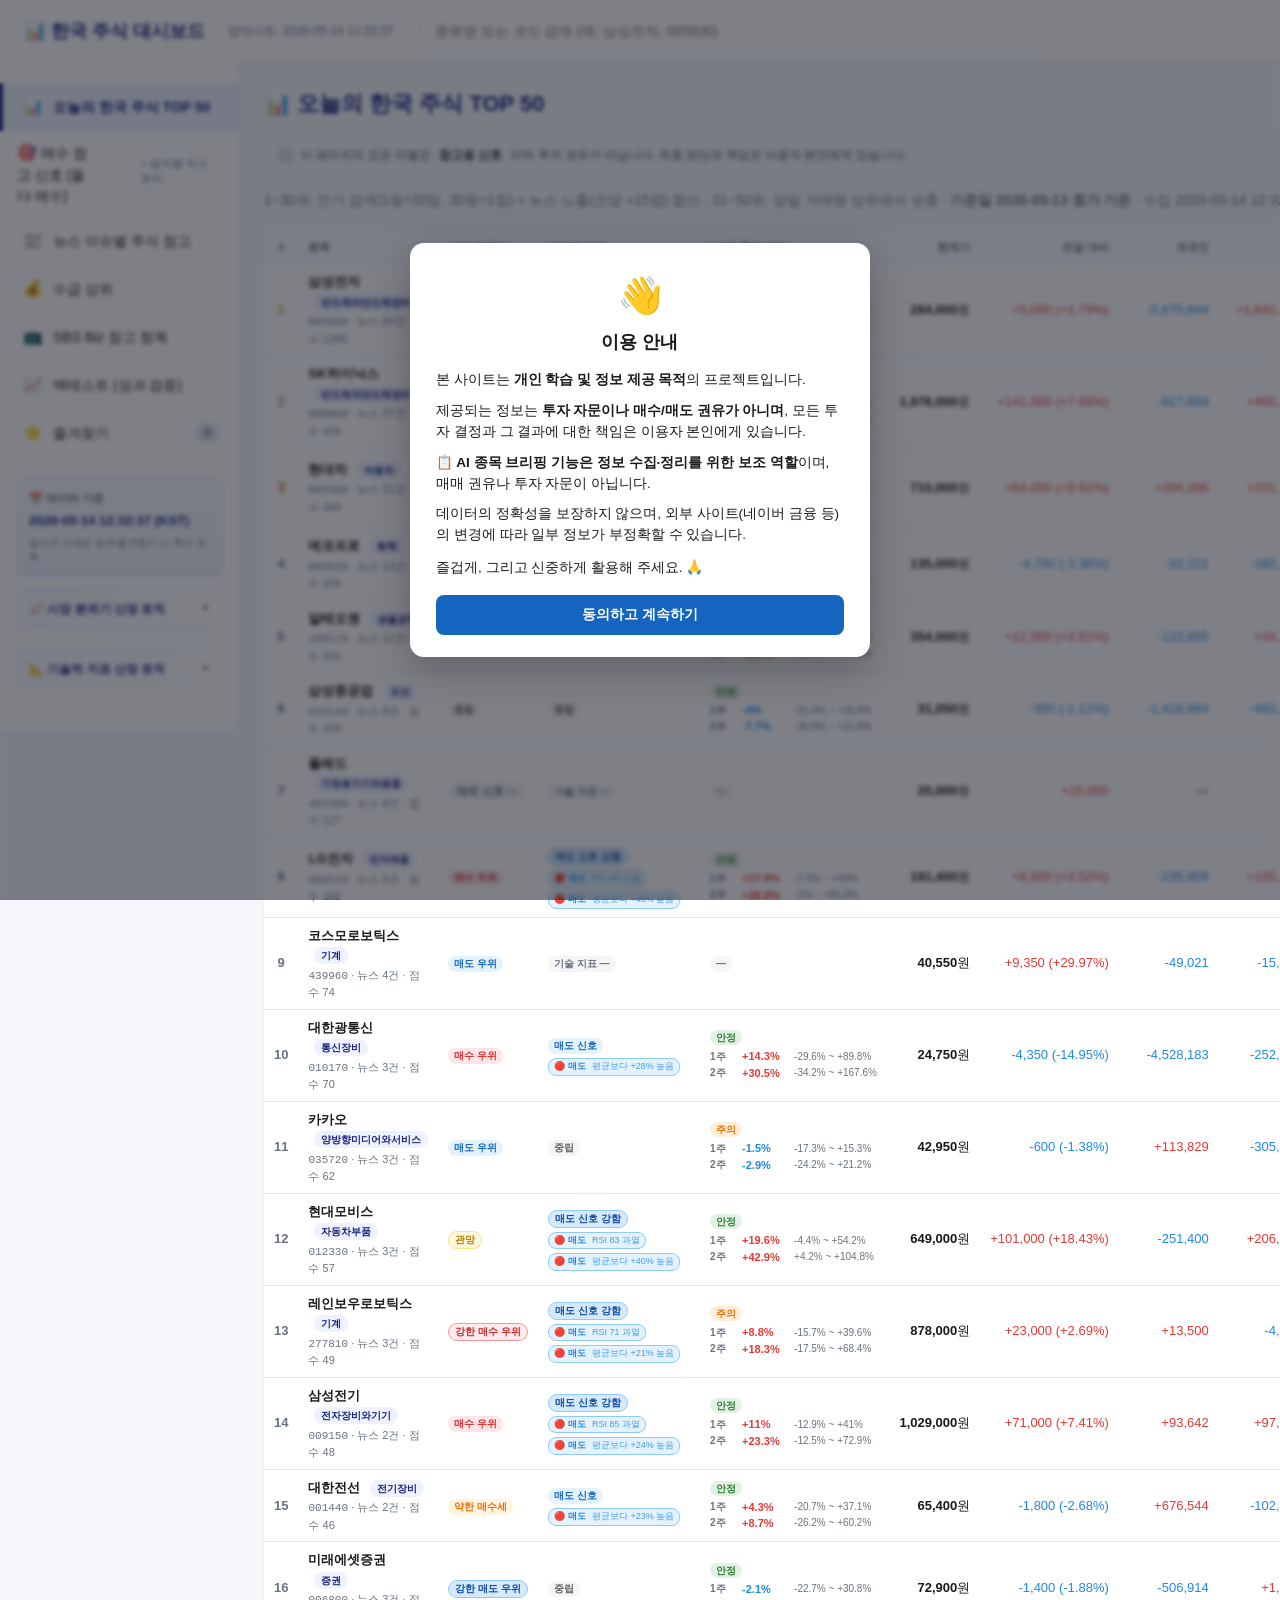
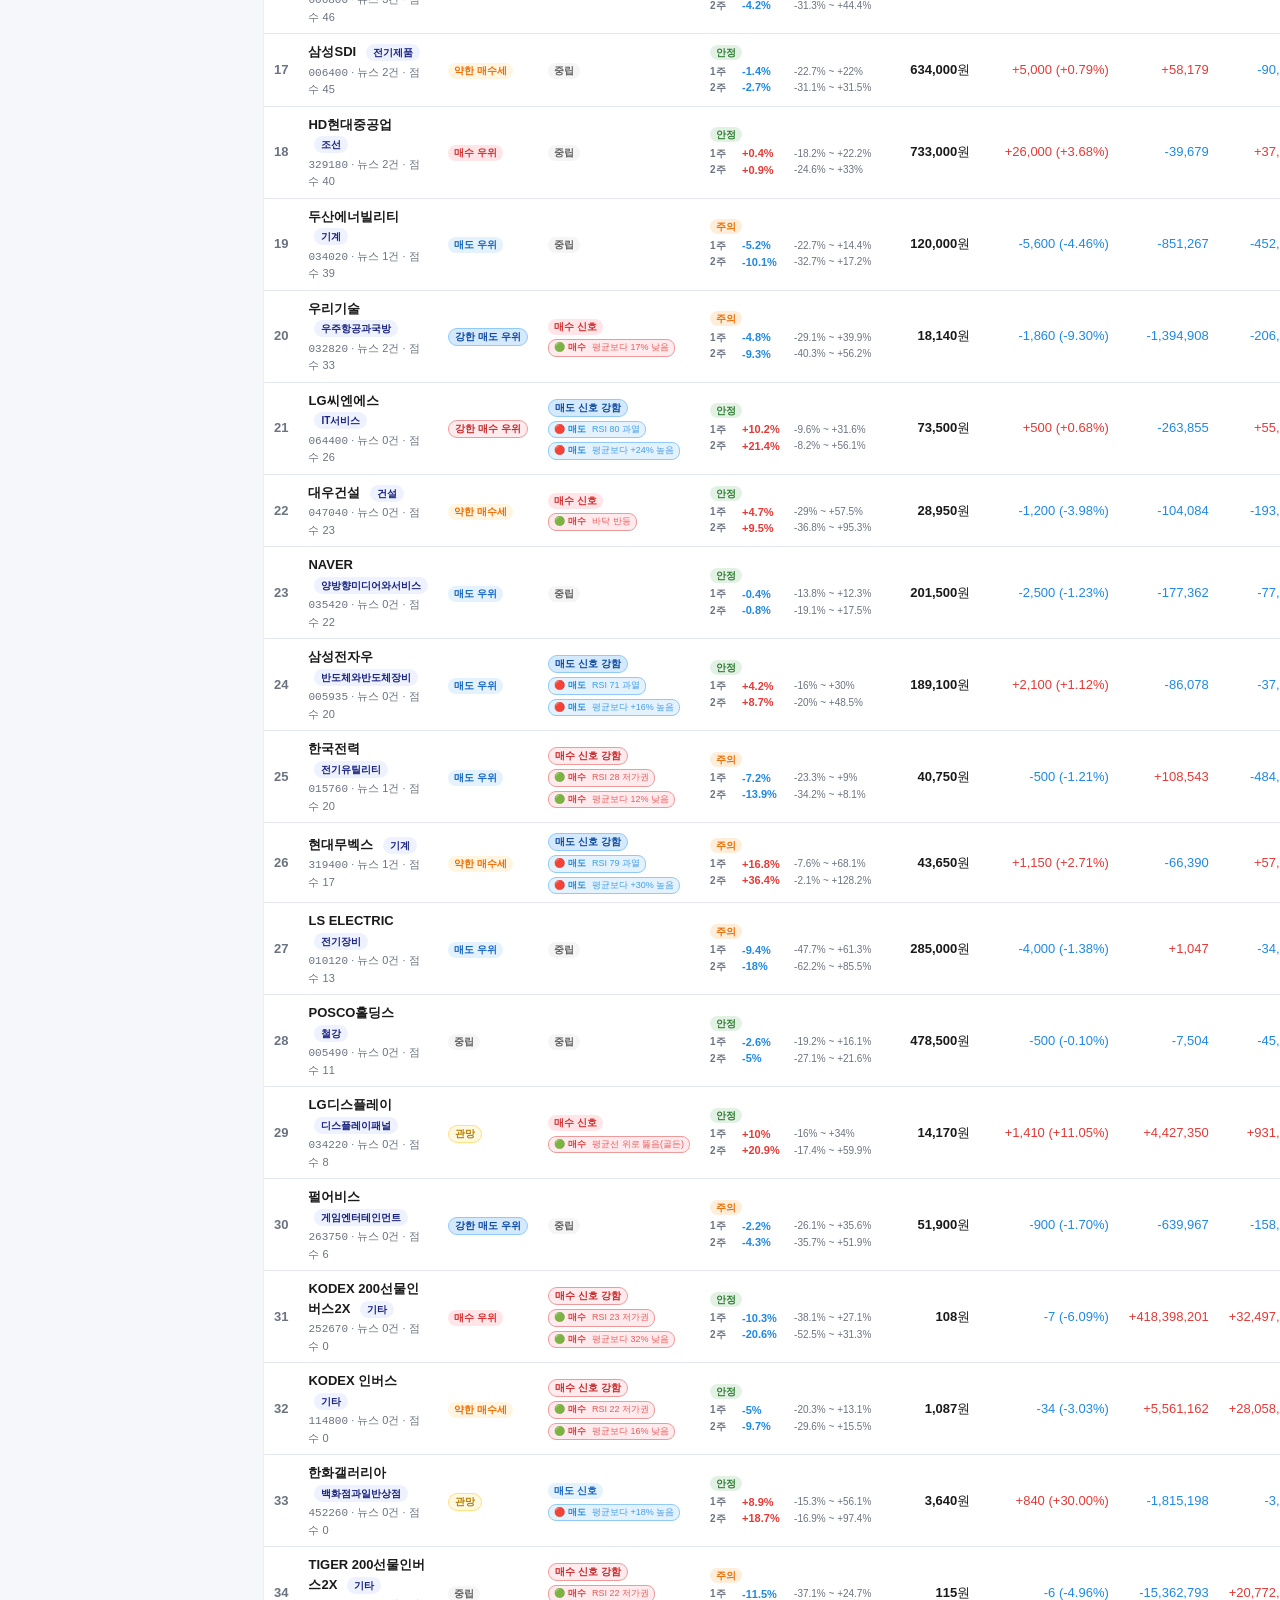
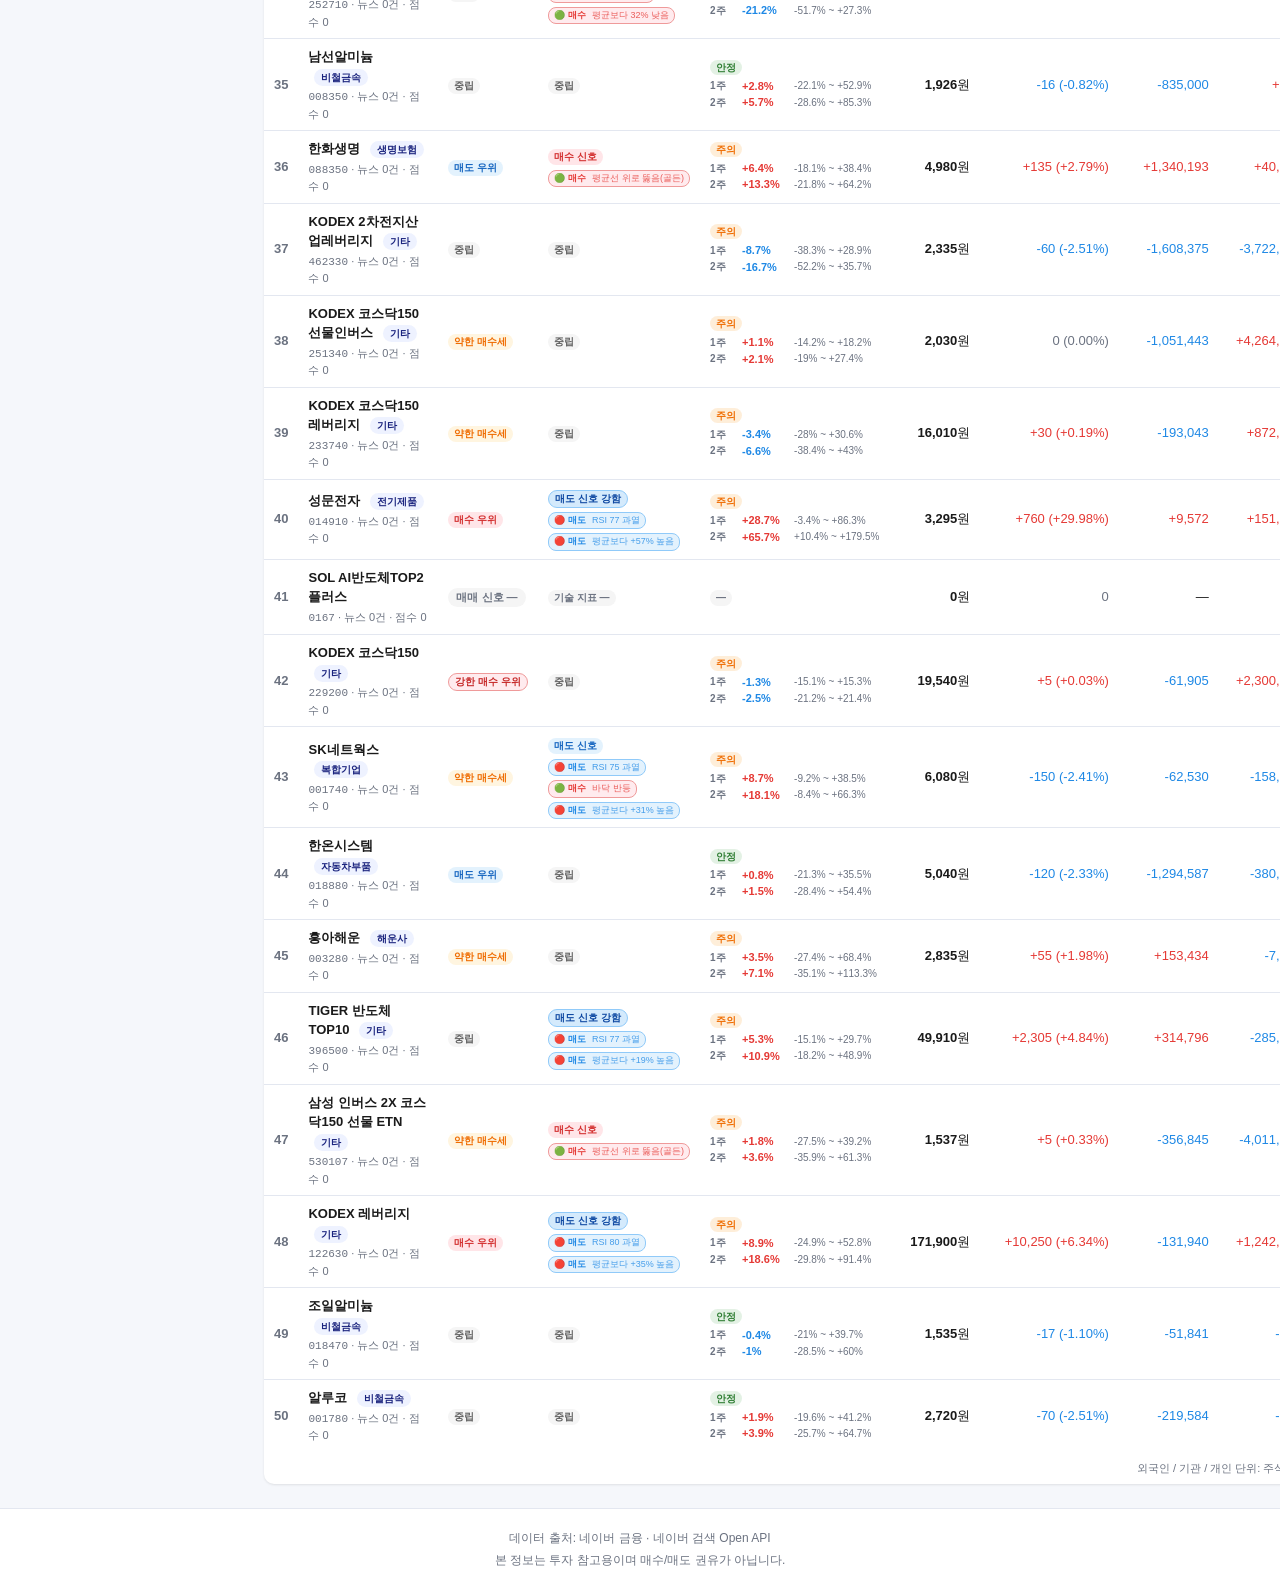
==== commit f579e086: "style(sidebar): 매수 참고 신호 여닫이 버튼을 메뉴 아래로 이동 이전: 메뉴 라인 우측에 ▾ 단일 글자 버튼 (모바일 좁아 보임) 이후: 메뉴 텍스트 아래에 점선 박스" ====
--- a/public/index.html
+++ b/public/index.html
@@ -29,8 +29,8 @@
                 <li class="has-sub" data-view="recommend">
                     <div class="menu-row">
                         <span class="menu-main"><span class="icon">🎯</span> 매수 참고 신호 (둘 다 매수)</span>
-                        <button type="button" class="menu-toggle" aria-expanded="false" aria-label="과거 신호 펼치기" onclick="event.stopPropagation(); toggleRecommendHistory(this)">▾</button>
-                    </div>
+                    </div>
+                    <button type="button" class="menu-toggle" aria-expanded="false" aria-label="과거 신호 펼치기" onclick="event.stopPropagation(); toggleRecommendHistory(this)">▾ 일자별 히스토리</button>
                     <ul class="submenu" id="recommend-history-list" hidden></ul>
                 </li>
                 <li data-view="news"><span class="icon">📰</span> 뉴스 이슈별 주식 참고</li>
--- a/public/css/style.css
+++ b/public/css/style.css
@@ -547,21 +547,27 @@
 /* ============ 사이드바 하위 메뉴 (매수 추천 일별) ============ */
 .sidebar-menu .has-sub { padding: 0; }
 .sidebar-menu .has-sub .menu-row {
-    display: flex; align-items: center; justify-content: space-between;
     padding: 10px 14px; cursor: pointer;
 }
 .sidebar-menu .has-sub .menu-toggle {
-    background: transparent; border: none; color: var(--color-muted);
-    font-size: 11px; padding: 2px 6px; cursor: pointer; border-radius: 4px;
-}
-.sidebar-menu .has-sub .menu-toggle:hover { background: rgba(0,0,0,0.05); }
+    display: block; width: calc(100% - 28px);
+    margin: 0 14px 6px 14px;
+    background: transparent; border: 1px dashed var(--color-border);
+    color: var(--color-muted);
+    font-size: 11px; padding: 4px 8px; cursor: pointer; border-radius: 4px;
+    text-align: left;
+}
+.sidebar-menu .has-sub .menu-toggle:hover {
+    background: rgba(0,0,0,0.05);
+    color: var(--color-text);
+}
 .sidebar-menu .submenu {
     list-style: none; margin: 0; padding: 0 0 6px 0;
     background: rgba(0,0,0,0.03); border-top: 1px solid var(--color-border);
 }
 .sidebar-menu .submenu li {
     padding: 6px 14px 6px 32px; font-size: 12px;
-    display: flex; justify-content: space-between; align-items: center;
+    display: flex; flex-direction: column; align-items: flex-start; gap: 2px;
     cursor: pointer; color: var(--color-text);
 }
 .sidebar-menu .submenu li:hover { background: rgba(0,0,0,0.05); }
@@ -1215,6 +1221,97 @@
 .ai-briefing {
     display: flex; flex-direction: column; gap: 10px;
 }
+
+/* ============ AI 종합 평가 박스 (C안 — 단기 1-2주 평가) ============ */
+.ai-overall-card {
+    padding: 16px 18px;
+    border-radius: 10px;
+    border: 2px solid;
+    margin-bottom: 4px;
+}
+.ai-overall-card.verdict-buy-strong   { background: rgba(229,57,53,0.10); border-color: #c62828; }
+.ai-overall-card.verdict-buy          { background: rgba(229,57,53,0.06); border-color: #e53935; }
+.ai-overall-card.verdict-neutral      { background: rgba(120,120,120,0.06); border-color: #999; }
+.ai-overall-card.verdict-caution      { background: rgba(251,140,0,0.10); border-color: #fb8c00; }
+.ai-overall-card.verdict-sell         { background: rgba(30,136,229,0.06); border-color: #1e88e5; }
+.ai-overall-card.verdict-sell-strong  { background: rgba(30,136,229,0.10); border-color: #1565c0; }
+
+.ai-overall-horizon {
+    font-size: 12px; color: var(--color-muted);
+    font-weight: 600;
+    margin-bottom: 4px;
+}
+.ai-overall-label {
+    font-size: 22px; font-weight: 800;
+    margin-bottom: 8px;
+    line-height: 1.2;
+}
+.ai-overall-card.verdict-buy-strong .ai-overall-label,
+.ai-overall-card.verdict-buy .ai-overall-label { color: #c62828; }
+.ai-overall-card.verdict-sell-strong .ai-overall-label,
+.ai-overall-card.verdict-sell .ai-overall-label { color: #1565c0; }
+.ai-overall-card.verdict-caution .ai-overall-label { color: #ef6c00; }
+.ai-overall-card.verdict-neutral .ai-overall-label { color: #555; }
+
+.ai-overall-summary {
+    font-size: 13px;
+    line-height: 1.5;
+    color: var(--color-text);
+    padding: 8px 10px;
+    background: rgba(255,255,255,0.6);
+    border-radius: 6px;
+    margin-bottom: 10px;
+}
+
+/* 정렬/충돌 신호 분리 표시 */
+.ai-overall-signals {
+    display: flex;
+    flex-direction: column;
+    gap: 8px;
+    margin-bottom: 10px;
+}
+.ai-overall-signal-row {
+    padding: 8px 10px;
+    background: rgba(255,255,255,0.65);
+    border-radius: 6px;
+    border-left: 3px solid;
+}
+.ai-overall-signal-row ul {
+    list-style: none;
+    padding: 0;
+    margin: 4px 0 0;
+    font-size: 12px;
+    color: var(--color-text);
+    line-height: 1.45;
+}
+.ai-overall-signal-row li {
+    padding: 2px 0 2px 12px;
+    position: relative;
+}
+.ai-overall-signal-row li::before {
+    content: "·";
+    position: absolute;
+    left: 0;
+    color: var(--color-muted);
+}
+.ai-overall-signal-label {
+    display: inline-block;
+    font-size: 11px;
+    font-weight: 700;
+    padding: 1px 0;
+}
+.ai-overall-signal-label.aligned { color: #2e7d32; }
+.ai-overall-signal-label.conflicting { color: #ef6c00; }
+.ai-overall-signal-row:has(.aligned) { border-left-color: #2e7d32; }
+.ai-overall-signal-row:has(.conflicting) { border-left-color: #ef6c00; }
+.ai-overall-disclaimer {
+    font-size: 11px;
+    color: var(--color-muted);
+    line-height: 1.4;
+    padding-top: 8px;
+    border-top: 1px dashed rgba(0,0,0,0.15);
+}
+.ai-overall-disclaimer strong { color: #c62828; }
 .ai-briefing-banner {
     background: rgba(255,193,7,0.12);
     border: 1px solid rgba(255,193,7,0.3);
@@ -1393,6 +1490,26 @@
     color: var(--color-muted);
     font-size: 10px;
 }
+.ai-stats-details {
+    margin-top: 6px;
+    padding: 6px 0;
+    border-top: 1px dashed var(--color-border);
+}
+.ai-stats-details > summary {
+    cursor: pointer;
+    font-size: 12px;
+    color: var(--color-muted);
+    padding: 4px 0;
+    user-select: none;
+}
+.ai-stats-level-table {
+    margin-top: 6px;
+    font-size: 11px;
+}
+.ai-stats-level-table th, .ai-stats-level-table td {
+    padding: 4px 6px;
+}
+/* deprecated 옛 confidence 라인 — 호환성을 위해 유지 가능 */
 .ai-stats-conf {
     font-size: 12px; color: var(--color-muted);
     padding: 8px 0 4px;
